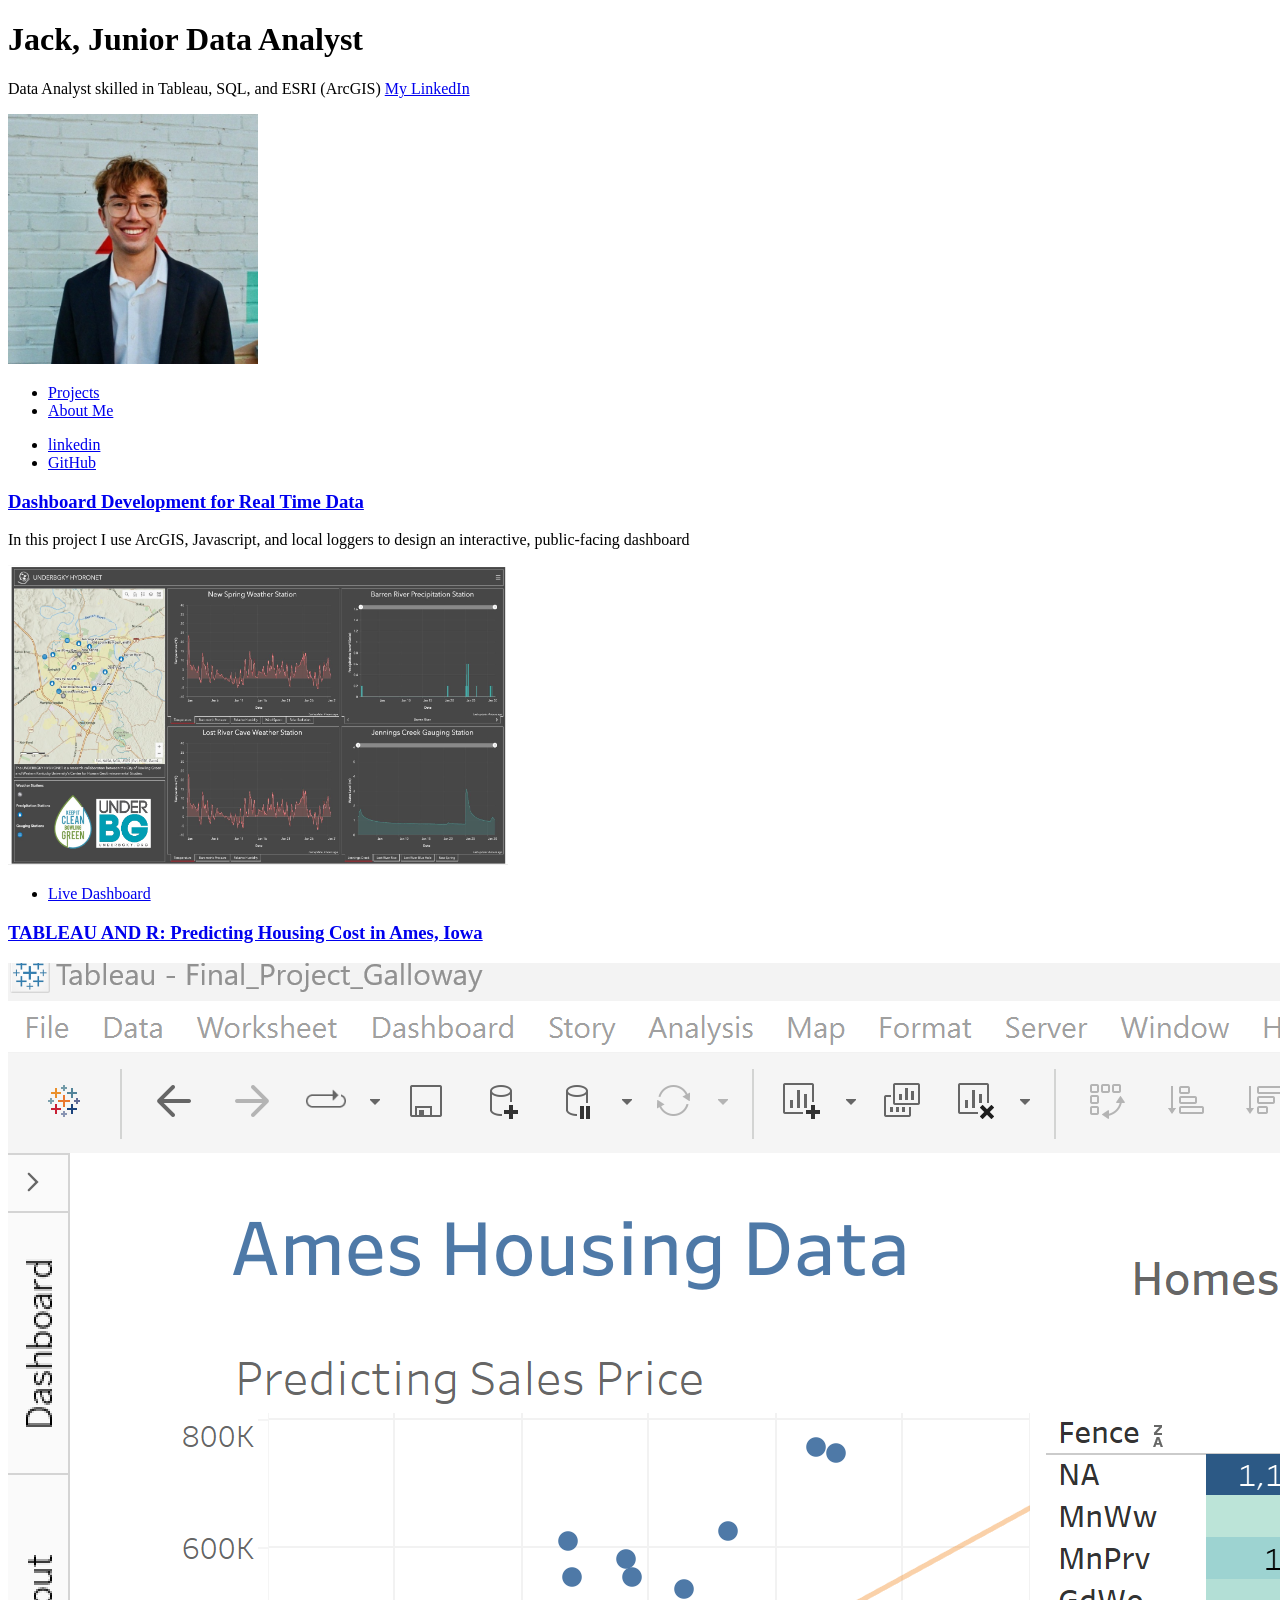
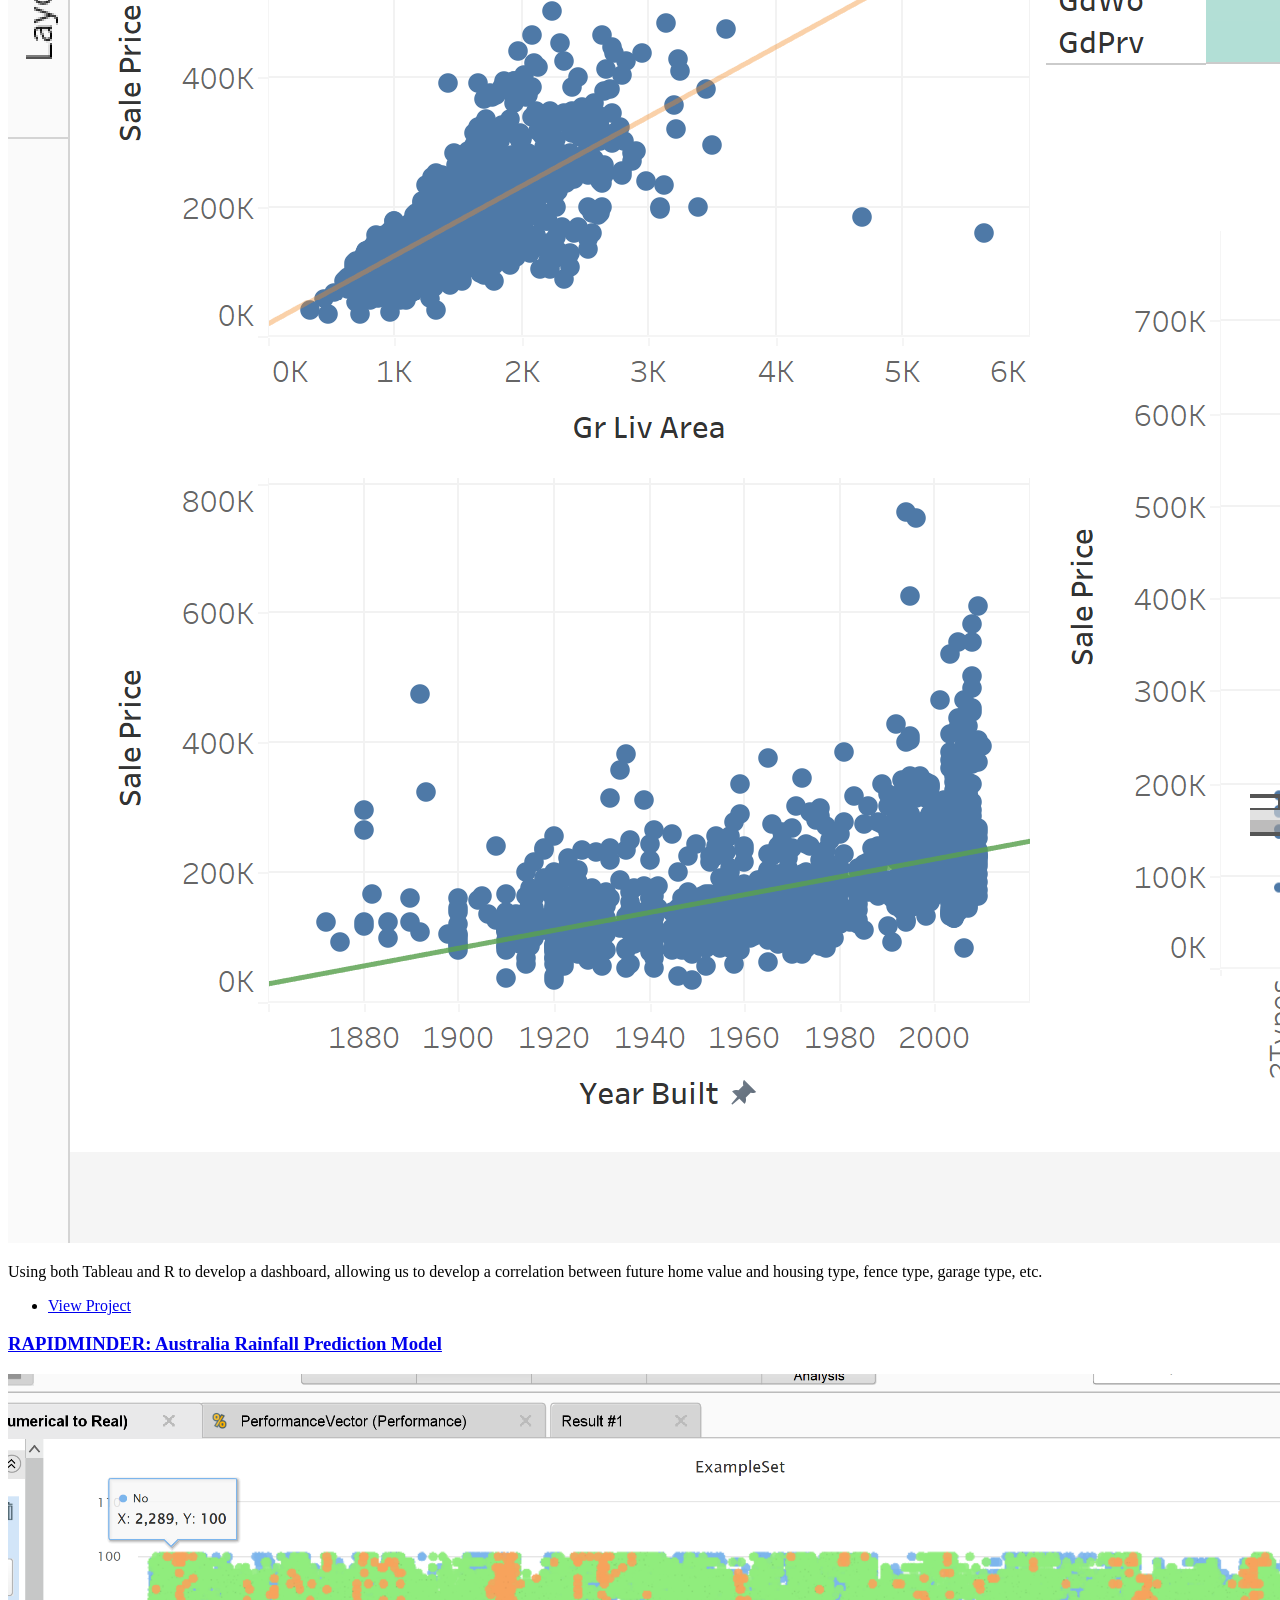
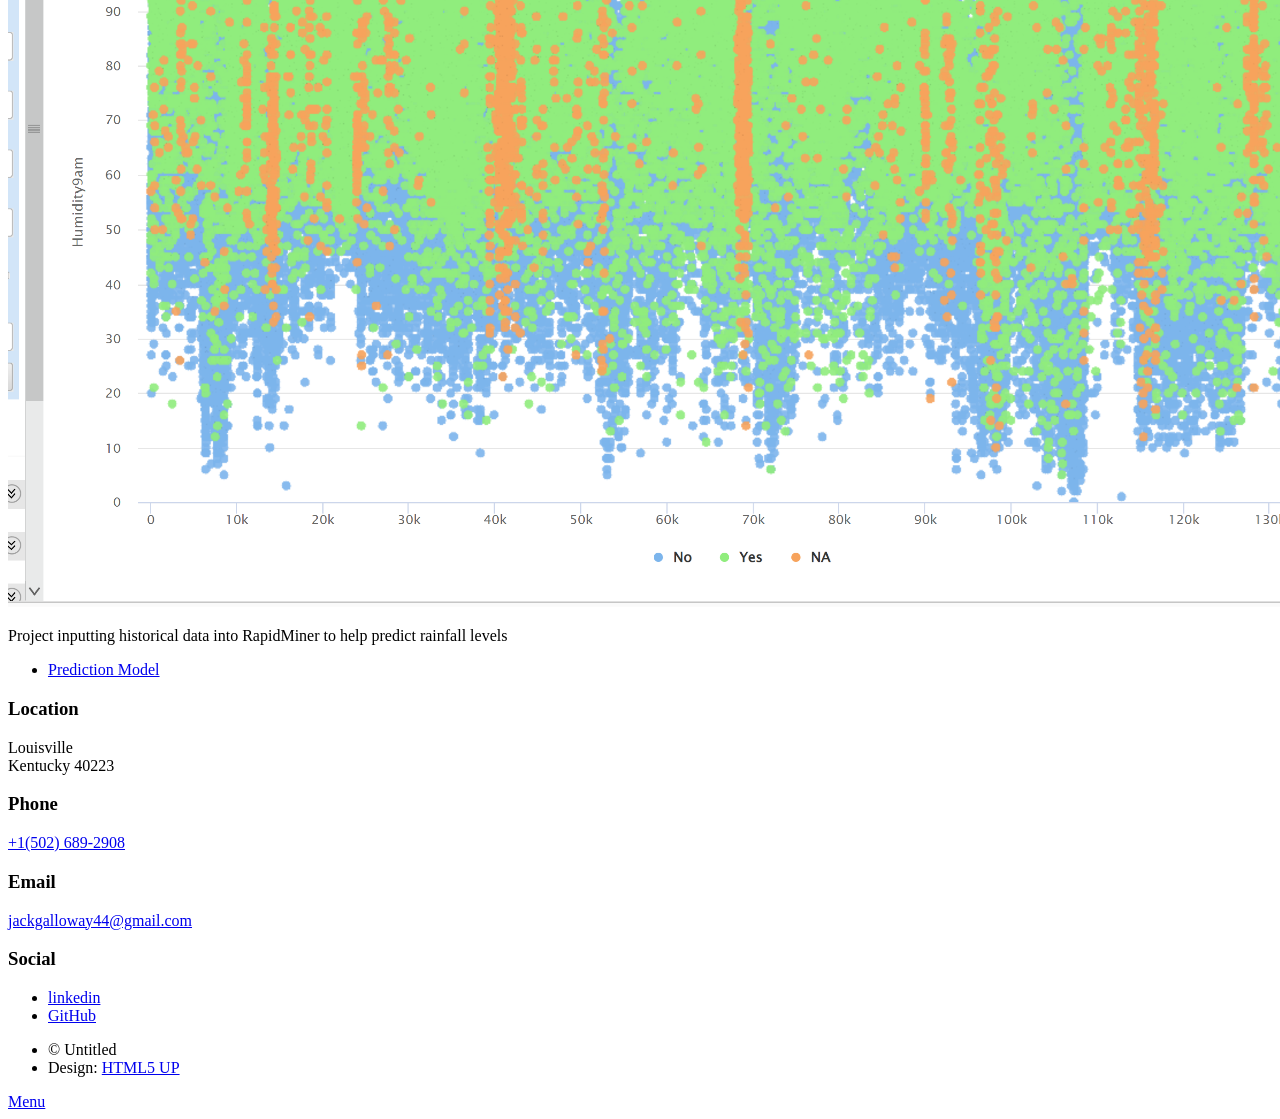
==== index.html @ 77415e52 "Add files via upload" ====
<!DOCTYPE HTML>
<!--
	Massively by HTML5 UP
	html5up.net | @ajlkn
	Free for personal and commercial use under the CCA 3.0 license (html5up.net/license)
-->
<html>
	<head>
		<title>Jack Galloway portfolio</title>
		<meta charset="utf-8" />
		<meta name="viewport" content="width=device-width, initial-scale=1, user-scalable=no" />
		<link rel="stylesheet" href="assets/css/main.css" />
		<noscript><link rel="stylesheet" href="assets/css/noscript.css" /></noscript>
	</head>
	<body class="is-preload">

		<!-- Wrapper -->
			<div id="wrapper" class="fade-in">

				<!-- Intro -->
				<!-- Intro -->
						<!-- Intro -->
<div id="intro">
    <div class="intro-content">
        <h1>Jack, Junior Data Analyst<br /></h1>
        <p>Data Analyst skilled in Tableau, SQL, and ESRI (ArcGIS) <a href="https://www.linkedin.com/in/jack-galloway-289bb2201/">My LinkedIn</a></p>
        <ul class="actions">
        </ul>
    </div>
    <div class="intro-image">
        <img src="images/face.jpg" alt="Jack's Face" width="250" height="250">
    </div>
</div>


<nav id="nav">
    <ul class="links">
        <li class="active"><a href="index.html" target="_blank">Projects</a></li>
        <li><a href="generic.html" target="_blank">About Me</a></li>
    </ul>
    <ul class="icons">
        <li><a href="https://www.linkedin.com/in/jack-galloway-289bb2201/" class="icon brands alt fa-linkedin" target="_blank"><span class="label">linkedin</span></a></li>
        <li><a href="https://github.com/jackgalloway44" class="icon brands alt fa-github" target="_blank"><span class="label">GitHub</span></a></li>
    </ul>
</nav>

				<!-- Main -->
					<div id="main">

						<!-- Featured Post -->
						<article class="post featured">
							<header class="major">
								<h3><a href="#"> Dashboard Development for Real Time Data <br />
								</a></h3>
								<p>In this project I use ArcGIS, Javascript, and local loggers to design an interactive, public-facing dashboard </p>
							</header>
							<a href="#" class="image"><img src="images/pic2.png" alt="" style="width: 500px; height: 300px;" /></a>
							<ul class="actions special">
								<li><a href="dashboard.html" class="button large">Live Dashboard</a></li>
							</ul>
						</article>
						

						<!-- Posts -->
							<section class="posts">
								<article>
									<header>
										<h3><a href="#">TABLEAU AND R: Predicting Housing Cost in Ames, Iowa<br />
										</a></h3>
									</header>
									<a href="#" class="image fit"><img src="images/tab.png" alt="" /></a>
									<p> Using both Tableau and R to develop a dashboard, allowing us to develop a correlation between future home value and housing type, fence type, garage type, etc. </p>
									<ul class="actions special">
										<li><a href="housing.html" class="button">View Project</a></li>
									</ul>
								</article>
								<article>
									<header>
										<h3><a href="#">RAPIDMINDER: Australia Rainfall Prediction Model<br />
										</a></h3>
									</header>
									<a href="#" class="image fit"><img src="images/graph.png" alt="" /></a>
									<p> Project inputting historical data into RapidMiner to help predict rainfall levels</p>
									<ul class="actions special">
										<li><a href="rainfall.html" class="button">Prediction Model</a></li>
									</ul>
								</article>


							</section>

					
				

						<section class="split contact">
							<section class="alt">
								<h3>Location</h3>
								<p>Louisville<br />
								Kentucky 40223</p>
							</section>
							<section>
								<h3>Phone</h3>
								<p><a href="#">+1(502) 689-2908</a></p>
							</section>
							<section>
								<h3>Email</h3>
								<p><a href="#">jackgalloway44@gmail.com</a></p>
							</section>
							<section>
								<h3>Social</h3>
								<ul class="icons alt">
									<li><a href="https://www.linkedin.com/in/jack-galloway-289bb2201/" class="icon brands alt fa-linkedin" target="_blank"><span class="label">linkedin</span></a></li>
									<li><a href="https://github.com/jackgalloway44" class="icon brands alt fa-github" target="_blank"><span class="label">GitHub</span></a></li>
								</ul>
							</section>
						</section>
					</footer>

				<!-- Copyright -->
					<div id="copyright">
						<ul><li>&copy; Untitled</li><li>Design: <a href="https://html5up.net">HTML5 UP</a></li></ul>
					</div>

			</div>

		<!-- Scripts -->
			<script src="assets/js/jquery.min.js"></script>
			<script src="assets/js/jquery.scrollex.min.js"></script>
			<script src="assets/js/jquery.scrolly.min.js"></script>
			<script src="assets/js/browser.min.js"></script>
			<script src="assets/js/breakpoints.min.js"></script>
			<script src="assets/js/util.js"></script>
			<script src="assets/js/main.js"></script>

	</body>
</html>
---- assets/css/main.css ----
@import url(fontawesome-all.min.css);
@import url("https://fonts.googleapis.com/css?family=Merriweather:300,700,300italic,700italic|Source+Sans+Pro:900");

/*
	Massively by HTML5 UP
	html5up.net | @ajlkn
	Free for personal and commercial use under the CCA 3.0 license (html5up.net/license)
*/

html, body, div, span, applet, object,
iframe, h1, h2, h3, h4, h5, h6, p, blockquote,
pre, a, abbr, acronym, address, big, cite,
code, del, dfn, em, img, ins, kbd, q, s, samp,
small, strike, strong, sub, sup, tt, var, b,
u, i, center, dl, dt, dd, ol, ul, li, fieldset,
form, label, legend, table, caption, tbody,
tfoot, thead, tr, th, td, article, aside,
canvas, details, embed, figure, figcaption,
footer, header, hgroup, menu, nav, output, ruby,
section, summary, time, mark, audio, video {
	margin: 0;
	padding: 0;
	border: 0;
	font-size: 100%;
	font: inherit;
	vertical-align: baseline;}

article, aside, details, figcaption, figure,
footer, header, hgroup, menu, nav, section {
	display: block;}

body {
	line-height: 1;
}

ol, ul {
	list-style: none;
}

blockquote, q {
	quotes: none;
}

	blockquote:before, blockquote:after, q:before, q:after {
		content: '';
		content: none;
	}

table {
	border-collapse: collapse;
	border-spacing: 0;
}

body {
	-webkit-text-size-adjust: none;
}

mark {
	background-color: transparent;
	color: inherit;
}

input::-moz-focus-inner {
	border: 0;
	padding: 0;
}

input, select, textarea {
	-moz-appearance: none;
	-webkit-appearance: none;
	-ms-appearance: none;
	appearance: none;
}

/* Basic */

	@-ms-viewport {
		width: device-width;
	}

	body {
		-ms-overflow-style: scrollbar;
	}

	@media screen and (max-width: 480px) {

		html, body {
			min-width: 320px;
		}

	}

	html {
		box-sizing: border-box;
	}

	*, *:before, *:after {
		box-sizing: inherit;
	}

	body {
		background-color: #1e252d;
	}

		body.is-preload *, body.is-preload *:before, body.is-preload *:after {
			-moz-animation: none !important;
			-webkit-animation: none !important;
			-ms-animation: none !important;
			animation: none !important;
			-moz-transition: none !important;
			-webkit-transition: none !important;
			-ms-transition: none !important;
			transition: none !important;
		}

/* Type */

	html {
		font-size: 16pt;
	}

		@media screen and (max-width: 1680px) {

			html {
				font-size: 12pt;
			}

		}

		@media screen and (max-width: 1280px) {

			html {
				font-size: 11pt;
			}

		}

		@media screen and (max-width: 360px) {

			html {
				font-size: 10pt;
			}

		}

	body {
		color: #212931;
	}

	body, input, select, textarea {
		font-family: "Merriweather", Georgia, serif;
		font-weight: 300;
		font-size: 1rem;
		line-height: 2.375;
	}

	a {
		-moz-transition: color 0.2s ease-in-out, background-color 0.2s ease-in-out, border-color 0.2s ease-in-out, box-shadow 0.2s ease-in-out;
		-webkit-transition: color 0.2s ease-in-out, background-color 0.2s ease-in-out, border-color 0.2s ease-in-out, box-shadow 0.2s ease-in-out;
		-ms-transition: color 0.2s ease-in-out, background-color 0.2s ease-in-out, border-color 0.2s ease-in-out, box-shadow 0.2s ease-in-out;
		transition: color 0.2s ease-in-out, background-color 0.2s ease-in-out, border-color 0.2s ease-in-out, box-shadow 0.2s ease-in-out;
		border-bottom: dotted 1px;
		text-decoration: none;
	}

		a:hover {
			border-bottom-color: transparent;
		}

	strong, b {
		font-weight: 600;
	}

	em, i {
		font-style: italic;
	}

	p {
		text-align: justify;
		margin: 0 0 2rem 0;
	}

	h1, h2, h3, h4, h5, h6 {
		font-family: "Source Sans Pro", Helvetica, sans-serif;
		font-weight: 900;
		line-height: 1.5;
		letter-spacing: 0.075em;
		text-transform: uppercase;
		margin: 0 0 1rem 0;
	}

		h1 a, h2 a, h3 a, h4 a, h5 a, h6 a {
			border-bottom: 0;
			color: inherit;
			text-decoration: none;
		}

	h1 {
		font-size: 4rem;
		line-height: 1.1;
		margin: 0 0 2rem 0;
	}

	h2 {
		font-size: 1.75rem;
		line-height: 1.3;
		margin: 0 0 1.5rem 0;
	}

	h3 {
		font-size: 1.25rem;
		margin: 0 0 1.5rem 0;
	}

	h4 {
		font-size: 1rem;
	}

	h5 {
		font-size: 0.9rem;
	}

	h6 {
		font-size: 0.8rem;
	}

	sub {
		font-size: 0.8rem;
		position: relative;
		top: 0.5rem;
	}

	sup {
		font-size: 0.8rem;
		position: relative;
		top: -0.5rem;
	}

	blockquote {
		border-left: solid 4px;
		font-style: italic;
		margin: 0 0 2rem 0;
		padding: 0.5rem 0 0.5rem 2rem;
	}

	code {
		border: solid 2px;
		font-family: "Courier New", monospace;
		font-size: 0.9rem;
		margin: 0 0.25rem;
		padding: 0.25rem 0.65rem;
	}

	pre {
		-webkit-overflow-scrolling: touch;
		font-family: "Courier New", monospace;
		font-size: 0.9rem;
		margin: 0 0 2rem 0;
	}

		pre code {
			display: block;
			line-height: 1.75;
			padding: 1rem 1.5rem;
			overflow-x: auto;
		}

	hr {
		border: 0;
		border-bottom: solid 2px;
		margin: 3rem 0;
	}

		hr.major {
			margin: 5rem 0;
		}

	.align-left {
		text-align: left;
	}

	.align-center {
		text-align: center;
	}

	.align-right {
		text-align: right;
	}

	input, select, textarea {
		color: #212931;
	}

	a {
		color: #212931;
		border-bottom-color: rgba(33, 41, 49, 0.5);
	}

		a:hover {
			border-bottom-color: transparent;
			color: #18bfef !important;
		}

	strong, b {
		color: #212931;
	}

	h1, h2, h3, h4, h5, h6 {
		color: #212931;
	}

	blockquote {
		border-left-color: #eeeeee;
	}

	code {
		background: rgba(220, 220, 220, 0.25);
		border-color: #eeeeee;
	}

	hr {
		border-bottom-color: #eeeeee;
	}

/* Row */

	.row {
		display: flex;
		flex-wrap: wrap;
		box-sizing: border-box;
		align-items: stretch;
	}

		.row > * {
			box-sizing: border-box;
		}

		.row.gtr-uniform > * > :last-child {
			margin-bottom: 0;
		}

		.row.aln-left {
			justify-content: flex-start;
		}

		.row.aln-center {
			justify-content: center;
		}

		.row.aln-right {
			justify-content: flex-end;
		}

		.row.aln-top {
			align-items: flex-start;
		}

		.row.aln-middle {
			align-items: center;
		}

		.row.aln-bottom {
			align-items: flex-end;
		}

		.row > .imp {
			order: -1;
		}

		.row > .col-1 {
			width: 8.33333%;
		}

		.row > .off-1 {
			margin-left: 8.33333%;
		}

		.row > .col-2 {
			width: 16.66667%;
		}

		.row > .off-2 {
			margin-left: 16.66667%;
		}

		.row > .col-3 {
			width: 25%;
		}

		.row > .off-3 {
			margin-left: 25%;
		}

		.row > .col-4 {
			width: 33.33333%;
		}

		.row > .off-4 {
			margin-left: 33.33333%;
		}

		.row > .col-5 {
			width: 41.66667%;
		}

		.row > .off-5 {
			margin-left: 41.66667%;
		}

		.row > .col-6 {
			width: 50%;
		}

		.row > .off-6 {
			margin-left: 50%;
		}

		.row > .col-7 {
			width: 58.33333%;
		}

		.row > .off-7 {
			margin-left: 58.33333%;
		}

		.row > .col-8 {
			width: 66.66667%;
		}

		.row > .off-8 {
			margin-left: 66.66667%;
		}

		.row > .col-9 {
			width: 75%;
		}

		.row > .off-9 {
			margin-left: 75%;
		}

		.row > .col-10 {
			width: 83.33333%;
		}

		.row > .off-10 {
			margin-left: 83.33333%;
		}

		.row > .col-11 {
			width: 91.66667%;
		}

		.row > .off-11 {
			margin-left: 91.66667%;
		}

		.row > .col-12 {
			width: 100%;
		}

		.row > .off-12 {
			margin-left: 100%;
		}

		.row.gtr-0 {
			margin-top: 0;
			margin-left: 0rem;
		}

			.row.gtr-0 > * {
				padding: 0 0 0 0rem;
			}

			.row.gtr-0.gtr-uniform {
				margin-top: 0rem;
			}

				.row.gtr-0.gtr-uniform > * {
					padding-top: 0rem;
				}

		.row.gtr-25 {
			margin-top: 0;
			margin-left: -0.375rem;
		}

			.row.gtr-25 > * {
				padding: 0 0 0 0.375rem;
			}

			.row.gtr-25.gtr-uniform {
				margin-top: -0.375rem;
			}

				.row.gtr-25.gtr-uniform > * {
					padding-top: 0.375rem;
				}

		.row.gtr-50 {
			margin-top: 0;
			margin-left: -0.75rem;
		}

			.row.gtr-50 > * {
				padding: 0 0 0 0.75rem;
			}

			.row.gtr-50.gtr-uniform {
				margin-top: -0.75rem;
			}

				.row.gtr-50.gtr-uniform > * {
					padding-top: 0.75rem;
				}

		.row {
			margin-top: 0;
			margin-left: -1.5rem;
		}

			.row > * {
				padding: 0 0 0 1.5rem;
			}

			.row.gtr-uniform {
				margin-top: -1.5rem;
			}

				.row.gtr-uniform > * {
					padding-top: 1.5rem;
				}

		.row.gtr-150 {
			margin-top: 0;
			margin-left: -2.25rem;
		}

			.row.gtr-150 > * {
				padding: 0 0 0 2.25rem;
			}

			.row.gtr-150.gtr-uniform {
				margin-top: -2.25rem;
			}

				.row.gtr-150.gtr-uniform > * {
					padding-top: 2.25rem;
				}

		.row.gtr-200 {
			margin-top: 0;
			margin-left: -3rem;
		}

			.row.gtr-200 > * {
				padding: 0 0 0 3rem;
			}

			.row.gtr-200.gtr-uniform {
				margin-top: -3rem;
			}

				.row.gtr-200.gtr-uniform > * {
					padding-top: 3rem;
				}

		@media screen and (max-width: 1680px) {

			.row {
				display: flex;
				flex-wrap: wrap;
				box-sizing: border-box;
				align-items: stretch;
			}

				.row > * {
					box-sizing: border-box;
				}

				.row.gtr-uniform > * > :last-child {
					margin-bottom: 0;
				}

				.row.aln-left {
					justify-content: flex-start;
				}

				.row.aln-center {
					justify-content: center;
				}

				.row.aln-right {
					justify-content: flex-end;
				}

				.row.aln-top {
					align-items: flex-start;
				}

				.row.aln-middle {
					align-items: center;
				}

				.row.aln-bottom {
					align-items: flex-end;
				}

				.row > .imp-xlarge {
					order: -1;
				}

				.row > .col-1-xlarge {
					width: 8.33333%;
				}

				.row > .off-1-xlarge {
					margin-left: 8.33333%;
				}

				.row > .col-2-xlarge {
					width: 16.66667%;
				}

				.row > .off-2-xlarge {
					margin-left: 16.66667%;
				}

				.row > .col-3-xlarge {
					width: 25%;
				}

				.row > .off-3-xlarge {
					margin-left: 25%;
				}

				.row > .col-4-xlarge {
					width: 33.33333%;
				}

				.row > .off-4-xlarge {
					margin-left: 33.33333%;
				}

				.row > .col-5-xlarge {
					width: 41.66667%;
				}

				.row > .off-5-xlarge {
					margin-left: 41.66667%;
				}

				.row > .col-6-xlarge {
					width: 50%;
				}

				.row > .off-6-xlarge {
					margin-left: 50%;
				}

				.row > .col-7-xlarge {
					width: 58.33333%;
				}

				.row > .off-7-xlarge {
					margin-left: 58.33333%;
				}

				.row > .col-8-xlarge {
					width: 66.66667%;
				}

				.row > .off-8-xlarge {
					margin-left: 66.66667%;
				}

				.row > .col-9-xlarge {
					width: 75%;
				}

				.row > .off-9-xlarge {
					margin-left: 75%;
				}

				.row > .col-10-xlarge {
					width: 83.33333%;
				}

				.row > .off-10-xlarge {
					margin-left: 83.33333%;
				}

				.row > .col-11-xlarge {
					width: 91.66667%;
				}

				.row > .off-11-xlarge {
					margin-left: 91.66667%;
				}

				.row > .col-12-xlarge {
					width: 100%;
				}

				.row > .off-12-xlarge {
					margin-left: 100%;
				}

				.row.gtr-0 {
					margin-top: 0;
					margin-left: 0rem;
				}

					.row.gtr-0 > * {
						padding: 0 0 0 0rem;
					}

					.row.gtr-0.gtr-uniform {
						margin-top: 0rem;
					}

						.row.gtr-0.gtr-uniform > * {
							padding-top: 0rem;
						}

				.row.gtr-25 {
					margin-top: 0;
					margin-left: -0.375rem;
				}

					.row.gtr-25 > * {
						padding: 0 0 0 0.375rem;
					}

					.row.gtr-25.gtr-uniform {
						margin-top: -0.375rem;
					}

						.row.gtr-25.gtr-uniform > * {
							padding-top: 0.375rem;
						}

				.row.gtr-50 {
					margin-top: 0;
					margin-left: -0.75rem;
				}

					.row.gtr-50 > * {
						padding: 0 0 0 0.75rem;
					}

					.row.gtr-50.gtr-uniform {
						margin-top: -0.75rem;
					}

						.row.gtr-50.gtr-uniform > * {
							padding-top: 0.75rem;
						}

				.row {
					margin-top: 0;
					margin-left: -1.5rem;
				}

					.row > * {
						padding: 0 0 0 1.5rem;
					}

					.row.gtr-uniform {
						margin-top: -1.5rem;
					}

						.row.gtr-uniform > * {
							padding-top: 1.5rem;
						}

				.row.gtr-150 {
					margin-top: 0;
					margin-left: -2.25rem;
				}

					.row.gtr-150 > * {
						padding: 0 0 0 2.25rem;
					}

					.row.gtr-150.gtr-uniform {
						margin-top: -2.25rem;
					}

						.row.gtr-150.gtr-uniform > * {
							padding-top: 2.25rem;
						}

				.row.gtr-200 {
					margin-top: 0;
					margin-left: -3rem;
				}

					.row.gtr-200 > * {
						padding: 0 0 0 3rem;
					}

					.row.gtr-200.gtr-uniform {
						margin-top: -3rem;
					}

						.row.gtr-200.gtr-uniform > * {
							padding-top: 3rem;
						}

		}

		@media screen and (max-width: 1280px) {

			.row {
				display: flex;
				flex-wrap: wrap;
				box-sizing: border-box;
				align-items: stretch;
			}

				.row > * {
					box-sizing: border-box;
				}

				.row.gtr-uniform > * > :last-child {
					margin-bottom: 0;
				}

				.row.aln-left {
					justify-content: flex-start;
				}

				.row.aln-center {
					justify-content: center;
				}

				.row.aln-right {
					justify-content: flex-end;
				}

				.row.aln-top {
					align-items: flex-start;
				}

				.row.aln-middle {
					align-items: center;
				}

				.row.aln-bottom {
					align-items: flex-end;
				}

				.row > .imp-large {
					order: -1;
				}

				.row > .col-1-large {
					width: 8.33333%;
				}

				.row > .off-1-large {
					margin-left: 8.33333%;
				}

				.row > .col-2-large {
					width: 16.66667%;
				}

				.row > .off-2-large {
					margin-left: 16.66667%;
				}

				.row > .col-3-large {
					width: 25%;
				}

				.row > .off-3-large {
					margin-left: 25%;
				}

				.row > .col-4-large {
					width: 33.33333%;
				}

				.row > .off-4-large {
					margin-left: 33.33333%;
				}

				.row > .col-5-large {
					width: 41.66667%;
				}

				.row > .off-5-large {
					margin-left: 41.66667%;
				}

				.row > .col-6-large {
					width: 50%;
				}

				.row > .off-6-large {
					margin-left: 50%;
				}

				.row > .col-7-large {
					width: 58.33333%;
				}

				.row > .off-7-large {
					margin-left: 58.33333%;
				}

				.row > .col-8-large {
					width: 66.66667%;
				}

				.row > .off-8-large {
					margin-left: 66.66667%;
				}

				.row > .col-9-large {
					width: 75%;
				}

				.row > .off-9-large {
					margin-left: 75%;
				}

				.row > .col-10-large {
					width: 83.33333%;
				}

				.row > .off-10-large {
					margin-left: 83.33333%;
				}

				.row > .col-11-large {
					width: 91.66667%;
				}

				.row > .off-11-large {
					margin-left: 91.66667%;
				}

				.row > .col-12-large {
					width: 100%;
				}

				.row > .off-12-large {
					margin-left: 100%;
				}

				.row.gtr-0 {
					margin-top: 0;
					margin-left: 0rem;
				}

					.row.gtr-0 > * {
						padding: 0 0 0 0rem;
					}

					.row.gtr-0.gtr-uniform {
						margin-top: 0rem;
					}

						.row.gtr-0.gtr-uniform > * {
							padding-top: 0rem;
						}

				.row.gtr-25 {
					margin-top: 0;
					margin-left: -0.375rem;
				}

					.row.gtr-25 > * {
						padding: 0 0 0 0.375rem;
					}

					.row.gtr-25.gtr-uniform {
						margin-top: -0.375rem;
					}

						.row.gtr-25.gtr-uniform > * {
							padding-top: 0.375rem;
						}

				.row.gtr-50 {
					margin-top: 0;
					margin-left: -0.75rem;
				}

					.row.gtr-50 > * {
						padding: 0 0 0 0.75rem;
					}

					.row.gtr-50.gtr-uniform {
						margin-top: -0.75rem;
					}

						.row.gtr-50.gtr-uniform > * {
							padding-top: 0.75rem;
						}

				.row {
					margin-top: 0;
					margin-left: -1.5rem;
				}

					.row > * {
						padding: 0 0 0 1.5rem;
					}

					.row.gtr-uniform {
						margin-top: -1.5rem;
					}

						.row.gtr-uniform > * {
							padding-top: 1.5rem;
						}

				.row.gtr-150 {
					margin-top: 0;
					margin-left: -2.25rem;
				}

					.row.gtr-150 > * {
						padding: 0 0 0 2.25rem;
					}

					.row.gtr-150.gtr-uniform {
						margin-top: -2.25rem;
					}

						.row.gtr-150.gtr-uniform > * {
							padding-top: 2.25rem;
						}

				.row.gtr-200 {
					margin-top: 0;
					margin-left: -3rem;
				}

					.row.gtr-200 > * {
						padding: 0 0 0 3rem;
					}

					.row.gtr-200.gtr-uniform {
						margin-top: -3rem;
					}

						.row.gtr-200.gtr-uniform > * {
							padding-top: 3rem;
						}

		}

		@media screen and (max-width: 980px) {

			.row {
				display: flex;
				flex-wrap: wrap;
				box-sizing: border-box;
				align-items: stretch;
			}

				.row > * {
					box-sizing: border-box;
				}

				.row.gtr-uniform > * > :last-child {
					margin-bottom: 0;
				}

				.row.aln-left {
					justify-content: flex-start;
				}

				.row.aln-center {
					justify-content: center;
				}

				.row.aln-right {
					justify-content: flex-end;
				}

				.row.aln-top {
					align-items: flex-start;
				}

				.row.aln-middle {
					align-items: center;
				}

				.row.aln-bottom {
					align-items: flex-end;
				}

				.row > .imp-medium {
					order: -1;
				}

				.row > .col-1-medium {
					width: 8.33333%;
				}

				.row > .off-1-medium {
					margin-left: 8.33333%;
				}

				.row > .col-2-medium {
					width: 16.66667%;
				}

				.row > .off-2-medium {
					margin-left: 16.66667%;
				}

				.row > .col-3-medium {
					width: 25%;
				}

				.row > .off-3-medium {
					margin-left: 25%;
				}

				.row > .col-4-medium {
					width: 33.33333%;
				}

				.row > .off-4-medium {
					margin-left: 33.33333%;
				}

				.row > .col-5-medium {
					width: 41.66667%;
				}

				.row > .off-5-medium {
					margin-left: 41.66667%;
				}

				.row > .col-6-medium {
					width: 50%;
				}

				.row > .off-6-medium {
					margin-left: 50%;
				}

				.row > .col-7-medium {
					width: 58.33333%;
				}

				.row > .off-7-medium {
					margin-left: 58.33333%;
				}

				.row > .col-8-medium {
					width: 66.66667%;
				}

				.row > .off-8-medium {
					margin-left: 66.66667%;
				}

				.row > .col-9-medium {
					width: 75%;
				}

				.row > .off-9-medium {
					margin-left: 75%;
				}

				.row > .col-10-medium {
					width: 83.33333%;
				}

				.row > .off-10-medium {
					margin-left: 83.33333%;
				}

				.row > .col-11-medium {
					width: 91.66667%;
				}

				.row > .off-11-medium {
					margin-left: 91.66667%;
				}

				.row > .col-12-medium {
					width: 100%;
				}

				.row > .off-12-medium {
					margin-left: 100%;
				}

				.row.gtr-0 {
					margin-top: 0;
					margin-left: 0rem;
				}

					.row.gtr-0 > * {
						padding: 0 0 0 0rem;
					}

					.row.gtr-0.gtr-uniform {
						margin-top: 0rem;
					}

						.row.gtr-0.gtr-uniform > * {
							padding-top: 0rem;
						}

				.row.gtr-25 {
					margin-top: 0;
					margin-left: -0.375rem;
				}

					.row.gtr-25 > * {
						padding: 0 0 0 0.375rem;
					}

					.row.gtr-25.gtr-uniform {
						margin-top: -0.375rem;
					}

						.row.gtr-25.gtr-uniform > * {
							padding-top: 0.375rem;
						}

				.row.gtr-50 {
					margin-top: 0;
					margin-left: -0.75rem;
				}

					.row.gtr-50 > * {
						padding: 0 0 0 0.75rem;
					}

					.row.gtr-50.gtr-uniform {
						margin-top: -0.75rem;
					}

						.row.gtr-50.gtr-uniform > * {
							padding-top: 0.75rem;
						}

				.row {
					margin-top: 0;
					margin-left: -1.5rem;
				}

					.row > * {
						padding: 0 0 0 1.5rem;
					}

					.row.gtr-uniform {
						margin-top: -1.5rem;
					}

						.row.gtr-uniform > * {
							padding-top: 1.5rem;
						}

				.row.gtr-150 {
					margin-top: 0;
					margin-left: -2.25rem;
				}

					.row.gtr-150 > * {
						padding: 0 0 0 2.25rem;
					}

					.row.gtr-150.gtr-uniform {
						margin-top: -2.25rem;
					}

						.row.gtr-150.gtr-uniform > * {
							padding-top: 2.25rem;
						}

				.row.gtr-200 {
					margin-top: 0;
					margin-left: -3rem;
				}

					.row.gtr-200 > * {
						padding: 0 0 0 3rem;
					}

					.row.gtr-200.gtr-uniform {
						margin-top: -3rem;
					}

						.row.gtr-200.gtr-uniform > * {
							padding-top: 3rem;
						}

		}

		@media screen and (max-width: 736px) {

			.row {
				display: flex;
				flex-wrap: wrap;
				box-sizing: border-box;
				align-items: stretch;
			}

				.row > * {
					box-sizing: border-box;
				}

				.row.gtr-uniform > * > :last-child {
					margin-bottom: 0;
				}

				.row.aln-left {
					justify-content: flex-start;
				}

				.row.aln-center {
					justify-content: center;
				}

				.row.aln-right {
					justify-content: flex-end;
				}

				.row.aln-top {
					align-items: flex-start;
				}

				.row.aln-middle {
					align-items: center;
				}

				.row.aln-bottom {
					align-items: flex-end;
				}

				.row > .imp-small {
					order: -1;
				}

				.row > .col-1-small {
					width: 8.33333%;
				}

				.row > .off-1-small {
					margin-left: 8.33333%;
				}

				.row > .col-2-small {
					width: 16.66667%;
				}

				.row > .off-2-small {
					margin-left: 16.66667%;
				}

				.row > .col-3-small {
					width: 25%;
				}

				.row > .off-3-small {
					margin-left: 25%;
				}

				.row > .col-4-small {
					width: 33.33333%;
				}

				.row > .off-4-small {
					margin-left: 33.33333%;
				}

				.row > .col-5-small {
					width: 41.66667%;
				}

				.row > .off-5-small {
					margin-left: 41.66667%;
				}

				.row > .col-6-small {
					width: 50%;
				}

				.row > .off-6-small {
					margin-left: 50%;
				}

				.row > .col-7-small {
					width: 58.33333%;
				}

				.row > .off-7-small {
					margin-left: 58.33333%;
				}

				.row > .col-8-small {
					width: 66.66667%;
				}

				.row > .off-8-small {
					margin-left: 66.66667%;
				}

				.row > .col-9-small {
					width: 75%;
				}

				.row > .off-9-small {
					margin-left: 75%;
				}

				.row > .col-10-small {
					width: 83.33333%;
				}

				.row > .off-10-small {
					margin-left: 83.33333%;
				}

				.row > .col-11-small {
					width: 91.66667%;
				}

				.row > .off-11-small {
					margin-left: 91.66667%;
				}

				.row > .col-12-small {
					width: 100%;
				}

				.row > .off-12-small {
					margin-left: 100%;
				}

				.row.gtr-0 {
					margin-top: 0;
					margin-left: 0rem;
				}

					.row.gtr-0 > * {
						padding: 0 0 0 0rem;
					}

					.row.gtr-0.gtr-uniform {
						margin-top: 0rem;
					}

						.row.gtr-0.gtr-uniform > * {
							padding-top: 0rem;
						}

				.row.gtr-25 {
					margin-top: 0;
					margin-left: -0.375rem;
				}

					.row.gtr-25 > * {
						padding: 0 0 0 0.375rem;
					}

					.row.gtr-25.gtr-uniform {
						margin-top: -0.375rem;
					}

						.row.gtr-25.gtr-uniform > * {
							padding-top: 0.375rem;
						}

				.row.gtr-50 {
					margin-top: 0;
					margin-left: -0.75rem;
				}

					.row.gtr-50 > * {
						padding: 0 0 0 0.75rem;
					}

					.row.gtr-50.gtr-uniform {
						margin-top: -0.75rem;
					}

						.row.gtr-50.gtr-uniform > * {
							padding-top: 0.75rem;
						}

				.row {
					margin-top: 0;
					margin-left: -1.5rem;
				}

					.row > * {
						padding: 0 0 0 1.5rem;
					}

					.row.gtr-uniform {
						margin-top: -1.5rem;
					}

						.row.gtr-uniform > * {
							padding-top: 1.5rem;
						}

				.row.gtr-150 {
					margin-top: 0;
					margin-left: -2.25rem;
				}

					.row.gtr-150 > * {
						padding: 0 0 0 2.25rem;
					}

					.row.gtr-150.gtr-uniform {
						margin-top: -2.25rem;
					}

						.row.gtr-150.gtr-uniform > * {
							padding-top: 2.25rem;
						}

				.row.gtr-200 {
					margin-top: 0;
					margin-left: -3rem;
				}

					.row.gtr-200 > * {
						padding: 0 0 0 3rem;
					}

					.row.gtr-200.gtr-uniform {
						margin-top: -3rem;
					}

						.row.gtr-200.gtr-uniform > * {
							padding-top: 3rem;
						}

		}

		@media screen and (max-width: 480px) {

			.row {
				display: flex;
				flex-wrap: wrap;
				box-sizing: border-box;
				align-items: stretch;
			}

				.row > * {
					box-sizing: border-box;
				}

				.row.gtr-uniform > * > :last-child {
					margin-bottom: 0;
				}

				.row.aln-left {
					justify-content: flex-start;
				}

				.row.aln-center {
					justify-content: center;
				}

				.row.aln-right {
					justify-content: flex-end;
				}

				.row.aln-top {
					align-items: flex-start;
				}

				.row.aln-middle {
					align-items: center;
				}

				.row.aln-bottom {
					align-items: flex-end;
				}

				.row > .imp-xsmall {
					order: -1;
				}

				.row > .col-1-xsmall {
					width: 8.33333%;
				}

				.row > .off-1-xsmall {
					margin-left: 8.33333%;
				}

				.row > .col-2-xsmall {
					width: 16.66667%;
				}

				.row > .off-2-xsmall {
					margin-left: 16.66667%;
				}

				.row > .col-3-xsmall {
					width: 25%;
				}

				.row > .off-3-xsmall {
					margin-left: 25%;
				}

				.row > .col-4-xsmall {
					width: 33.33333%;
				}

				.row > .off-4-xsmall {
					margin-left: 33.33333%;
				}

				.row > .col-5-xsmall {
					width: 41.66667%;
				}

				.row > .off-5-xsmall {
					margin-left: 41.66667%;
				}

				.row > .col-6-xsmall {
					width: 50%;
				}

				.row > .off-6-xsmall {
					margin-left: 50%;
				}

				.row > .col-7-xsmall {
					width: 58.33333%;
				}

				.row > .off-7-xsmall {
					margin-left: 58.33333%;
				}

				.row > .col-8-xsmall {
					width: 66.66667%;
				}

				.row > .off-8-xsmall {
					margin-left: 66.66667%;
				}

				.row > .col-9-xsmall {
					width: 75%;
				}

				.row > .off-9-xsmall {
					margin-left: 75%;
				}

				.row > .col-10-xsmall {
					width: 83.33333%;
				}

				.row > .off-10-xsmall {
					margin-left: 83.33333%;
				}

				.row > .col-11-xsmall {
					width: 91.66667%;
				}

				.row > .off-11-xsmall {
					margin-left: 91.66667%;
				}

				.row > .col-12-xsmall {
					width: 100%;
				}

				.row > .off-12-xsmall {
					margin-left: 100%;
				}

				.row.gtr-0 {
					margin-top: 0;
					margin-left: 0rem;
				}

					.row.gtr-0 > * {
						padding: 0 0 0 0rem;
					}

					.row.gtr-0.gtr-uniform {
						margin-top: 0rem;
					}

						.row.gtr-0.gtr-uniform > * {
							padding-top: 0rem;
						}

				.row.gtr-25 {
					margin-top: 0;
					margin-left: -0.375rem;
				}

					.row.gtr-25 > * {
						padding: 0 0 0 0.375rem;
					}

					.row.gtr-25.gtr-uniform {
						margin-top: -0.375rem;
					}

						.row.gtr-25.gtr-uniform > * {
							padding-top: 0.375rem;
						}

				.row.gtr-50 {
					margin-top: 0;
					margin-left: -0.75rem;
				}

					.row.gtr-50 > * {
						padding: 0 0 0 0.75rem;
					}

					.row.gtr-50.gtr-uniform {
						margin-top: -0.75rem;
					}

						.row.gtr-50.gtr-uniform > * {
							padding-top: 0.75rem;
						}

				.row {
					margin-top: 0;
					margin-left: -1.5rem;
				}

					.row > * {
						padding: 0 0 0 1.5rem;
					}

					.row.gtr-uniform {
						margin-top: -1.5rem;
					}

						.row.gtr-uniform > * {
							padding-top: 1.5rem;
						}

				.row.gtr-150 {
					margin-top: 0;
					margin-left: -2.25rem;
				}

					.row.gtr-150 > * {
						padding: 0 0 0 2.25rem;
					}

					.row.gtr-150.gtr-uniform {
						margin-top: -2.25rem;
					}

						.row.gtr-150.gtr-uniform > * {
							padding-top: 2.25rem;
						}

				.row.gtr-200 {
					margin-top: 0;
					margin-left: -3rem;
				}

					.row.gtr-200 > * {
						padding: 0 0 0 3rem;
					}

					.row.gtr-200.gtr-uniform {
						margin-top: -3rem;
					}

						.row.gtr-200.gtr-uniform > * {
							padding-top: 3rem;
						}

		}

		@media screen and (max-width: 360px) {

			.row {
				display: flex;
				flex-wrap: wrap;
				box-sizing: border-box;
				align-items: stretch;
			}

				.row > * {
					box-sizing: border-box;
				}

				.row.gtr-uniform > * > :last-child {
					margin-bottom: 0;
				}

				.row.aln-left {
					justify-content: flex-start;
				}

				.row.aln-center {
					justify-content: center;
				}

				.row.aln-right {
					justify-content: flex-end;
				}

				.row.aln-top {
					align-items: flex-start;
				}

				.row.aln-middle {
					align-items: center;
				}

				.row.aln-bottom {
					align-items: flex-end;
				}

				.row > .imp-xxsmall {
					order: -1;
				}

				.row > .col-1-xxsmall {
					width: 8.33333%;
				}

				.row > .off-1-xxsmall {
					margin-left: 8.33333%;
				}

				.row > .col-2-xxsmall {
					width: 16.66667%;
				}

				.row > .off-2-xxsmall {
					margin-left: 16.66667%;
				}

				.row > .col-3-xxsmall {
					width: 25%;
				}

				.row > .off-3-xxsmall {
					margin-left: 25%;
				}

				.row > .col-4-xxsmall {
					width: 33.33333%;
				}

				.row > .off-4-xxsmall {
					margin-left: 33.33333%;
				}

				.row > .col-5-xxsmall {
					width: 41.66667%;
				}

				.row > .off-5-xxsmall {
					margin-left: 41.66667%;
				}

				.row > .col-6-xxsmall {
					width: 50%;
				}

				.row > .off-6-xxsmall {
					margin-left: 50%;
				}

				.row > .col-7-xxsmall {
					width: 58.33333%;
				}

				.row > .off-7-xxsmall {
					margin-left: 58.33333%;
				}

				.row > .col-8-xxsmall {
					width: 66.66667%;
				}

				.row > .off-8-xxsmall {
					margin-left: 66.66667%;
				}

				.row > .col-9-xxsmall {
					width: 75%;
				}

				.row > .off-9-xxsmall {
					margin-left: 75%;
				}

				.row > .col-10-xxsmall {
					width: 83.33333%;
				}

				.row > .off-10-xxsmall {
					margin-left: 83.33333%;
				}

				.row > .col-11-xxsmall {
					width: 91.66667%;
				}

				.row > .off-11-xxsmall {
					margin-left: 91.66667%;
				}

				.row > .col-12-xxsmall {
					width: 100%;
				}

				.row > .off-12-xxsmall {
					margin-left: 100%;
				}

				.row.gtr-0 {
					margin-top: 0;
					margin-left: 0rem;
				}

					.row.gtr-0 > * {
						padding: 0 0 0 0rem;
					}

					.row.gtr-0.gtr-uniform {
						margin-top: 0rem;
					}

						.row.gtr-0.gtr-uniform > * {
							padding-top: 0rem;
						}

				.row.gtr-25 {
					margin-top: 0;
					margin-left: -0.375rem;
				}

					.row.gtr-25 > * {
						padding: 0 0 0 0.375rem;
					}

					.row.gtr-25.gtr-uniform {
						margin-top: -0.375rem;
					}

						.row.gtr-25.gtr-uniform > * {
							padding-top: 0.375rem;
						}

				.row.gtr-50 {
					margin-top: 0;
					margin-left: -0.75rem;
				}

					.row.gtr-50 > * {
						padding: 0 0 0 0.75rem;
					}

					.row.gtr-50.gtr-uniform {
						margin-top: -0.75rem;
					}

						.row.gtr-50.gtr-uniform > * {
							padding-top: 0.75rem;
						}

				.row {
					margin-top: 0;
					margin-left: -1.5rem;
				}

					.row > * {
						padding: 0 0 0 1.5rem;
					}

					.row.gtr-uniform {
						margin-top: -1.5rem;
					}

						.row.gtr-uniform > * {
							padding-top: 1.5rem;
						}

				.row.gtr-150 {
					margin-top: 0;
					margin-left: -2.25rem;
				}

					.row.gtr-150 > * {
						padding: 0 0 0 2.25rem;
					}

					.row.gtr-150.gtr-uniform {
						margin-top: -2.25rem;
					}

						.row.gtr-150.gtr-uniform > * {
							padding-top: 2.25rem;
						}

				.row.gtr-200 {
					margin-top: 0;
					margin-left: -3rem;
				}

					.row.gtr-200 > * {
						padding: 0 0 0 3rem;
					}

					.row.gtr-200.gtr-uniform {
						margin-top: -3rem;
					}

						.row.gtr-200.gtr-uniform > * {
							padding-top: 3rem;
						}

		}

/* Box */

	.box {
		border: solid 2px;
		margin-bottom: 2rem;
		padding: 1.5rem;
	}

		.box > :last-child,
		.box > :last-child > :last-child,
		.box > :last-child > :last-child > :last-child {
			margin-bottom: 0;
		}

		.box.alt {
			border: 0;
			border-radius: 0;
			padding: 0;
		}

	.box {
		border-color: #eeeeee;
	}

/* Button */

	input[type="submit"],
	input[type="reset"],
	input[type="button"],
	button,
	.button {
		-moz-appearance: none;
		-webkit-appearance: none;
		-ms-appearance: none;
		appearance: none;
		-moz-transition: background-color 0.2s ease-in-out, box-shadow 0.2s ease-in-out, color 0.2s ease-in-out;
		-webkit-transition: background-color 0.2s ease-in-out, box-shadow 0.2s ease-in-out, color 0.2s ease-in-out;
		-ms-transition: background-color 0.2s ease-in-out, box-shadow 0.2s ease-in-out, color 0.2s ease-in-out;
		transition: background-color 0.2s ease-in-out, box-shadow 0.2s ease-in-out, color 0.2s ease-in-out;
		border: 0;
		border-radius: 0;
		cursor: pointer;
		display: inline-block;
		font-family: "Source Sans Pro", Helvetica, sans-serif;
		font-size: 0.8rem;
		font-weight: 900;
		letter-spacing: 0.075em;
		height: 3rem;
		line-height: 3rem;
		padding: 0 2rem;
		text-align: center;
		text-decoration: none;
		text-transform: uppercase;
		white-space: nowrap;
	}

		input[type="submit"].icon:before,
		input[type="reset"].icon:before,
		input[type="button"].icon:before,
		button.icon:before,
		.button.icon:before {
			margin-right: 0.5rem;
		}

		input[type="submit"].icon.solo,
		input[type="reset"].icon.solo,
		input[type="button"].icon.solo,
		button.icon.solo,
		.button.icon.solo {
			position: relative;
			width: 4rem;
			height: 4rem;
			line-height: 4rem;
			border-radius: 4rem;
			text-indent: 4rem;
			overflow: hidden;
			padding: 0;
			white-space: nowrap;
		}

			input[type="submit"].icon.solo:before,
			input[type="reset"].icon.solo:before,
			input[type="button"].icon.solo:before,
			button.icon.solo:before,
			.button.icon.solo:before {
				position: absolute;
				display: block;
				top: 0;
				left: 0;
				width: inherit;
				height: inherit;
				line-height: inherit;
				font-size: 1.25rem;
				margin-right: 0;
				text-align: center;
				text-indent: 0;
			}

		input[type="submit"].fit,
		input[type="reset"].fit,
		input[type="button"].fit,
		button.fit,
		.button.fit {
			width: 100%;
		}

		input[type="submit"].small,
		input[type="reset"].small,
		input[type="button"].small,
		button.small,
		.button.small {
			font-size: 0.7rem;
			height: 2.5rem;
			line-height: 2.5rem;
			padding: 0 1.5rem;
		}

		input[type="submit"].large,
		input[type="reset"].large,
		input[type="button"].large,
		button.large,
		.button.large {
			font-size: 0.9rem;
			height: 3.5rem;
			line-height: 3.5rem;
			padding: 0 2.75rem;
		}

		@media screen and (max-width: 980px) {

			input[type="submit"],
			input[type="reset"],
			input[type="button"],
			button,
			.button {
				font-size: 0.9rem;
				height: 3.25rem;
				line-height: 3.25rem;
			}

				input[type="submit"].large,
				input[type="reset"].large,
				input[type="button"].large,
				button.large,
				.button.large {
					font-size: 1rem;
					height: 3.75rem;
					line-height: 3.75rem;
				}

		}

		input[type="submit"].disabled, input[type="submit"]:disabled,
		input[type="reset"].disabled,
		input[type="reset"]:disabled,
		input[type="button"].disabled,
		input[type="button"]:disabled,
		button.disabled,
		button:disabled,
		.button.disabled,
		.button:disabled {
			pointer-events: none;
			opacity: 0.25;
		}

	input[type="submit"],
	input[type="reset"],
	input[type="button"],
	button,
	.button {
		background-color: transparent;
		box-shadow: inset 0 0 0 2px #212931;
		color: #212931 !important;
	}

		input[type="submit"]:hover,
		input[type="reset"]:hover,
		input[type="button"]:hover,
		button:hover,
		.button:hover {
			box-shadow: inset 0 0 0 2px #18bfef;
			color: #18bfef !important;
		}

		input[type="submit"].primary,
		input[type="reset"].primary,
		input[type="button"].primary,
		button.primary,
		.button.primary {
			background-color: #212931;
			box-shadow: none;
			color: #ffffff !important;
		}

			input[type="submit"].primary:hover,
			input[type="reset"].primary:hover,
			input[type="button"].primary:hover,
			button.primary:hover,
			.button.primary:hover {
				background-color: #18bfef;
			}

/* Form */

	form {
		margin: 0 0 2rem 0;
	}

		form > :last-child {
			margin-bottom: 0;
		}

		form > .fields {
			display: -moz-flex;
			display: -webkit-flex;
			display: -ms-flex;
			display: flex;
			-moz-flex-wrap: wrap;
			-webkit-flex-wrap: wrap;
			-ms-flex-wrap: wrap;
			flex-wrap: wrap;
			width: calc(100% + 3rem);
			margin: -1.5rem 0 2rem -1.5rem;
		}

			form > .fields > .field {
				-moz-flex-grow: 0;
				-webkit-flex-grow: 0;
				-ms-flex-grow: 0;
				flex-grow: 0;
				-moz-flex-shrink: 0;
				-webkit-flex-shrink: 0;
				-ms-flex-shrink: 0;
				flex-shrink: 0;
				padding: 1.5rem 0 0 1.5rem;
				width: calc(100% - 1.5rem);
			}

				form > .fields > .field.half {
					width: calc(50% - 0.75rem);
				}

				form > .fields > .field.third {
					width: calc(100%/3 - 0.5rem);
				}

				form > .fields > .field.quarter {
					width: calc(25% - 0.375rem);
				}

		@media screen and (max-width: 480px) {

			form > .fields {
				width: calc(100% + 3rem);
				margin: -1.5rem 0 2rem -1.5rem;
			}

				form > .fields > .field {
					padding: 1.5rem 0 0 1.5rem;
					width: calc(100% - 1.5rem);
				}

					form > .fields > .field.half {
						width: calc(100% - 1.5rem);
					}

					form > .fields > .field.third {
						width: calc(100% - 1.5rem);
					}

					form > .fields > .field.quarter {
						width: calc(100% - 1.5rem);
					}

		}

	label {
		display: block;
		font-family: "Source Sans Pro", Helvetica, sans-serif;
		font-weight: 900;
		line-height: 1.5;
		letter-spacing: 0.075em;
		font-size: 0.8rem;
		text-transform: uppercase;
		margin: 0 0 0.75rem 0;
	}

		@media screen and (max-width: 980px) {

			label {
				font-size: 0.9rem;
			}

		}

	input[type="text"],
	input[type="password"],
	input[type="email"],
	select,
	textarea {
		-moz-appearance: none;
		-webkit-appearance: none;
		-ms-appearance: none;
		appearance: none;
		background: transparent;
		border-radius: 0;
		border: solid 2px;
		color: inherit;
		display: block;
		outline: 0;
		padding: 0 1rem;
		text-decoration: none;
		width: 100%;
	}

		input[type="text"]:invalid,
		input[type="password"]:invalid,
		input[type="email"]:invalid,
		select:invalid,
		textarea:invalid {
			box-shadow: none;
		}

	select {
		background-size: 1.25rem;
		background-repeat: no-repeat;
		background-position: calc(100% - 1rem) center;
		height: 3rem;
		padding-right: 3rem;
		text-overflow: ellipsis;
	}

		select:focus::-ms-value {
			background-color: transparent;
		}

		select::-ms-expand {
			display: none;
		}

	input[type="text"],
	input[type="password"],
	input[type="email"],
	select {
		height: 3rem;
	}

	textarea {
		padding: 0.75rem 1rem;
	}

	input[type="checkbox"],
	input[type="radio"] {
		-moz-appearance: none;
		-webkit-appearance: none;
		-ms-appearance: none;
		appearance: none;
		display: block;
		float: left;
		margin-right: -2rem;
		opacity: 0;
		width: 1rem;
		z-index: -1;
	}

		input[type="checkbox"] + label,
		input[type="radio"] + label {
			text-decoration: none;
			cursor: pointer;
			display: inline-block;
			font-size: 1rem;
			letter-spacing: 0;
			font-family: "Merriweather", Georgia, serif;
			text-transform: none;
			font-weight: 300;
			padding-left: 2.8rem;
			padding-right: 1rem;
			position: relative;
		}

			input[type="checkbox"] + label:before,
			input[type="radio"] + label:before {
				-moz-osx-font-smoothing: grayscale;
				-webkit-font-smoothing: antialiased;
				display: inline-block;
				font-style: normal;
				font-variant: normal;
				text-rendering: auto;
				line-height: 1;
				text-transform: none !important;
				font-family: 'Font Awesome 5 Free';
				font-weight: 900;
			}

			input[type="checkbox"] + label:before,
			input[type="radio"] + label:before {
				border-radius: 0;
				border: solid 2px;
				content: '';
				display: inline-block;
				font-size: 0.8rem;
				height: 1.8rem;
				left: 0;
				line-height: 1.65rem;
				position: absolute;
				text-align: center;
				top: -0.125rem;
				width: 1.8rem;
			}

		input[type="checkbox"]:checked + label:before,
		input[type="radio"]:checked + label:before {
			content: '\f00c';
		}

	input[type="checkbox"] + label:before {
		border-radius: 0;
	}

	input[type="radio"] + label:before {
		border-radius: 100%;
	}

	::-webkit-input-placeholder {
		opacity: 1.0;
	}

	:-moz-placeholder {
		opacity: 1.0;
	}

	::-moz-placeholder {
		opacity: 1.0;
	}

	:-ms-input-placeholder {
		opacity: 1.0;
	}

	label {
		color: #212931;
	}

	input[type="text"],
	input[type="password"],
	input[type="email"],
	select,
	textarea {
		border-color: #eeeeee;
	}

		input[type="text"]:focus,
		input[type="password"]:focus,
		input[type="email"]:focus,
		select:focus,
		textarea:focus {
			border-color: #18bfef;
		}

	select {
		background-image: url("data:image/svg+xml;charset=utf8,%3Csvg xmlns='http://www.w3.org/2000/svg' width='40' height='40' preserveAspectRatio='none' viewBox='0 0 40 40'%3E%3Cpath d='M9.4,12.3l10.4,10.4l10.4-10.4c0.2-0.2,0.5-0.4,0.9-0.4c0.3,0,0.6,0.1,0.9,0.4l3.3,3.3c0.2,0.2,0.4,0.5,0.4,0.9 c0,0.4-0.1,0.6-0.4,0.9L20.7,31.9c-0.2,0.2-0.5,0.4-0.9,0.4c-0.3,0-0.6-0.1-0.9-0.4L4.3,17.3c-0.2-0.2-0.4-0.5-0.4-0.9 c0-0.4,0.1-0.6,0.4-0.9l3.3-3.3c0.2-0.2,0.5-0.4,0.9-0.4S9.1,12.1,9.4,12.3z' fill='%23eeeeee' /%3E%3C/svg%3E");
	}

		select option {
			background-color: #ffffff;
			color: #212931;
		}

	.select-wrapper:before {
		color: #eeeeee;
	}

	input[type="checkbox"] + label,
	input[type="radio"] + label {
		color: #212931;
	}

		input[type="checkbox"] + label:before,
		input[type="radio"] + label:before {
			border-color: #eeeeee;
		}

	input[type="checkbox"]:checked + label:before,
	input[type="radio"]:checked + label:before {
		background-color: #212931;
		border-color: #212931;
		color: #ffffff;
	}

	input[type="checkbox"]:focus + label:before,
	input[type="radio"]:focus + label:before {
		border-color: #18bfef;
	}

	::-webkit-input-placeholder {
		color: #909498 !important;
	}

	:-moz-placeholder {
		color: #909498 !important;
	}

	::-moz-placeholder {
		color: #909498 !important;
	}

	:-ms-input-placeholder {
		color: #909498 !important;
	}

	.formerize-placeholder {
		color: #909498 !important;
	}

/* Icon */

	.icon {
		text-decoration: none;
		border-bottom: none;
		position: relative;
	}

		.icon:before {
			-moz-osx-font-smoothing: grayscale;
			-webkit-font-smoothing: antialiased;
			display: inline-block;
			font-style: normal;
			font-variant: normal;
			text-rendering: auto;
			line-height: 1;
			text-transform: none !important;
			font-family: 'Font Awesome 5 Free';
			font-weight: 400;
		}

		.icon > .label {
			display: none;
		}

		.icon:before {
			line-height: inherit;
		}

		.icon.solid:before {
			font-weight: 900;
		}

		.icon.brands:before {
			font-family: 'Font Awesome 5 Brands';
		}

/* Image */

	.image {
		border: 0;
		display: inline-block;
		position: relative;
	}

		.image img {
			display: block;
		}

		.image.left, .image.right {
			max-width: 40%;
		}

			.image.left img, .image.right img {
				width: 100%;
			}

		.image.left {
			float: left;
			margin: 0 2rem 2rem 0;
			top: 0.75rem;
		}

		.image.right {
			float: right;
			margin: 0 0 2rem 2rem;
			top: 0.75rem;
		}

		.image.fit {
			display: block;
			margin: 2.5rem 0;
			width: 100%;
		}

			.image.fit:first-child {
				margin-top: 0;
			}

			.image.fit img {
				width: 100%;
			}

		.image.main {
			display: block;
			margin: 4rem 0;
			width: 100%;
		}

			.image.main:first-child {
				margin-top: 0;
			}

			.image.main img {
				width: 100%;
			}

		@media screen and (max-width: 736px) {

			.image.fit {
				margin: 2rem 0;
			}

			.image.main {
				margin: 2rem 0;
			}

		}

	a.image {
		overflow: hidden;
	}

		a.image img {
			-moz-transition: -moz-transform 0.2s ease-out;
			-webkit-transition: -webkit-transform 0.2s ease-out;
			-ms-transition: -ms-transform 0.2s ease-out;
			transition: transform 0.2s ease-out;
		}

		a.image:hover img {
			-moz-transform: scale(1.05);
			-webkit-transform: scale(1.05);
			-ms-transform: scale(1.05);
			transform: scale(1.05);
		}

/* Actions */

	ul.actions {
		display: -moz-flex;
		display: -webkit-flex;
		display: -ms-flex;
		display: flex;
		cursor: default;
		list-style: none;
		margin-left: -1rem;
		padding-left: 0;
	}

		ul.actions li {
			padding: 0 0 0 1rem;
			vertical-align: middle;
		}

		ul.actions.special {
			-moz-justify-content: center;
			-webkit-justify-content: center;
			-ms-justify-content: center;
			justify-content: center;
			width: 100%;
			margin-left: 0;
		}

			ul.actions.special li:first-child {
				padding-left: 0;
			}

		ul.actions.stacked {
			-moz-flex-direction: column;
			-webkit-flex-direction: column;
			-ms-flex-direction: column;
			flex-direction: column;
			margin-left: 0;
		}

			ul.actions.stacked li {
				padding: 1.3rem 0 0 0;
			}

				ul.actions.stacked li:first-child {
					padding-top: 0;
				}

		ul.actions.fit {
			width: calc(100% + 1rem);
		}

			ul.actions.fit li {
				-moz-flex-grow: 1;
				-webkit-flex-grow: 1;
				-ms-flex-grow: 1;
				flex-grow: 1;
				-moz-flex-shrink: 1;
				-webkit-flex-shrink: 1;
				-ms-flex-shrink: 1;
				flex-shrink: 1;
				width: 100%;
			}

				ul.actions.fit li > * {
					width: 100%;
				}

			ul.actions.fit.stacked {
				width: 100%;
			}

		@media screen and (max-width: 480px) {

			ul.actions:not(.fixed) {
				-moz-flex-direction: column;
				-webkit-flex-direction: column;
				-ms-flex-direction: column;
				flex-direction: column;
				margin-left: 0;
				width: 100% !important;
			}

				ul.actions:not(.fixed) li {
					-moz-flex-grow: 1;
					-webkit-flex-grow: 1;
					-ms-flex-grow: 1;
					flex-grow: 1;
					-moz-flex-shrink: 1;
					-webkit-flex-shrink: 1;
					-ms-flex-shrink: 1;
					flex-shrink: 1;
					padding: 1rem 0 0 0;
					text-align: center;
					width: 100%;
				}

					ul.actions:not(.fixed) li > * {
						width: 100%;
					}

					ul.actions:not(.fixed) li:first-child {
						padding-top: 0;
					}

					ul.actions:not(.fixed) li input[type="submit"],
					ul.actions:not(.fixed) li input[type="reset"],
					ul.actions:not(.fixed) li input[type="button"],
					ul.actions:not(.fixed) li button,
					ul.actions:not(.fixed) li .button {
						width: 100%;
					}

						ul.actions:not(.fixed) li input[type="submit"].icon:before,
						ul.actions:not(.fixed) li input[type="reset"].icon:before,
						ul.actions:not(.fixed) li input[type="button"].icon:before,
						ul.actions:not(.fixed) li button.icon:before,
						ul.actions:not(.fixed) li .button.icon:before {
							margin-left: -0.5rem;
						}

		}

/* Icons */

	ul.icons {
		cursor: default;
		list-style: none;
		padding-left: 0;
	}

		ul.icons li {
			display: inline-block;
			padding: 0 0.5rem 0 0;
			vertical-align: middle;
		}

			ul.icons li:last-child {
				padding-right: 0;
			}

			ul.icons li .icon:before {
				width: 2.25rem;
				height: 2.25rem;
				line-height: 2.25rem;
				display: inline-block;
				text-align: center;
				border-radius: 100%;
				font-size: 1.25rem;
			}

		ul.icons.alt li .icon:before {
			-moz-transition: color 0.2s ease-in-out, background-color 0.2s ease-in-out, border-color 0.2s ease-in-out, box-shadow 0.2s ease-in-out;
			-webkit-transition: color 0.2s ease-in-out, background-color 0.2s ease-in-out, border-color 0.2s ease-in-out, box-shadow 0.2s ease-in-out;
			-ms-transition: color 0.2s ease-in-out, background-color 0.2s ease-in-out, border-color 0.2s ease-in-out, box-shadow 0.2s ease-in-out;
			transition: color 0.2s ease-in-out, background-color 0.2s ease-in-out, border-color 0.2s ease-in-out, box-shadow 0.2s ease-in-out;
			font-size: 1rem;
		}

/* List */

	ol {
		list-style: decimal;
		margin: 0 0 2rem 0;
		padding-left: 1.25rem;
	}

		ol li {
			padding-left: 0.25rem;
		}

	ul {
		list-style: disc;
		margin: 0 0 2rem 0;
		padding-left: 1rem;
	}

		ul li {
			padding-left: 0.5rem;
		}

		ul.divided {
			list-style: none;
			padding-left: 0;
		}

			ul.divided li {
				border-top: solid 1px;
				padding: 0.5rem 0;
			}

				ul.divided li:first-child {
					border-top: 0;
					padding-top: 0;
				}

	dl {
		margin: 0 0 2rem 0;
	}

		dl dt {
			display: block;
			font-weight: 600;
			margin: 0 0 1rem 0;
		}

		dl dd {
			margin-left: 2rem;
		}

	ul.divided li {
		border-top-color: #eeeeee;
	}

	ul.icons li a.icon:hover:before {
		color: #18bfef;
	}

	ul.icons.alt li .icon:before {
		box-shadow: inset 0 0 0 2px #eeeeee;
	}

	ul.icons.alt li a.icon:hover:before {
		box-shadow: inset 0 0 0 2px #18bfef;
	}

/* Section/Article */

	section.special, article.special {
		text-align: center;
	}

	header {
		cursor: default;
	}

		header > .date {
			display: block;
			font-size: 0.8rem;
			height: 1;
			margin: 0 0 1rem 0;
			position: relative;
		}

		header > p {
			font-style: italic;
		}

		header > h1 + p {
			font-size: 1.1rem;
			margin-top: -0.5rem;
			line-height: 2;
		}

		header > h2 + p {
			font-size: 1rem;
			margin-top: -0.75rem;
		}

		header > h3 + p {
			font-size: 0.9rem;
			margin-top: -0.75rem;
		}

		header > h4 + p {
			font-size: 0.8rem;
			margin-top: -0.75rem;
		}

		header.major {
			margin: 0 0 4rem 0;
			text-align: center;
		}

			header.major > :last-child {
				margin-bottom: 0;
			}

			header.major > p {
				margin-top: 0;
				text-align: center;
			}

			header.major > .date {
				font-size: 1rem;
				margin: 0 0 4rem 0;
			}

				header.major > .date:before, header.major > .date:after {
					content: '';
					display: block;
					position: absolute;
					top: 50%;
					width: calc(50% - 6rem);
					border-top: solid 2px;
				}

				header.major > .date:before {
					left: 0;
				}

				header.major > .date:after {
					right: 0;
				}

		@media screen and (max-width: 980px) {

			header br {
				display: none;
			}

		}

		@media screen and (max-width: 736px) {

			header.major {
				margin: 0 0 2rem 0;
			}

		}

	header.major .date:before, header.major .date:after {
		border-top-color: #eeeeee;
	}

/* Table */

	.table-wrapper {
		-webkit-overflow-scrolling: touch;
		overflow-x: auto;
	}

	table {
		margin: 0 0 2rem 0;
		width: 100%;
	}

		table tbody tr {
			border: solid 1px;
			border-left: 0;
			border-right: 0;
		}

		table td {
			padding: 0.75rem 0.75rem;
		}

		table th {
			font-family: "Source Sans Pro", Helvetica, sans-serif;
			font-size: 0.8rem;
			font-weight: 900;
			letter-spacing: 0.075em;
			line-height: 1.5;
			padding: 0 0.75rem 0.75rem 0.75rem;
			text-align: left;
			text-transform: uppercase;
		}

			@media screen and (max-width: 980px) {

				table th {
					font-size: 0.9rem;
				}

			}

		table thead {
			border-bottom: solid 2px;
		}

		table tfoot {
			border-top: solid 2px;
		}

		table.alt {
			border-collapse: separate;
		}

			table.alt tbody tr td {
				border: solid 1px;
				border-left-width: 0;
				border-top-width: 0;
			}

				table.alt tbody tr td:first-child {
					border-left-width: 1px;
				}

			table.alt tbody tr:first-child td {
				border-top-width: 1px;
			}

			table.alt thead {
				border-bottom: 0;
			}

			table.alt tfoot {
				border-top: 0;
			}

	table tbody tr {
		border-color: #eeeeee;
	}

		table tbody tr:nth-child(2n + 1) {
			background-color: rgba(220, 220, 220, 0.25);
		}

	table th {
		color: #212931;
	}

	table thead {
		border-bottom-color: #eeeeee;
	}

	table tfoot {
		border-top-color: #eeeeee;
	}

	table.alt tbody tr td {
		border-color: #eeeeee;
	}

/* Pagination */

	.pagination {
		display: -moz-inline-flex;
		display: -webkit-inline-flex;
		display: -ms-inline-flex;
		display: inline-flex;
		-moz-user-select: none;
		-webkit-user-select: none;
		-ms-user-select: none;
		user-select: none;
		cursor: default;
		list-style: none;
		margin: 0 0 2rem 2px;
		padding: 0;
	}

		.pagination a, .pagination span {
			-moz-transition: background-color 0.2s ease-in-out, border-color 0.2s ease-in-out, box-shadow 0.2s ease-in-out, color 0.2s ease-in-out;
			-webkit-transition: background-color 0.2s ease-in-out, border-color 0.2s ease-in-out, box-shadow 0.2s ease-in-out, color 0.2s ease-in-out;
			-ms-transition: background-color 0.2s ease-in-out, border-color 0.2s ease-in-out, box-shadow 0.2s ease-in-out, color 0.2s ease-in-out;
			transition: background-color 0.2s ease-in-out, border-color 0.2s ease-in-out, box-shadow 0.2s ease-in-out, color 0.2s ease-in-out;
			border: solid 2px;
			display: inline-block;
			font-family: "Source Sans Pro", Helvetica, sans-serif;
			font-size: 0.8rem;
			font-weight: 900;
			height: 3rem;
			letter-spacing: 0.075em;
			line-height: calc(3rem - 4px);
			margin-left: -2px;
			min-width: 3rem;
			position: relative;
			text-align: center;
			text-decoration: none;
			text-transform: uppercase;
		}

		.pagination .next, .pagination .previous {
			text-decoration: none;
			padding: 0 1.75rem;
		}

			.pagination .next:before, .pagination .previous:before {
				-moz-osx-font-smoothing: grayscale;
				-webkit-font-smoothing: antialiased;
				display: inline-block;
				font-style: normal;
				font-variant: normal;
				text-rendering: auto;
				line-height: 1;
				text-transform: none !important;
				font-family: 'Font Awesome 5 Free';
				font-weight: 900;
			}

			.pagination .next:before, .pagination .previous:before {
				display: inline-block;
				color: inherit !important;
				line-height: inherit;
			}

		.pagination .previous:before {
			content: '\f104';
			margin-right: 0.9375em;
		}

		.pagination .next:before {
			content: '\f105';
			float: right;
			margin-left: 0.9375em;
		}

		@media screen and (max-width: 980px) {

			.pagination a, .pagination span {
				font-size: 0.9rem;
			}

		}

		@media screen and (max-width: 480px) {

			.pagination .page, .pagination .extra {
				display: none;
			}

		}

	.pagination a, .pagination span {
		border-color: #eeeeee;
	}

	.pagination a {
		color: #212931 !important;
	}

		.pagination a:hover {
			color: #18bfef !important;
			border-color: #18bfef;
			z-index: 1;
		}

			.pagination a:hover + a,
			.pagination a:hover + span {
				border-left-color: #18bfef;
			}

		.pagination a.active {
			background-color: #eeeeee;
		}

	.pagination span {
		color: #eeeeee;
	}

/* Wrapper */

	#wrapper {
		-moz-transition: opacity 0.5s ease;
		-webkit-transition: opacity 0.5s ease;
		-ms-transition: opacity 0.5s ease;
		transition: opacity 0.5s ease;
		position: relative;
		z-index: 1;
		overflow: hidden;
	}

		#wrapper > .bg {
			position: absolute;
			top: 0;
			left: 0;
			width: 100%;
			height: 100%;
			background-color: #212931;
			background-image: url("../../images/overlay.png"), linear-gradient(0deg, rgba(0, 0, 0, 0.1), rgba(0, 0, 0, 0.1)), url("../../images/bg.jpg");
			background-size: auto,								auto,														100% auto;
			background-position: center,								center,														top center;
			background-repeat: repeat,								no-repeat,													no-repeat;
			background-attachment: scroll,								scroll,														scroll;
			z-index: -1;
		}

			#wrapper > .bg.fixed {
				position: fixed;
				width: 100vw;
				height: 100vh;
			}

		#wrapper.fade-in:before {
			pointer-events: none;
			-moz-transition: opacity 1s ease-in-out;
			-webkit-transition: opacity 1s ease-in-out;
			-ms-transition: opacity 1s ease-in-out;
			transition: opacity 1s ease-in-out;
			-moz-transition-delay: 0.75s;
			-webkit-transition-delay: 0.75s;
			-ms-transition-delay: 0.75s;
			transition-delay: 0.75s;
			background: #1e252d;
			content: '';
			display: block;
			height: 100%;
			left: 0;
			opacity: 0;
			position: fixed;
			top: 0;
			width: 100%;
		}

		body.is-preload #wrapper.fade-in:before {
			opacity: 1;
		}

		@media screen and (orientation: portrait) {

			#wrapper > .bg {
				background-size: auto,								auto,														auto 175%;
			}

		}

/* Intro */

	#intro {
		color: #ffffff;
		padding: 8rem 4rem 6rem 4rem ;
		-moz-align-items: center;
		-webkit-align-items: center;
		-ms-align-items: center;
		align-items: center;
		display: -moz-flex;
		display: -webkit-flex;
		display: -ms-flex;
		display: flex;
		-moz-flex-direction: column;
		-webkit-flex-direction: column;
		-ms-flex-direction: column;
		flex-direction: column;
		-moz-justify-content: -moz-flex-end;
		-webkit-justify-content: -webkit-flex-end;
		-ms-justify-content: -ms-flex-end;
		justify-content: flex-end;
		-moz-transition: opacity 1s ease, -moz-transform 1s ease;
		-webkit-transition: opacity 1s ease, -webkit-transform 1s ease;
		-ms-transition: opacity 1s ease, -ms-transform 1s ease;
		transition: opacity 1s ease, transform 1s ease;
		position: relative;
		cursor: default;
		text-align: center;
		z-index: 1;
		min-height: 100vh;
	}

		#intro input, #intro select, #intro textarea {
			color: #ffffff;
		}

		#intro a {
			color: #ffffff;
			border-bottom-color: rgba(255, 255, 255, 0.5);
		}

			#intro a:hover {
				border-bottom-color: transparent;
				color: #18bfef !important;
			}

		#intro strong, #intro b {
			color: #ffffff;
		}

		#intro h1, #intro h2, #intro h3, #intro h4, #intro h5, #intro h6 {
			color: #ffffff;
		}

		#intro blockquote {
			border-left-color: #ffffff;
		}

		#intro code {
			background: rgba(255, 255, 255, 0.075);
			border-color: #ffffff;
		}

		#intro hr {
			border-bottom-color: #ffffff;
		}

		#intro input[type="submit"],
		#intro input[type="reset"],
		#intro input[type="button"],
		#intro button,
		#intro .button {
			background-color: transparent;
			box-shadow: inset 0 0 0 2px #ffffff;
			color: #ffffff !important;
		}

			#intro input[type="submit"]:hover,
			#intro input[type="reset"]:hover,
			#intro input[type="button"]:hover,
			#intro button:hover,
			#intro .button:hover {
				box-shadow: inset 0 0 0 2px #18bfef;
				color: #18bfef !important;
			}

			#intro input[type="submit"].primary,
			#intro input[type="reset"].primary,
			#intro input[type="button"].primary,
			#intro button.primary,
			#intro .button.primary {
				background-color: #ffffff;
				box-shadow: none;
				color: #1e252d !important;
			}

				#intro input[type="submit"].primary:hover,
				#intro input[type="reset"].primary:hover,
				#intro input[type="button"].primary:hover,
				#intro button.primary:hover,
				#intro .button.primary:hover {
					background-color: #18bfef;
				}

		#intro h1 {
			font-size: 5rem;
			line-height: 1;
		}

		#intro p {
			font-size: 1.25rem;
			font-style: italic;
			margin-top: -0.25rem;
			text-align: center;
		}

		#intro + #header {
			margin-top: -20rem;
		}

			#intro + #header .logo {
				-moz-transform: translateY(2rem);
				-webkit-transform: translateY(2rem);
				-ms-transform: translateY(2rem);
				transform: translateY(2rem);
				opacity: 0;
				visibility: hidden;
			}

		#intro.hidden {
			pointer-events: none;
			-moz-transform: translateY(2rem);
			-webkit-transform: translateY(2rem);
			-ms-transform: translateY(2rem);
			transform: translateY(2rem);
			-moz-transition: opacity 0.5s ease, -moz-transform 0.5s ease, visibility 0.5s;
			-webkit-transition: opacity 0.5s ease, -webkit-transform 0.5s ease, visibility 0.5s;
			-ms-transition: opacity 0.5s ease, -ms-transform 0.5s ease, visibility 0.5s;
			transition: opacity 0.5s ease, transform 0.5s ease, visibility 0.5s;
			opacity: 0;
			visibility: hidden;
		}

			#intro.hidden + #header .logo {
				-moz-transform: translateY(0);
				-webkit-transform: translateY(0);
				-ms-transform: translateY(0);
				transform: translateY(0);
				opacity: 1;
				visibility: visible;
			}

		body.is-preload #intro {
			-moz-transform: translateY(2rem);
			-webkit-transform: translateY(2rem);
			-ms-transform: translateY(2rem);
			transform: translateY(2rem);
			opacity: 0;
		}

			body.is-preload #intro:not(.hidden) + #header + #nav {
				-moz-transform: translateY(4rem);
				-webkit-transform: translateY(4rem);
				-ms-transform: translateY(4rem);
				transform: translateY(4rem);
				opacity: 0;
			}

		@media screen and (max-width: 980px) {

			#intro {
				padding: 4rem 4rem 2rem 4rem ;
				min-height: 90vh;
			}

				#intro p br {
					display: none;
				}

				#intro + #header {
					margin-top: -14rem;
				}

		}

		@media screen and (max-width: 736px) {

			#intro {
				padding: 3rem 2rem 1rem 2rem ;
				min-height: 80vh;
			}

				#intro h1 {
					font-size: 3.25rem;
					line-height: 1.1;
					margin-bottom: 1rem;
				}

				#intro p {
					font-size: 1rem;
					margin-top: 0rem;
				}

				#intro .actions {
					display: none;
				}

		}

/* Header */

	#header {
		color: #ffffff;
		-moz-align-items: center;
		-webkit-align-items: center;
		-ms-align-items: center;
		align-items: center;
		display: -moz-flex;
		display: -webkit-flex;
		display: -ms-flex;
		display: flex;
		-moz-flex-direction: column;
		-webkit-flex-direction: column;
		-ms-flex-direction: column;
		flex-direction: column;
		-moz-justify-content: -moz-flex-end;
		-webkit-justify-content: -webkit-flex-end;
		-ms-justify-content: -ms-flex-end;
		justify-content: flex-end;
		pointer-events: none;
		-moz-user-select: none;
		-webkit-user-select: none;
		-ms-user-select: none;
		user-select: none;
		height: 20rem;
		padding-bottom: 8rem;
		position: relative;
		text-align: center;
		z-index: 2;
	}

		#header input, #header select, #header textarea {
			color: #ffffff;
		}

		#header a {
			color: #ffffff;
			border-bottom-color: rgba(255, 255, 255, 0.5);
		}

			#header a:hover {
				border-bottom-color: transparent;
				color: #18bfef !important;
			}

		#header strong, #header b {
			color: #ffffff;
		}

		#header h1, #header h2, #header h3, #header h4, #header h5, #header h6 {
			color: #ffffff;
		}

		#header blockquote {
			border-left-color: #ffffff;
		}

		#header code {
			background: rgba(255, 255, 255, 0.075);
			border-color: #ffffff;
		}

		#header hr {
			border-bottom-color: #ffffff;
		}

		#header .logo {
			-moz-transition: border-color 0.2s ease-in-out, color 0.2s ease-in-out, opacity 0.5s ease, -moz-transform 0.5s ease, visibility 0.5s;
			-webkit-transition: border-color 0.2s ease-in-out, color 0.2s ease-in-out, opacity 0.5s ease, -webkit-transform 0.5s ease, visibility 0.5s;
			-ms-transition: border-color 0.2s ease-in-out, color 0.2s ease-in-out, opacity 0.5s ease, -ms-transform 0.5s ease, visibility 0.5s;
			transition: border-color 0.2s ease-in-out, color 0.2s ease-in-out, opacity 0.5s ease, transform 0.5s ease, visibility 0.5s;
			pointer-events: auto;
			border-style: solid;
			border-color: #ffffff;
			border-width: 5px !important;
			font-family: "Source Sans Pro", Helvetica, sans-serif;
			font-size: 2.25rem;
			font-weight: 900;
			letter-spacing: 0.075em;
			line-height: 1;
			padding: 1rem 1.75rem;
			text-transform: uppercase;
			visibility: visible;
		}

			#header .logo:hover {
				border-color: #18bfef !important;
				color: #18bfef !important;
			}

		@media screen and (max-width: 980px) {

			#header {
				height: 14rem;
				padding-bottom: 4rem;
			}

		}

		@media screen and (max-width: 736px) {

			#header {
				padding-bottom: 3rem;
			}

				#header .logo {
					font-size: 1.75rem;
					border-width: 3px !important;
				}

		}

/* Nav */

	#nav {
		color: #ffffff;
		display: -moz-flex;
		display: -webkit-flex;
		display: -ms-flex;
		display: flex;
		-moz-transition: -moz-transform 1s ease, opacity 1s ease;
		-webkit-transition: -webkit-transform 1s ease, opacity 1s ease;
		-ms-transition: -ms-transform 1s ease, opacity 1s ease;
		transition: transform 1s ease, opacity 1s ease;
		background: rgba(255, 255, 255, 0.175);
		height: 4rem;
		line-height: 4rem;
		margin: -4rem auto 0 auto;
		overflow: hidden;
		padding: 0 2rem 0 0;
		position: relative;
		width: calc(100% - 4rem);
		max-width: 72rem;
		z-index: 2;
	}

		#nav ul.divided li {
			border-top-color: #ffffff;
		}

		#nav ul.icons li a.icon:hover:before {
			color: #18bfef;
		}

		#nav ul.icons.alt li .icon:before {
			box-shadow: inset 0 0 0 2px #ffffff;
		}

		#nav ul.icons.alt li a.icon:hover:before {
			box-shadow: inset 0 0 0 2px #18bfef;
		}

		#nav input, #nav select, #nav textarea {
			color: #ffffff;
		}

		#nav a {
			color: #ffffff;
			border-bottom-color: rgba(255, 255, 255, 0.5);
		}

			#nav a:hover {
				border-bottom-color: transparent;
				color: #18bfef !important;
			}

		#nav strong, #nav b {
			color: #ffffff;
		}

		#nav h1, #nav h2, #nav h3, #nav h4, #nav h5, #nav h6 {
			color: #ffffff;
		}

		#nav blockquote {
			border-left-color: #ffffff;
		}

		#nav code {
			background: rgba(255, 255, 255, 0.075);
			border-color: #ffffff;
		}

		#nav hr {
			border-bottom-color: #ffffff;
		}

		#nav ul.links {
			display: -moz-flex;
			display: -webkit-flex;
			display: -ms-flex;
			display: flex;
			-moz-flex-grow: 1;
			-webkit-flex-grow: 1;
			-ms-flex-grow: 1;
			flex-grow: 1;
			-moz-flex-shrink: 1;
			-webkit-flex-shrink: 1;
			-ms-flex-shrink: 1;
			flex-shrink: 1;
			font-family: "Source Sans Pro", Helvetica, sans-serif;
			font-weight: 900;
			letter-spacing: 0.075em;
			list-style: none;
			margin-bottom: 0;
			padding-left: 0;
			text-transform: uppercase;
		}

			#nav ul.links li {
				display: block;
				padding-left: 0;
			}

				#nav ul.links li a {
					-moz-transition: background-color 0.2s ease-in-out, color 0.2s ease-in-out;
					-webkit-transition: background-color 0.2s ease-in-out, color 0.2s ease-in-out;
					-ms-transition: background-color 0.2s ease-in-out, color 0.2s ease-in-out;
					transition: background-color 0.2s ease-in-out, color 0.2s ease-in-out;
					display: block;
					font-size: 0.8rem;
					outline: none;
					padding: 0 2rem;
				}

					#nav ul.links li a:hover {
						color: inherit !important;
						background-color: rgba(255, 255, 255, 0.1);
					}

				#nav ul.links li.active {
					background-color: #ffffff;
				}

					#nav ul.links li.active a {
						color: #1e252d;
					}

						#nav ul.links li.active a:hover {
							color: #18bfef !important;
						}

		#nav ul.icons {
			-moz-flex-grow: 0;
			-webkit-flex-grow: 0;
			-ms-flex-grow: 0;
			flex-grow: 0;
			-moz-flex-shrink: 0;
			-webkit-flex-shrink: 0;
			-ms-flex-shrink: 0;
			flex-shrink: 0;
			margin-bottom: 0;
		}

		@media screen and (max-width: 980px) {

			#nav {
				display: none;
			}

		}

/* Main */

	#main {
		background-color: #ffffff;
		position: relative;
		margin: 0 auto;
		width: calc(100% - 4rem);
		max-width: 72rem;
		z-index: 2;
	}

		#main > * {
			padding: 4rem 4rem 2rem 4rem ;
			border-top: solid 2px #eeeeee;
			margin: 0;
		}

			#main > *:first-child {
				border-top: 0;
			}

		#main > footer {
			text-align: center;
		}

		#main > .post {
			padding: 8rem 8rem 6rem 8rem ;
		}

			#main > .post header.major > .date {
				margin-top: -2rem;
			}

			#main > .post header.major > h1, #main > .post header.major h2 {
				font-size: 4rem;
				line-height: 1.1;
				margin: 0 0 2rem 0;
			}

			#main > .post.featured {
				text-align: center;
			}

			@media screen and (max-width: 1280px) {

				#main > .post {
					padding: 6rem 4rem 4rem 4rem ;
				}

			}

			@media screen and (max-width: 736px) {

				#main > .post {
					padding: 4rem 2rem 2rem 2rem ;
				}

					#main > .post header.major > .date {
						margin-top: -1rem;
						margin-bottom: 2rem;
					}

					#main > .post header.major > h1, #main > .post header.major h2 {
						font-size: 2.5rem;
						line-height: 1.2;
						margin: 0 0 1.5rem 0;
					}

			}

		#main > .posts {
			display: -moz-flex;
			display: -webkit-flex;
			display: -ms-flex;
			display: flex;
			-moz-flex-wrap: wrap;
			-webkit-flex-wrap: wrap;
			-ms-flex-wrap: wrap;
			flex-wrap: wrap;
			-moz-align-items: -moz-stretch;
			-webkit-align-items: -webkit-stretch;
			-ms-align-items: -ms-stretch;
			align-items: stretch;
			text-align: center;
			width: 100%;
			padding: 0;
		}

			#main > .posts > * {
				-moz-flex-shrink: 1;
				-webkit-flex-shrink: 1;
				-ms-flex-shrink: 1;
				flex-shrink: 1;
				-moz-flex-grow: 0;
				-webkit-flex-grow: 0;
				-ms-flex-grow: 0;
				flex-grow: 0;
			}

			#main > .posts > * {
				width: 50%;
			}

			#main > .posts > * {
				padding: 4rem;
				width: 50%;
			}

			#main > .posts > article {
				border-color: #eeeeee;
				border-left-width: 2px;
				border-style: solid;
				border-top-width: 2px;
				text-align: center;
			}

				#main > .posts > article > :last-child {
					margin-bottom: 0;
				}

				#main > .posts > article:nth-child(2n - 1) {
					border-left-width: 0;
				}

				#main > .posts > article:nth-child(-n + 2) {
					border-top-width: 0;
				}

			@media screen and (max-width: 980px) {

				#main > .posts > * {
					width: 50%;
				}

				#main > .posts > * {
					padding: 2.5rem;
					width: 50%;
				}

			}

			@media screen and (max-width: 736px) {

				#main > .posts > * {
					width: 100%;
				}

				#main > .posts > * {
					padding: 2rem;
					width: 100%;
				}

				#main > .posts > article:nth-child(2n - 1) {
					border-left-width: 2px;
				}

				#main > .posts > article:nth-child(-n + 2) {
					border-top-width: 2px;
				}

				#main > .posts > article:nth-child(n) {
					border-left-width: 0;
				}

				#main > .posts > article:nth-child(-n + 1) {
					border-top-width: 0;
				}

				#main > .posts > article .image {
					max-width: 25rem;
					margin-left: auto;
					margin-right: auto;
				}

			}

		@media screen and (max-width: 736px) {

			#main > * {
				padding: 2rem 2rem 0.1rem 2rem ;
			}

		}

		@media screen and (max-width: 480px) {

			#main {
				width: 100%;
			}

		}

/* Footer */

	#footer {
		color: #717981;
		display: -moz-flex;
		display: -webkit-flex;
		display: -ms-flex;
		display: flex;
		background-color: #f5f5f5;
		color: #909498;
		cursor: default;
		position: relative;
		margin: 0 auto;
		width: calc(100% - 4rem);
		max-width: 72rem;
		z-index: 2;
	}

		#footer input, #footer select, #footer textarea {
			color: #717981;
		}

		#footer a {
			color: #717981;
			border-bottom-color: rgba(113, 121, 129, 0.5);
		}

			#footer a:hover {
				border-bottom-color: transparent;
				color: #18bfef !important;
			}

		#footer strong, #footer b {
			color: #717981;
		}

		#footer h1, #footer h2, #footer h3, #footer h4, #footer h5, #footer h6 {
			color: #717981;
		}

		#footer blockquote {
			border-left-color: #e2e2e2;
		}

		#footer code {
			background: rgba(220, 220, 220, 0.5);
			border-color: #e2e2e2;
		}

		#footer hr {
			border-bottom-color: #e2e2e2;
		}

		#footer .box {
			border-color: #e2e2e2;
		}

		#footer input[type="submit"],
		#footer input[type="reset"],
		#footer input[type="button"],
		#footer button,
		#footer .button {
			background-color: transparent;
			box-shadow: inset 0 0 0 2px #717981;
			color: #717981 !important;
		}

			#footer input[type="submit"]:hover,
			#footer input[type="reset"]:hover,
			#footer input[type="button"]:hover,
			#footer button:hover,
			#footer .button:hover {
				box-shadow: inset 0 0 0 2px #18bfef;
				color: #18bfef !important;
			}

			#footer input[type="submit"].primary,
			#footer input[type="reset"].primary,
			#footer input[type="button"].primary,
			#footer button.primary,
			#footer .button.primary {
				background-color: #717981;
				box-shadow: none;
				color: #f5f5f5 !important;
			}

				#footer input[type="submit"].primary:hover,
				#footer input[type="reset"].primary:hover,
				#footer input[type="button"].primary:hover,
				#footer button.primary:hover,
				#footer .button.primary:hover {
					background-color: #18bfef;
				}

		#footer label {
			color: #717981;
		}

		#footer input[type="text"],
		#footer input[type="password"],
		#footer input[type="email"],
		#footer select,
		#footer textarea {
			border-color: #e2e2e2;
		}

			#footer input[type="text"]:focus,
			#footer input[type="password"]:focus,
			#footer input[type="email"]:focus,
			#footer select:focus,
			#footer textarea:focus {
				border-color: #18bfef;
			}

		#footer select {
			background-image: url("data:image/svg+xml;charset=utf8,%3Csvg xmlns='http://www.w3.org/2000/svg' width='40' height='40' preserveAspectRatio='none' viewBox='0 0 40 40'%3E%3Cpath d='M9.4,12.3l10.4,10.4l10.4-10.4c0.2-0.2,0.5-0.4,0.9-0.4c0.3,0,0.6,0.1,0.9,0.4l3.3,3.3c0.2,0.2,0.4,0.5,0.4,0.9 c0,0.4-0.1,0.6-0.4,0.9L20.7,31.9c-0.2,0.2-0.5,0.4-0.9,0.4c-0.3,0-0.6-0.1-0.9-0.4L4.3,17.3c-0.2-0.2-0.4-0.5-0.4-0.9 c0-0.4,0.1-0.6,0.4-0.9l3.3-3.3c0.2-0.2,0.5-0.4,0.9-0.4S9.1,12.1,9.4,12.3z' fill='%23e2e2e2' /%3E%3C/svg%3E");
		}

			#footer select option {
				background-color: #f5f5f5;
				color: #717981;
			}

		#footer .select-wrapper:before {
			color: #e2e2e2;
		}

		#footer input[type="checkbox"] + label,
		#footer input[type="radio"] + label {
			color: #717981;
		}

			#footer input[type="checkbox"] + label:before,
			#footer input[type="radio"] + label:before {
				border-color: #e2e2e2;
			}

		#footer input[type="checkbox"]:checked + label:before,
		#footer input[type="radio"]:checked + label:before {
			background-color: #717981;
			border-color: #717981;
			color: #f5f5f5;
		}

		#footer input[type="checkbox"]:focus + label:before,
		#footer input[type="radio"]:focus + label:before {
			border-color: #18bfef;
		}

		#footer ::-webkit-input-placeholder {
			color: #b3b7bb !important;
		}

		#footer :-moz-placeholder {
			color: #b3b7bb !important;
		}

		#footer ::-moz-placeholder {
			color: #b3b7bb !important;
		}

		#footer :-ms-input-placeholder {
			color: #b3b7bb !important;
		}

		#footer .formerize-placeholder {
			color: #b3b7bb !important;
		}

		#footer ul.divided li {
			border-top-color: #e2e2e2;
		}

		#footer ul.icons li a.icon:hover:before {
			color: #18bfef;
		}

		#footer ul.icons.alt li .icon:before {
			box-shadow: inset 0 0 0 2px #e2e2e2;
		}

		#footer ul.icons.alt li a.icon:hover:before {
			box-shadow: inset 0 0 0 2px #18bfef;
		}

		#footer header.major .date:before, #footer header.major .date:after {
			border-top-color: #e2e2e2;
		}

		#footer table tbody tr {
			border-color: #e2e2e2;
		}

			#footer table tbody tr:nth-child(2n + 1) {
				background-color: rgba(220, 220, 220, 0.5);
			}

		#footer table th {
			color: #717981;
		}

		#footer table thead {
			border-bottom-color: #e2e2e2;
		}

		#footer table tfoot {
			border-top-color: #e2e2e2;
		}

		#footer table.alt tbody tr td {
			border-color: #e2e2e2;
		}

		#footer .pagination a, #footer .pagination span {
			border-color: #e2e2e2;
		}

		#footer .pagination a {
			color: #717981 !important;
		}

			#footer .pagination a:hover {
				color: #18bfef !important;
				border-color: #18bfef;
				z-index: 1;
			}

				#footer .pagination a:hover + a,
				#footer .pagination a:hover + span {
					border-left-color: #18bfef;
				}

			#footer .pagination a.active {
				background-color: #e2e2e2;
			}

		#footer .pagination span {
			color: #e2e2e2;
		}

		#footer > section {
			-moz-flex-basis: 50%;
			-webkit-flex-basis: 50%;
			-ms-flex-basis: 50%;
			flex-basis: 50%;
			-moz-flex-grow: 1;
			-webkit-flex-grow: 1;
			-ms-flex-grow: 1;
			flex-grow: 1;
			-moz-flex-shrink: 1;
			-webkit-flex-shrink: 1;
			-ms-flex-shrink: 1;
			flex-shrink: 1;
			padding: 4rem 4rem 2rem 4rem ;
			border-left: solid 2px #e2e2e2;
		}

			#footer > section:first-child {
				border-left: 0;
			}

			#footer > section.split {
				display: -moz-flex;
				display: -webkit-flex;
				display: -ms-flex;
				display: flex;
				-moz-flex-direction: column;
				-webkit-flex-direction: column;
				-ms-flex-direction: column;
				flex-direction: column;
				padding: 0;
			}

				#footer > section.split > section {
					padding: 3rem 4rem 1rem 4rem ;
					border-top: solid 2px #e2e2e2;
				}

					#footer > section.split > section:first-child {
						padding: 5rem 4rem 1rem 4rem ;
						border-top: 0;
					}

					#footer > section.split > section:last-child {
						padding: 3rem 4rem 3rem 4rem ;
					}

				#footer > section.split.contact > section {
					display: -moz-flex;
					display: -webkit-flex;
					display: -ms-flex;
					display: flex;
					-moz-align-items: center;
					-webkit-align-items: center;
					-ms-align-items: center;
					align-items: center;
					padding: 3.15rem 4rem;
				}

					#footer > section.split.contact > section > * {
						margin-bottom: 0;
					}

					#footer > section.split.contact > section > :first-child {
						-moz-flex-shrink: 0;
						-webkit-flex-shrink: 0;
						-ms-flex-shrink: 0;
						flex-shrink: 0;
						-moz-flex-grow: 0;
						-webkit-flex-grow: 0;
						-ms-flex-grow: 0;
						flex-grow: 0;
						width: 6rem;
					}

					#footer > section.split.contact > section > :last-child {
						-moz-flex-shrink: 1;
						-webkit-flex-shrink: 1;
						-ms-flex-shrink: 1;
						flex-shrink: 1;
						-moz-flex-grow: 1;
						-webkit-flex-grow: 1;
						-ms-flex-grow: 1;
						flex-grow: 1;
					}

					#footer > section.split.contact > section:first-child {
						padding: 4rem 4rem 3rem 4rem;
					}

					#footer > section.split.contact > section:last-child {
						padding: 3rem 4rem 4rem 4rem;
					}

					#footer > section.split.contact > section.alt {
						-moz-align-items: -moz-flex-start;
						-webkit-align-items: -webkit-flex-start;
						-ms-align-items: -ms-flex-start;
						align-items: flex-start;
					}

						#footer > section.split.contact > section.alt > :last-child {
							margin-top: -0.325rem;
						}

		#footer form label,
		#footer h3,
		#footer p {
			font-size: 0.8rem;
		}

		@media screen and (max-width: 980px) {

			#footer {
				display: block;
			}

				#footer > section {
					border-top: solid 2px #e2e2e2;
				}

					#footer > section:first-child {
						border-top: 0;
					}

					#footer > section.split > section {
						padding: 4rem 4rem 2rem 4rem ;
					}

						#footer > section.split > section:first-child {
							padding: 4rem 4rem 2rem 4rem ;
						}

						#footer > section.split > section:last-child {
							padding: 4rem 4rem 2rem 4rem ;
						}

					#footer > section.split.contact > section {
						padding: 4rem;
					}

						#footer > section.split.contact > section:first-child {
							padding: 4rem;
						}

						#footer > section.split.contact > section:last-child {
							padding: 4rem;
						}

				#footer form label,
				#footer h3,
				#footer p {
					font-size: 0.9rem;
				}

		}

		@media screen and (max-width: 736px) {

			#footer > section {
				padding: 2rem 2rem 0.1rem 2rem ;
			}

				#footer > section.split > section {
					padding: 2rem 2rem 0.1rem 2rem ;
				}

					#footer > section.split > section:first-child {
						padding: 2rem 2rem 0.1rem 2rem ;
					}

					#footer > section.split > section:last-child {
						padding: 2rem 2rem 0.1rem 2rem ;
					}

				#footer > section.split.contact > section {
					padding: 2rem;
				}

					#footer > section.split.contact > section:first-child {
						padding: 2rem;
					}

					#footer > section.split.contact > section:last-child {
						padding: 2rem;
					}

		}

		@media screen and (max-width: 480px) {

			#footer {
				width: 100%;
			}

		}

	#copyright {
		color: #ffffff;
		position: relative;
		color: rgba(255, 255, 255, 0.25);
		cursor: default;
		font-family: "Source Sans Pro", Helvetica, sans-serif;
		font-size: 0.8rem;
		font-weight: 900;
		letter-spacing: 0.075em;
		line-height: 1.5;
		text-align: center;
		text-transform: uppercase;
		margin: 4rem auto 8rem auto;
		width: calc(100% - 4rem);
		max-width: 72rem;
		z-index: 2;
	}

		#copyright input, #copyright select, #copyright textarea {
			color: #ffffff;
		}

		#copyright a {
			color: #ffffff;
			border-bottom-color: rgba(255, 255, 255, 0.5);
		}

			#copyright a:hover {
				border-bottom-color: transparent;
				color: #18bfef !important;
			}

		#copyright strong, #copyright b {
			color: #ffffff;
		}

		#copyright h1, #copyright h2, #copyright h3, #copyright h4, #copyright h5, #copyright h6 {
			color: #ffffff;
		}

		#copyright blockquote {
			border-left-color: #ffffff;
		}

		#copyright code {
			background: rgba(255, 255, 255, 0.075);
			border-color: #ffffff;
		}

		#copyright hr {
			border-bottom-color: #ffffff;
		}

		#copyright a {
			color: inherit;
			border-bottom-color: inherit;
		}

		#copyright ul {
			list-style: none;
			margin: 0;
			padding-left: 0;
		}

			#copyright ul li {
				border-left: solid 2px;
				display: inline-block;
				line-height: 1;
				margin-left: 1rem;
				padding-left: 1rem;
			}

				#copyright ul li:first-child {
					border-left: 0;
					margin-left: 0;
					padding-left: 0;
				}

		@media screen and (max-width: 1280px) {

			#copyright {
				margin: 4rem auto;
			}

		}

		@media screen and (max-width: 480px) {

			#copyright ul li {
				border-left: 0;
				margin: 1rem 0 0 0;
				padding-left: 0;
				display: block;
			}

				#copyright ul li:first-child {
					margin-top: 0;
				}

		}

/* Nav Panel */

	#navPanelToggle {
		text-decoration: none;
		-moz-transition: color 0.2s ease-in-out, background-color 0.2s ease-in-out, box-shadow 0.2s ease-in-out;
		-webkit-transition: color 0.2s ease-in-out, background-color 0.2s ease-in-out, box-shadow 0.2s ease-in-out;
		-ms-transition: color 0.2s ease-in-out, background-color 0.2s ease-in-out, box-shadow 0.2s ease-in-out;
		transition: color 0.2s ease-in-out, background-color 0.2s ease-in-out, box-shadow 0.2s ease-in-out;
		display: none;
		position: fixed;
		top: 0.75rem;
		right: 0.75rem;
		border: 0;
		color: #ffffff;
		font-family: "Source Sans Pro", Helvetica, sans-serif;
		font-size: 0.9rem;
		font-weight: 900;
		letter-spacing: 0.075em;
		padding: 0.375rem 1.25rem;
		text-transform: uppercase;
		z-index: 10001;
	}

		#navPanelToggle:before {
			-moz-osx-font-smoothing: grayscale;
			-webkit-font-smoothing: antialiased;
			display: inline-block;
			font-style: normal;
			font-variant: normal;
			text-rendering: auto;
			line-height: 1;
			text-transform: none !important;
			font-family: 'Font Awesome 5 Free';
			font-weight: 900;
		}

		#navPanelToggle:before {
			content: '\f0c9';
			margin-right: 0.5rem;
		}

		#navPanelToggle.alt {
			background-color: rgba(255, 255, 255, 0.875);
			box-shadow: 0 0.125rem 0.75rem 0 rgba(30, 37, 45, 0.25);
			color: #212931;
		}

			#navPanelToggle.alt:hover {
				background-color: #ffffff;
			}

		@media screen and (max-width: 980px) {

			#navPanelToggle {
				display: block;
			}

		}

		@media screen and (max-width: 736px) {

			#navPanelToggle {
				font-size: 0.8rem;
				padding: 0.25rem 1rem;
			}

		}

	#navPanel {
		-moz-transform: translateX(20rem);
		-webkit-transform: translateX(20rem);
		-ms-transform: translateX(20rem);
		transform: translateX(20rem);
		-moz-transition: -moz-transform 0.5s ease, box-shadow 0.5s ease, visibility 0.5s;
		-webkit-transition: -webkit-transform 0.5s ease, box-shadow 0.5s ease, visibility 0.5s;
		-ms-transition: -ms-transform 0.5s ease, box-shadow 0.5s ease, visibility 0.5s;
		transition: transform 0.5s ease, box-shadow 0.5s ease, visibility 0.5s;
		display: none;
		-webkit-overflow-scrolling: touch;
		background: #ffffff;
		box-shadow: none;
		color: #212931;
		height: 100%;
		max-width: 80%;
		overflow-y: auto;
		padding: 3rem 2rem;
		position: fixed;
		right: 0;
		top: 0;
		visibility: hidden;
		width: 20rem;
		z-index: 10002;
	}

		#navPanel .links {
			list-style: none;
			padding-left: 0;
		}

			#navPanel .links li {
				border-top: solid 2px #eeeeee;
			}

				#navPanel .links li a {
					border-bottom: 0;
					display: block;
					font-family: "Source Sans Pro", Helvetica, sans-serif;
					font-size: 0.9rem;
					font-size: 0.9rem;
					font-weight: 900;
					letter-spacing: 0.075em;
					padding: 0.75rem 0;
					text-transform: uppercase;
				}

				#navPanel .links li:first-child {
					border-top: 0;
				}

		#navPanel .close {
			text-decoration: none;
			-moz-transition: color 0.2s ease-in-out;
			-webkit-transition: color 0.2s ease-in-out;
			-ms-transition: color 0.2s ease-in-out;
			transition: color 0.2s ease-in-out;
			-webkit-tap-highlight-color: rgba(0, 0, 0, 0);
			border: 0;
			color: #909498;
			cursor: pointer;
			display: block;
			height: 3.25rem;
			line-height: 3.25rem;
			padding-right: 1.25rem;
			position: absolute;
			right: 0;
			text-align: right;
			top: 0;
			vertical-align: middle;
			width: 7rem;
		}

			#navPanel .close:before {
				-moz-osx-font-smoothing: grayscale;
				-webkit-font-smoothing: antialiased;
				display: inline-block;
				font-style: normal;
				font-variant: normal;
				text-rendering: auto;
				line-height: 1;
				text-transform: none !important;
				font-family: 'Font Awesome 5 Free';
				font-weight: 900;
			}

			#navPanel .close:before {
				content: '\f00d';
				font-size: 1.25rem;
			}

			#navPanel .close:hover {
				color: #212931;
			}

			@media screen and (max-width: 736px) {

				#navPanel .close {
					height: 4rem;
					line-height: 4rem;
				}

			}

		@media screen and (max-width: 980px) {

			#navPanel {
				display: block;
			}

		}

		@media screen and (max-width: 736px) {

			#navPanel {
				padding: 2.5rem 1.75rem;
			}

		}

	@media screen and (max-width: 980px) {

		body.is-navPanel-visible #wrapper {
			opacity: 0.5;
		}

		body.is-navPanel-visible #navPanel {
			-moz-transform: translateX(0);
			-webkit-transform: translateX(0);
			-ms-transform: translateX(0);
			transform: translateX(0);
			box-shadow: 0 0 1.5rem 0 rgba(0, 0, 0, 0.2);
			visibility: visible;
		}

	}
---- assets/css/noscript.css ----
@import url(font-awesome.min.css);

/*
	Massively by HTML5 UP
	html5up.net | @ajlkn
	Free for personal and commercial use under the CCA 3.0 license (html5up.net/license)
*/

/* Wrapper */

	#wrapper {
		background-color: #212931;
		background-image: url("../../images/overlay.png"), linear-gradient(0deg, rgba(0, 0, 0, 0.1), rgba(0, 0, 0, 0.1)), url("../../images/bg.jpg");
		background-size: auto,								auto,														100% auto;
		background-position: center,								center,														top center;
		background-repeat: repeat,								no-repeat,													no-repeat;
		background-attachment: fixed,								fixed,														fixed;
	}

		#wrapper.fade-in:before {
			display: none;
		}

/* Intro */

	body.is-preload #intro {
		opacity: 1;
	}

		body.is-preload #intro:not(.hidden) + #header + #nav {
			-moz-transform: none;
			-webkit-transform: none;
			-ms-transform: none;
			transform: none;
			opacity: 1;
		}
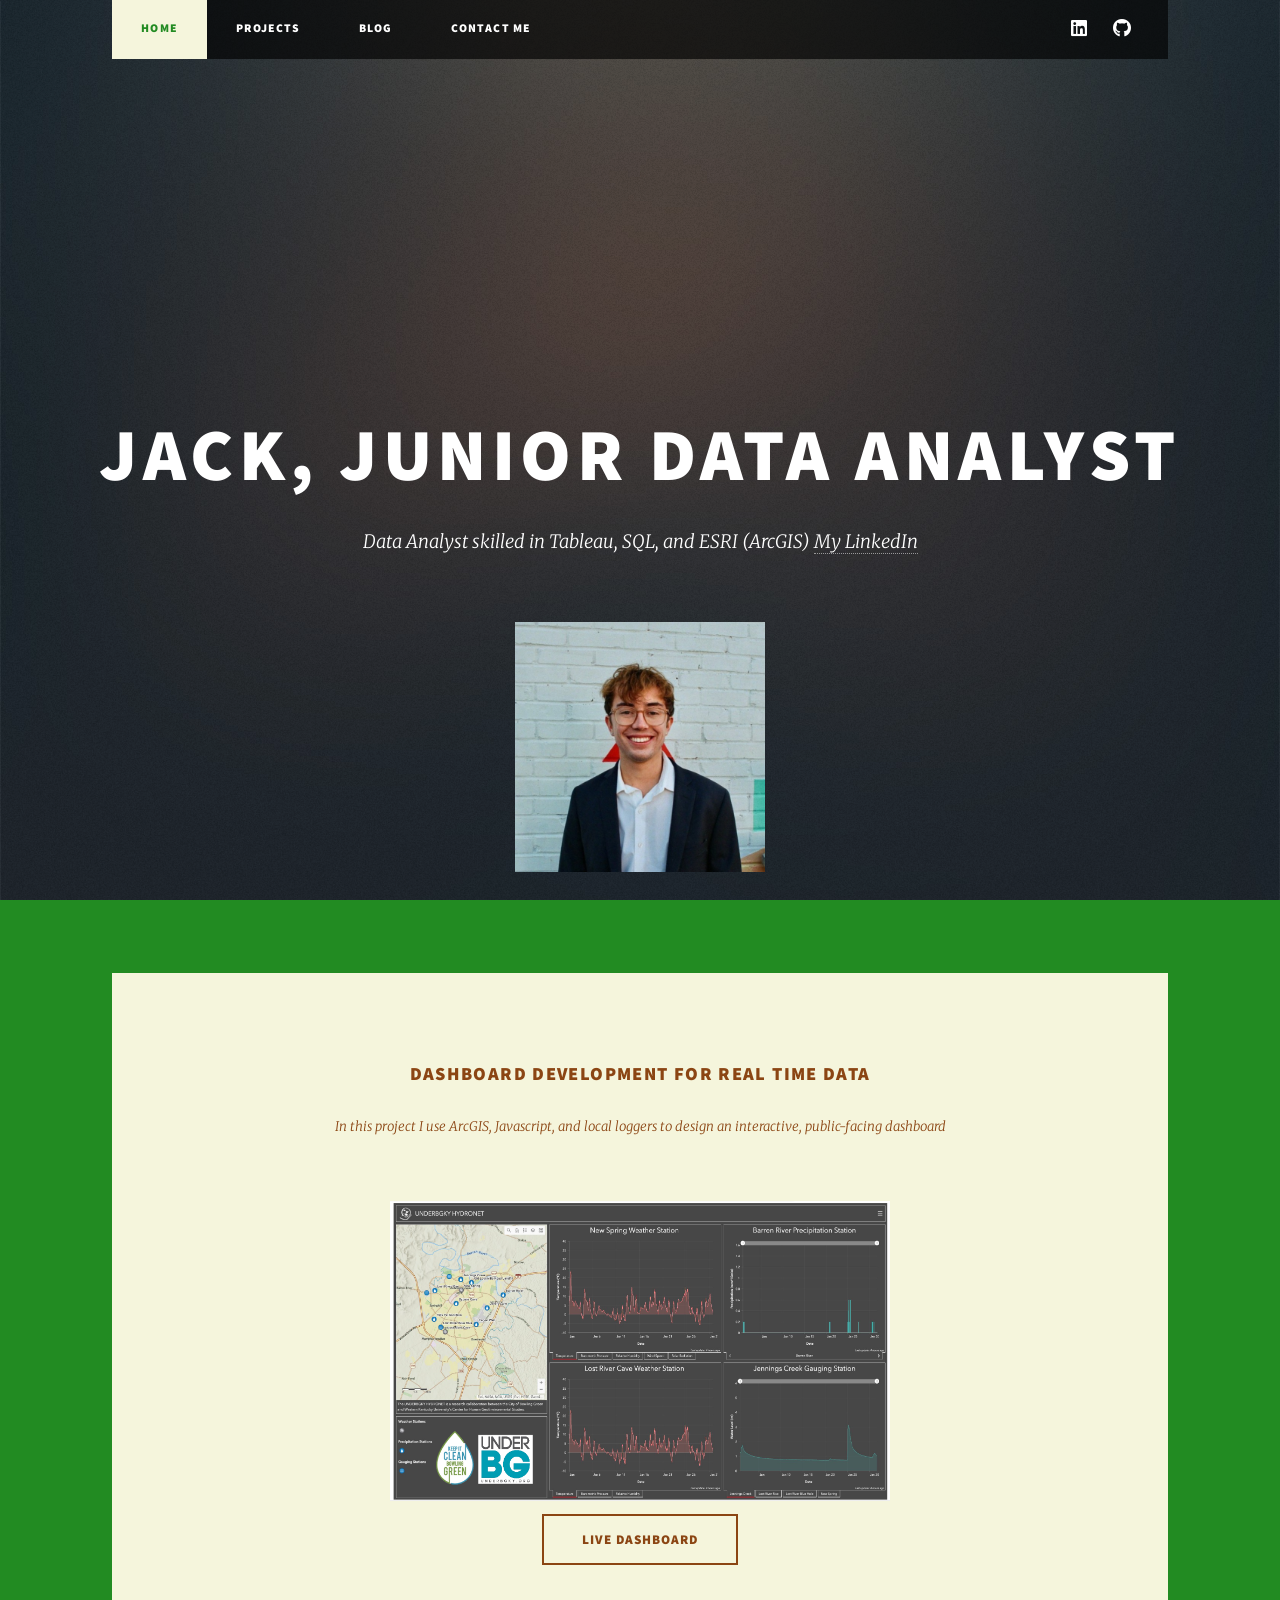
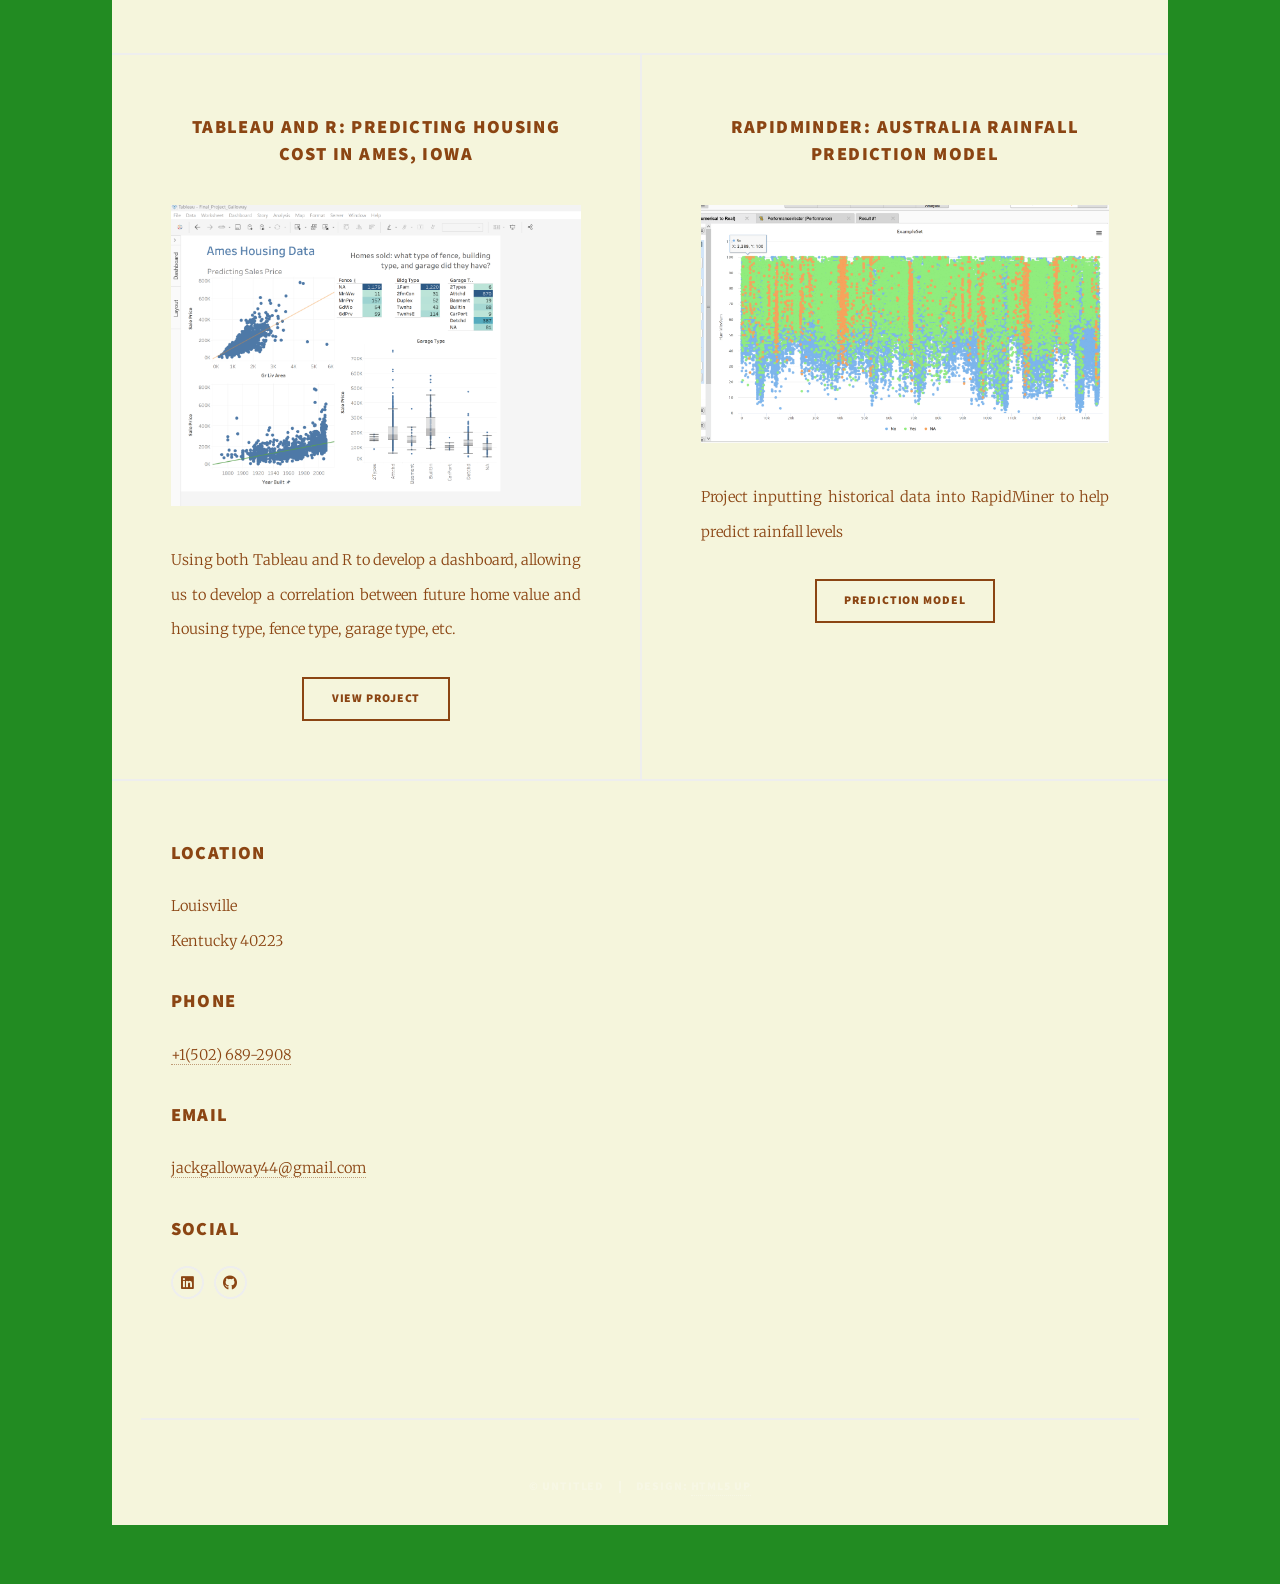
==== commit 6096c819: "Update portfolio design Update portfolio design" ====
--- a/index.html
+++ b/index.html
@@ -1,6 +1,6 @@
 <!DOCTYPE HTML>
 <!--
-	Massively by HTML5 UP
+	Massively by HTML5 UP test
 	html5up.net | @ajlkn
 	Free for personal and commercial use under the CCA 3.0 license (html5up.net/license)
 -->
@@ -20,6 +20,19 @@
 				<!-- Intro -->
 				<!-- Intro -->
 						<!-- Intro -->
+<nav id="nav">
+    <ul class="links">
+        <li class="active"><a href="index.html">Home</a></li>
+        <li><a href="projects.html">Projects</a></li>
+        <li><a href="blog.html">Blog</a></li>
+        <li><a href="contact.html">Contact Me</a></li>
+    </ul>
+    <ul class="icons">
+        <li><a href="https://www.linkedin.com/in/jack-galloway-289bb2201/" class="icon brands alt fa-linkedin" target="_blank"><span class="label">linkedin</span></a></li>
+        <li><a href="https://github.com/jackgalloway44" class="icon brands alt fa-github" target="_blank"><span class="label">GitHub</span></a></li>
+    </ul>
+</nav>
+
 <div id="intro">
     <div class="intro-content">
         <h1>Jack, Junior Data Analyst<br /></h1>
@@ -31,18 +44,6 @@
         <img src="images/face.jpg" alt="Jack's Face" width="250" height="250">
     </div>
 </div>
-
-
-<nav id="nav">
-    <ul class="links">
-        <li class="active"><a href="index.html" target="_blank">Projects</a></li>
-        <li><a href="generic.html" target="_blank">About Me</a></li>
-    </ul>
-    <ul class="icons">
-        <li><a href="https://www.linkedin.com/in/jack-galloway-289bb2201/" class="icon brands alt fa-linkedin" target="_blank"><span class="label">linkedin</span></a></li>
-        <li><a href="https://github.com/jackgalloway44" class="icon brands alt fa-github" target="_blank"><span class="label">GitHub</span></a></li>
-    </ul>
-</nav>
 
 				<!-- Main -->
 					<div id="main">
--- a/assets/css/main.css
+++ b/assets/css/main.css
@@ -1,4689 +1,4690 @@
-@import url(fontawesome-all.min.css);
-@import url("https://fonts.googleapis.com/css?family=Merriweather:300,700,300italic,700italic|Source+Sans+Pro:900");
-
+@import url(fontawesome-all.min.css);
+@import url("https://fonts.googleapis.com/css?family=Merriweather:300,700,300italic,700italic|Source+Sans+Pro:900");
+
 /*
 	Massively by HTML5 UP
 	html5up.net | @ajlkn
 	Free for personal and commercial use under the CCA 3.0 license (html5up.net/license)
-*/
-
-html, body, div, span, applet, object,
-iframe, h1, h2, h3, h4, h5, h6, p, blockquote,
-pre, a, abbr, acronym, address, big, cite,
-code, del, dfn, em, img, ins, kbd, q, s, samp,
-small, strike, strong, sub, sup, tt, var, b,
-u, i, center, dl, dt, dd, ol, ul, li, fieldset,
-form, label, legend, table, caption, tbody,
-tfoot, thead, tr, th, td, article, aside,
-canvas, details, embed, figure, figcaption,
-footer, header, hgroup, menu, nav, output, ruby,
-section, summary, time, mark, audio, video {
-	margin: 0;
-	padding: 0;
-	border: 0;
-	font-size: 100%;
-	font: inherit;
-	vertical-align: baseline;}
-
-article, aside, details, figcaption, figure,
-footer, header, hgroup, menu, nav, section {
-	display: block;}
-
-body {
-	line-height: 1;
-}
-
-ol, ul {
-	list-style: none;
-}
-
-blockquote, q {
-	quotes: none;
-}
-
-	blockquote:before, blockquote:after, q:before, q:after {
-		content: '';
-		content: none;
-	}
-
-table {
-	border-collapse: collapse;
-	border-spacing: 0;
-}
-
-body {
-	-webkit-text-size-adjust: none;
-}
-
-mark {
-	background-color: transparent;
-	color: inherit;
-}
-
-input::-moz-focus-inner {
-	border: 0;
-	padding: 0;
-}
-
-input, select, textarea {
-	-moz-appearance: none;
-	-webkit-appearance: none;
-	-ms-appearance: none;
-	appearance: none;
-}
-
-/* Basic */
-
-	@-ms-viewport {
-		width: device-width;
-	}
-
-	body {
-		-ms-overflow-style: scrollbar;
-	}
-
-	@media screen and (max-width: 480px) {
-
-		html, body {
-			min-width: 320px;
-		}
-
-	}
-
-	html {
-		box-sizing: border-box;
-	}
-
-	*, *:before, *:after {
-		box-sizing: inherit;
-	}
-
-	body {
-		background-color: #1e252d;
-	}
-
-		body.is-preload *, body.is-preload *:before, body.is-preload *:after {
-			-moz-animation: none !important;
-			-webkit-animation: none !important;
-			-ms-animation: none !important;
-			animation: none !important;
-			-moz-transition: none !important;
-			-webkit-transition: none !important;
-			-ms-transition: none !important;
-			transition: none !important;
-		}
-
-/* Type */
-
-	html {
-		font-size: 16pt;
-	}
-
-		@media screen and (max-width: 1680px) {
-
-			html {
-				font-size: 12pt;
-			}
-
-		}
-
-		@media screen and (max-width: 1280px) {
-
-			html {
-				font-size: 11pt;
-			}
-
-		}
-
-		@media screen and (max-width: 360px) {
-
-			html {
-				font-size: 10pt;
-			}
-
-		}
-
-	body {
-		color: #212931;
-	}
-
-	body, input, select, textarea {
-		font-family: "Merriweather", Georgia, serif;
-		font-weight: 300;
-		font-size: 1rem;
-		line-height: 2.375;
-	}
-
-	a {
-		-moz-transition: color 0.2s ease-in-out, background-color 0.2s ease-in-out, border-color 0.2s ease-in-out, box-shadow 0.2s ease-in-out;
-		-webkit-transition: color 0.2s ease-in-out, background-color 0.2s ease-in-out, border-color 0.2s ease-in-out, box-shadow 0.2s ease-in-out;
-		-ms-transition: color 0.2s ease-in-out, background-color 0.2s ease-in-out, border-color 0.2s ease-in-out, box-shadow 0.2s ease-in-out;
-		transition: color 0.2s ease-in-out, background-color 0.2s ease-in-out, border-color 0.2s ease-in-out, box-shadow 0.2s ease-in-out;
-		border-bottom: dotted 1px;
-		text-decoration: none;
-	}
-
-		a:hover {
-			border-bottom-color: transparent;
-		}
-
-	strong, b {
-		font-weight: 600;
-	}
-
-	em, i {
-		font-style: italic;
-	}
-
-	p {
-		text-align: justify;
-		margin: 0 0 2rem 0;
-	}
-
-	h1, h2, h3, h4, h5, h6 {
-		font-family: "Source Sans Pro", Helvetica, sans-serif;
-		font-weight: 900;
-		line-height: 1.5;
-		letter-spacing: 0.075em;
-		text-transform: uppercase;
-		margin: 0 0 1rem 0;
-	}
-
-		h1 a, h2 a, h3 a, h4 a, h5 a, h6 a {
-			border-bottom: 0;
-			color: inherit;
-			text-decoration: none;
-		}
-
-	h1 {
-		font-size: 4rem;
-		line-height: 1.1;
-		margin: 0 0 2rem 0;
-	}
-
-	h2 {
-		font-size: 1.75rem;
-		line-height: 1.3;
-		margin: 0 0 1.5rem 0;
-	}
-
-	h3 {
-		font-size: 1.25rem;
-		margin: 0 0 1.5rem 0;
-	}
-
-	h4 {
-		font-size: 1rem;
-	}
-
-	h5 {
-		font-size: 0.9rem;
-	}
-
-	h6 {
-		font-size: 0.8rem;
-	}
-
-	sub {
-		font-size: 0.8rem;
-		position: relative;
-		top: 0.5rem;
-	}
-
-	sup {
-		font-size: 0.8rem;
-		position: relative;
-		top: -0.5rem;
-	}
-
-	blockquote {
-		border-left: solid 4px;
-		font-style: italic;
-		margin: 0 0 2rem 0;
-		padding: 0.5rem 0 0.5rem 2rem;
-	}
-
-	code {
-		border: solid 2px;
-		font-family: "Courier New", monospace;
-		font-size: 0.9rem;
-		margin: 0 0.25rem;
-		padding: 0.25rem 0.65rem;
-	}
-
-	pre {
-		-webkit-overflow-scrolling: touch;
-		font-family: "Courier New", monospace;
-		font-size: 0.9rem;
-		margin: 0 0 2rem 0;
-	}
-
-		pre code {
-			display: block;
-			line-height: 1.75;
-			padding: 1rem 1.5rem;
-			overflow-x: auto;
-		}
-
-	hr {
-		border: 0;
-		border-bottom: solid 2px;
-		margin: 3rem 0;
-	}
-
-		hr.major {
-			margin: 5rem 0;
-		}
-
-	.align-left {
-		text-align: left;
-	}
-
-	.align-center {
-		text-align: center;
-	}
-
-	.align-right {
-		text-align: right;
-	}
-
-	input, select, textarea {
-		color: #212931;
-	}
-
-	a {
-		color: #212931;
-		border-bottom-color: rgba(33, 41, 49, 0.5);
-	}
-
-		a:hover {
-			border-bottom-color: transparent;
-			color: #18bfef !important;
-		}
-
-	strong, b {
-		color: #212931;
-	}
-
-	h1, h2, h3, h4, h5, h6 {
-		color: #212931;
-	}
-
-	blockquote {
-		border-left-color: #eeeeee;
-	}
-
-	code {
-		background: rgba(220, 220, 220, 0.25);
-		border-color: #eeeeee;
-	}
-
-	hr {
-		border-bottom-color: #eeeeee;
-	}
-
-/* Row */
-
-	.row {
-		display: flex;
-		flex-wrap: wrap;
-		box-sizing: border-box;
-		align-items: stretch;
-	}
-
-		.row > * {
-			box-sizing: border-box;
-		}
-
-		.row.gtr-uniform > * > :last-child {
-			margin-bottom: 0;
-		}
-
-		.row.aln-left {
-			justify-content: flex-start;
-		}
-
-		.row.aln-center {
-			justify-content: center;
-		}
-
-		.row.aln-right {
-			justify-content: flex-end;
-		}
-
-		.row.aln-top {
-			align-items: flex-start;
-		}
-
-		.row.aln-middle {
-			align-items: center;
-		}
-
-		.row.aln-bottom {
-			align-items: flex-end;
-		}
-
-		.row > .imp {
-			order: -1;
-		}
-
-		.row > .col-1 {
-			width: 8.33333%;
-		}
-
-		.row > .off-1 {
-			margin-left: 8.33333%;
-		}
-
-		.row > .col-2 {
-			width: 16.66667%;
-		}
-
-		.row > .off-2 {
-			margin-left: 16.66667%;
-		}
-
-		.row > .col-3 {
-			width: 25%;
-		}
-
-		.row > .off-3 {
-			margin-left: 25%;
-		}
-
-		.row > .col-4 {
-			width: 33.33333%;
-		}
-
-		.row > .off-4 {
-			margin-left: 33.33333%;
-		}
-
-		.row > .col-5 {
-			width: 41.66667%;
-		}
-
-		.row > .off-5 {
-			margin-left: 41.66667%;
-		}
-
-		.row > .col-6 {
-			width: 50%;
-		}
-
-		.row > .off-6 {
-			margin-left: 50%;
-		}
-
-		.row > .col-7 {
-			width: 58.33333%;
-		}
-
-		.row > .off-7 {
-			margin-left: 58.33333%;
-		}
-
-		.row > .col-8 {
-			width: 66.66667%;
-		}
-
-		.row > .off-8 {
-			margin-left: 66.66667%;
-		}
-
-		.row > .col-9 {
-			width: 75%;
-		}
-
-		.row > .off-9 {
-			margin-left: 75%;
-		}
-
-		.row > .col-10 {
-			width: 83.33333%;
-		}
-
-		.row > .off-10 {
-			margin-left: 83.33333%;
-		}
-
-		.row > .col-11 {
-			width: 91.66667%;
-		}
-
-		.row > .off-11 {
-			margin-left: 91.66667%;
-		}
-
-		.row > .col-12 {
-			width: 100%;
-		}
-
-		.row > .off-12 {
-			margin-left: 100%;
-		}
-
-		.row.gtr-0 {
-			margin-top: 0;
-			margin-left: 0rem;
-		}
-
-			.row.gtr-0 > * {
-				padding: 0 0 0 0rem;
-			}
-
-			.row.gtr-0.gtr-uniform {
-				margin-top: 0rem;
-			}
-
-				.row.gtr-0.gtr-uniform > * {
-					padding-top: 0rem;
-				}
-
-		.row.gtr-25 {
-			margin-top: 0;
-			margin-left: -0.375rem;
-		}
-
-			.row.gtr-25 > * {
-				padding: 0 0 0 0.375rem;
-			}
-
-			.row.gtr-25.gtr-uniform {
-				margin-top: -0.375rem;
-			}
-
-				.row.gtr-25.gtr-uniform > * {
-					padding-top: 0.375rem;
-				}
-
-		.row.gtr-50 {
-			margin-top: 0;
-			margin-left: -0.75rem;
-		}
-
-			.row.gtr-50 > * {
-				padding: 0 0 0 0.75rem;
-			}
-
-			.row.gtr-50.gtr-uniform {
-				margin-top: -0.75rem;
-			}
-
-				.row.gtr-50.gtr-uniform > * {
-					padding-top: 0.75rem;
-				}
-
-		.row {
-			margin-top: 0;
-			margin-left: -1.5rem;
-		}
-
-			.row > * {
-				padding: 0 0 0 1.5rem;
-			}
-
-			.row.gtr-uniform {
-				margin-top: -1.5rem;
-			}
-
-				.row.gtr-uniform > * {
-					padding-top: 1.5rem;
-				}
-
-		.row.gtr-150 {
-			margin-top: 0;
-			margin-left: -2.25rem;
-		}
-
-			.row.gtr-150 > * {
-				padding: 0 0 0 2.25rem;
-			}
-
-			.row.gtr-150.gtr-uniform {
-				margin-top: -2.25rem;
-			}
-
-				.row.gtr-150.gtr-uniform > * {
-					padding-top: 2.25rem;
-				}
-
-		.row.gtr-200 {
-			margin-top: 0;
-			margin-left: -3rem;
-		}
-
-			.row.gtr-200 > * {
-				padding: 0 0 0 3rem;
-			}
-
-			.row.gtr-200.gtr-uniform {
-				margin-top: -3rem;
-			}
-
-				.row.gtr-200.gtr-uniform > * {
-					padding-top: 3rem;
-				}
-
-		@media screen and (max-width: 1680px) {
-
-			.row {
-				display: flex;
-				flex-wrap: wrap;
-				box-sizing: border-box;
-				align-items: stretch;
-			}
-
-				.row > * {
-					box-sizing: border-box;
-				}
-
-				.row.gtr-uniform > * > :last-child {
-					margin-bottom: 0;
-				}
-
-				.row.aln-left {
-					justify-content: flex-start;
-				}
-
-				.row.aln-center {
-					justify-content: center;
-				}
-
-				.row.aln-right {
-					justify-content: flex-end;
-				}
-
-				.row.aln-top {
-					align-items: flex-start;
-				}
-
-				.row.aln-middle {
-					align-items: center;
-				}
-
-				.row.aln-bottom {
-					align-items: flex-end;
-				}
-
-				.row > .imp-xlarge {
-					order: -1;
-				}
-
-				.row > .col-1-xlarge {
-					width: 8.33333%;
-				}
-
-				.row > .off-1-xlarge {
-					margin-left: 8.33333%;
-				}
-
-				.row > .col-2-xlarge {
-					width: 16.66667%;
-				}
-
-				.row > .off-2-xlarge {
-					margin-left: 16.66667%;
-				}
-
-				.row > .col-3-xlarge {
-					width: 25%;
-				}
-
-				.row > .off-3-xlarge {
-					margin-left: 25%;
-				}
-
-				.row > .col-4-xlarge {
-					width: 33.33333%;
-				}
-
-				.row > .off-4-xlarge {
-					margin-left: 33.33333%;
-				}
-
-				.row > .col-5-xlarge {
-					width: 41.66667%;
-				}
-
-				.row > .off-5-xlarge {
-					margin-left: 41.66667%;
-				}
-
-				.row > .col-6-xlarge {
-					width: 50%;
-				}
-
-				.row > .off-6-xlarge {
-					margin-left: 50%;
-				}
-
-				.row > .col-7-xlarge {
-					width: 58.33333%;
-				}
-
-				.row > .off-7-xlarge {
-					margin-left: 58.33333%;
-				}
-
-				.row > .col-8-xlarge {
-					width: 66.66667%;
-				}
-
-				.row > .off-8-xlarge {
-					margin-left: 66.66667%;
-				}
-
-				.row > .col-9-xlarge {
-					width: 75%;
-				}
-
-				.row > .off-9-xlarge {
-					margin-left: 75%;
-				}
-
-				.row > .col-10-xlarge {
-					width: 83.33333%;
-				}
-
-				.row > .off-10-xlarge {
-					margin-left: 83.33333%;
-				}
-
-				.row > .col-11-xlarge {
-					width: 91.66667%;
-				}
-
-				.row > .off-11-xlarge {
-					margin-left: 91.66667%;
-				}
-
-				.row > .col-12-xlarge {
-					width: 100%;
-				}
-
-				.row > .off-12-xlarge {
-					margin-left: 100%;
-				}
-
-				.row.gtr-0 {
-					margin-top: 0;
-					margin-left: 0rem;
-				}
-
-					.row.gtr-0 > * {
-						padding: 0 0 0 0rem;
-					}
-
-					.row.gtr-0.gtr-uniform {
-						margin-top: 0rem;
-					}
-
-						.row.gtr-0.gtr-uniform > * {
-							padding-top: 0rem;
-						}
-
-				.row.gtr-25 {
-					margin-top: 0;
-					margin-left: -0.375rem;
-				}
-
-					.row.gtr-25 > * {
-						padding: 0 0 0 0.375rem;
-					}
-
-					.row.gtr-25.gtr-uniform {
-						margin-top: -0.375rem;
-					}
-
-						.row.gtr-25.gtr-uniform > * {
-							padding-top: 0.375rem;
-						}
-
-				.row.gtr-50 {
-					margin-top: 0;
-					margin-left: -0.75rem;
-				}
-
-					.row.gtr-50 > * {
-						padding: 0 0 0 0.75rem;
-					}
-
-					.row.gtr-50.gtr-uniform {
-						margin-top: -0.75rem;
-					}
-
-						.row.gtr-50.gtr-uniform > * {
-							padding-top: 0.75rem;
-						}
-
-				.row {
-					margin-top: 0;
-					margin-left: -1.5rem;
-				}
-
-					.row > * {
-						padding: 0 0 0 1.5rem;
-					}
-
-					.row.gtr-uniform {
-						margin-top: -1.5rem;
-					}
-
-						.row.gtr-uniform > * {
-							padding-top: 1.5rem;
-						}
-
-				.row.gtr-150 {
-					margin-top: 0;
-					margin-left: -2.25rem;
-				}
-
-					.row.gtr-150 > * {
-						padding: 0 0 0 2.25rem;
-					}
-
-					.row.gtr-150.gtr-uniform {
-						margin-top: -2.25rem;
-					}
-
-						.row.gtr-150.gtr-uniform > * {
-							padding-top: 2.25rem;
-						}
-
-				.row.gtr-200 {
-					margin-top: 0;
-					margin-left: -3rem;
-				}
-
-					.row.gtr-200 > * {
-						padding: 0 0 0 3rem;
-					}
-
-					.row.gtr-200.gtr-uniform {
-						margin-top: -3rem;
-					}
-
-						.row.gtr-200.gtr-uniform > * {
-							padding-top: 3rem;
-						}
-
-		}
-
-		@media screen and (max-width: 1280px) {
-
-			.row {
-				display: flex;
-				flex-wrap: wrap;
-				box-sizing: border-box;
-				align-items: stretch;
-			}
-
-				.row > * {
-					box-sizing: border-box;
-				}
-
-				.row.gtr-uniform > * > :last-child {
-					margin-bottom: 0;
-				}
-
-				.row.aln-left {
-					justify-content: flex-start;
-				}
-
-				.row.aln-center {
-					justify-content: center;
-				}
-
-				.row.aln-right {
-					justify-content: flex-end;
-				}
-
-				.row.aln-top {
-					align-items: flex-start;
-				}
-
-				.row.aln-middle {
-					align-items: center;
-				}
-
-				.row.aln-bottom {
-					align-items: flex-end;
-				}
-
-				.row > .imp-large {
-					order: -1;
-				}
-
-				.row > .col-1-large {
-					width: 8.33333%;
-				}
-
-				.row > .off-1-large {
-					margin-left: 8.33333%;
-				}
-
-				.row > .col-2-large {
-					width: 16.66667%;
-				}
-
-				.row > .off-2-large {
-					margin-left: 16.66667%;
-				}
-
-				.row > .col-3-large {
-					width: 25%;
-				}
-
-				.row > .off-3-large {
-					margin-left: 25%;
-				}
-
-				.row > .col-4-large {
-					width: 33.33333%;
-				}
-
-				.row > .off-4-large {
-					margin-left: 33.33333%;
-				}
-
-				.row > .col-5-large {
-					width: 41.66667%;
-				}
-
-				.row > .off-5-large {
-					margin-left: 41.66667%;
-				}
-
-				.row > .col-6-large {
-					width: 50%;
-				}
-
-				.row > .off-6-large {
-					margin-left: 50%;
-				}
-
-				.row > .col-7-large {
-					width: 58.33333%;
-				}
-
-				.row > .off-7-large {
-					margin-left: 58.33333%;
-				}
-
-				.row > .col-8-large {
-					width: 66.66667%;
-				}
-
-				.row > .off-8-large {
-					margin-left: 66.66667%;
-				}
-
-				.row > .col-9-large {
-					width: 75%;
-				}
-
-				.row > .off-9-large {
-					margin-left: 75%;
-				}
-
-				.row > .col-10-large {
-					width: 83.33333%;
-				}
-
-				.row > .off-10-large {
-					margin-left: 83.33333%;
-				}
-
-				.row > .col-11-large {
-					width: 91.66667%;
-				}
-
-				.row > .off-11-large {
-					margin-left: 91.66667%;
-				}
-
-				.row > .col-12-large {
-					width: 100%;
-				}
-
-				.row > .off-12-large {
-					margin-left: 100%;
-				}
-
-				.row.gtr-0 {
-					margin-top: 0;
-					margin-left: 0rem;
-				}
-
-					.row.gtr-0 > * {
-						padding: 0 0 0 0rem;
-					}
-
-					.row.gtr-0.gtr-uniform {
-						margin-top: 0rem;
-					}
-
-						.row.gtr-0.gtr-uniform > * {
-							padding-top: 0rem;
-						}
-
-				.row.gtr-25 {
-					margin-top: 0;
-					margin-left: -0.375rem;
-				}
-
-					.row.gtr-25 > * {
-						padding: 0 0 0 0.375rem;
-					}
-
-					.row.gtr-25.gtr-uniform {
-						margin-top: -0.375rem;
-					}
-
-						.row.gtr-25.gtr-uniform > * {
-							padding-top: 0.375rem;
-						}
-
-				.row.gtr-50 {
-					margin-top: 0;
-					margin-left: -0.75rem;
-				}
-
-					.row.gtr-50 > * {
-						padding: 0 0 0 0.75rem;
-					}
-
-					.row.gtr-50.gtr-uniform {
-						margin-top: -0.75rem;
-					}
-
-						.row.gtr-50.gtr-uniform > * {
-							padding-top: 0.75rem;
-						}
-
-				.row {
-					margin-top: 0;
-					margin-left: -1.5rem;
-				}
-
-					.row > * {
-						padding: 0 0 0 1.5rem;
-					}
-
-					.row.gtr-uniform {
-						margin-top: -1.5rem;
-					}
-
-						.row.gtr-uniform > * {
-							padding-top: 1.5rem;
-						}
-
-				.row.gtr-150 {
-					margin-top: 0;
-					margin-left: -2.25rem;
-				}
-
-					.row.gtr-150 > * {
-						padding: 0 0 0 2.25rem;
-					}
-
-					.row.gtr-150.gtr-uniform {
-						margin-top: -2.25rem;
-					}
-
-						.row.gtr-150.gtr-uniform > * {
-							padding-top: 2.25rem;
-						}
-
-				.row.gtr-200 {
-					margin-top: 0;
-					margin-left: -3rem;
-				}
-
-					.row.gtr-200 > * {
-						padding: 0 0 0 3rem;
-					}
-
-					.row.gtr-200.gtr-uniform {
-						margin-top: -3rem;
-					}
-
-						.row.gtr-200.gtr-uniform > * {
-							padding-top: 3rem;
-						}
-
-		}
-
-		@media screen and (max-width: 980px) {
-
-			.row {
-				display: flex;
-				flex-wrap: wrap;
-				box-sizing: border-box;
-				align-items: stretch;
-			}
-
-				.row > * {
-					box-sizing: border-box;
-				}
-
-				.row.gtr-uniform > * > :last-child {
-					margin-bottom: 0;
-				}
-
-				.row.aln-left {
-					justify-content: flex-start;
-				}
-
-				.row.aln-center {
-					justify-content: center;
-				}
-
-				.row.aln-right {
-					justify-content: flex-end;
-				}
-
-				.row.aln-top {
-					align-items: flex-start;
-				}
-
-				.row.aln-middle {
-					align-items: center;
-				}
-
-				.row.aln-bottom {
-					align-items: flex-end;
-				}
-
-				.row > .imp-medium {
-					order: -1;
-				}
-
-				.row > .col-1-medium {
-					width: 8.33333%;
-				}
-
-				.row > .off-1-medium {
-					margin-left: 8.33333%;
-				}
-
-				.row > .col-2-medium {
-					width: 16.66667%;
-				}
-
-				.row > .off-2-medium {
-					margin-left: 16.66667%;
-				}
-
-				.row > .col-3-medium {
-					width: 25%;
-				}
-
-				.row > .off-3-medium {
-					margin-left: 25%;
-				}
-
-				.row > .col-4-medium {
-					width: 33.33333%;
-				}
-
-				.row > .off-4-medium {
-					margin-left: 33.33333%;
-				}
-
-				.row > .col-5-medium {
-					width: 41.66667%;
-				}
-
-				.row > .off-5-medium {
-					margin-left: 41.66667%;
-				}
-
-				.row > .col-6-medium {
-					width: 50%;
-				}
-
-				.row > .off-6-medium {
-					margin-left: 50%;
-				}
-
-				.row > .col-7-medium {
-					width: 58.33333%;
-				}
-
-				.row > .off-7-medium {
-					margin-left: 58.33333%;
-				}
-
-				.row > .col-8-medium {
-					width: 66.66667%;
-				}
-
-				.row > .off-8-medium {
-					margin-left: 66.66667%;
-				}
-
-				.row > .col-9-medium {
-					width: 75%;
-				}
-
-				.row > .off-9-medium {
-					margin-left: 75%;
-				}
-
-				.row > .col-10-medium {
-					width: 83.33333%;
-				}
-
-				.row > .off-10-medium {
-					margin-left: 83.33333%;
-				}
-
-				.row > .col-11-medium {
-					width: 91.66667%;
-				}
-
-				.row > .off-11-medium {
-					margin-left: 91.66667%;
-				}
-
-				.row > .col-12-medium {
-					width: 100%;
-				}
-
-				.row > .off-12-medium {
-					margin-left: 100%;
-				}
-
-				.row.gtr-0 {
-					margin-top: 0;
-					margin-left: 0rem;
-				}
-
-					.row.gtr-0 > * {
-						padding: 0 0 0 0rem;
-					}
-
-					.row.gtr-0.gtr-uniform {
-						margin-top: 0rem;
-					}
-
-						.row.gtr-0.gtr-uniform > * {
-							padding-top: 0rem;
-						}
-
-				.row.gtr-25 {
-					margin-top: 0;
-					margin-left: -0.375rem;
-				}
-
-					.row.gtr-25 > * {
-						padding: 0 0 0 0.375rem;
-					}
-
-					.row.gtr-25.gtr-uniform {
-						margin-top: -0.375rem;
-					}
-
-						.row.gtr-25.gtr-uniform > * {
-							padding-top: 0.375rem;
-						}
-
-				.row.gtr-50 {
-					margin-top: 0;
-					margin-left: -0.75rem;
-				}
-
-					.row.gtr-50 > * {
-						padding: 0 0 0 0.75rem;
-					}
-
-					.row.gtr-50.gtr-uniform {
-						margin-top: -0.75rem;
-					}
-
-						.row.gtr-50.gtr-uniform > * {
-							padding-top: 0.75rem;
-						}
-
-				.row {
-					margin-top: 0;
-					margin-left: -1.5rem;
-				}
-
-					.row > * {
-						padding: 0 0 0 1.5rem;
-					}
-
-					.row.gtr-uniform {
-						margin-top: -1.5rem;
-					}
-
-						.row.gtr-uniform > * {
-							padding-top: 1.5rem;
-						}
-
-				.row.gtr-150 {
-					margin-top: 0;
-					margin-left: -2.25rem;
-				}
-
-					.row.gtr-150 > * {
-						padding: 0 0 0 2.25rem;
-					}
-
-					.row.gtr-150.gtr-uniform {
-						margin-top: -2.25rem;
-					}
-
-						.row.gtr-150.gtr-uniform > * {
-							padding-top: 2.25rem;
-						}
-
-				.row.gtr-200 {
-					margin-top: 0;
-					margin-left: -3rem;
-				}
-
-					.row.gtr-200 > * {
-						padding: 0 0 0 3rem;
-					}
-
-					.row.gtr-200.gtr-uniform {
-						margin-top: -3rem;
-					}
-
-						.row.gtr-200.gtr-uniform > * {
-							padding-top: 3rem;
-						}
-
-		}
-
-		@media screen and (max-width: 736px) {
-
-			.row {
-				display: flex;
-				flex-wrap: wrap;
-				box-sizing: border-box;
-				align-items: stretch;
-			}
-
-				.row > * {
-					box-sizing: border-box;
-				}
-
-				.row.gtr-uniform > * > :last-child {
-					margin-bottom: 0;
-				}
-
-				.row.aln-left {
-					justify-content: flex-start;
-				}
-
-				.row.aln-center {
-					justify-content: center;
-				}
-
-				.row.aln-right {
-					justify-content: flex-end;
-				}
-
-				.row.aln-top {
-					align-items: flex-start;
-				}
-
-				.row.aln-middle {
-					align-items: center;
-				}
-
-				.row.aln-bottom {
-					align-items: flex-end;
-				}
-
-				.row > .imp-small {
-					order: -1;
-				}
-
-				.row > .col-1-small {
-					width: 8.33333%;
-				}
-
-				.row > .off-1-small {
-					margin-left: 8.33333%;
-				}
-
-				.row > .col-2-small {
-					width: 16.66667%;
-				}
-
-				.row > .off-2-small {
-					margin-left: 16.66667%;
-				}
-
-				.row > .col-3-small {
-					width: 25%;
-				}
-
-				.row > .off-3-small {
-					margin-left: 25%;
-				}
-
-				.row > .col-4-small {
-					width: 33.33333%;
-				}
-
-				.row > .off-4-small {
-					margin-left: 33.33333%;
-				}
-
-				.row > .col-5-small {
-					width: 41.66667%;
-				}
-
-				.row > .off-5-small {
-					margin-left: 41.66667%;
-				}
-
-				.row > .col-6-small {
-					width: 50%;
-				}
-
-				.row > .off-6-small {
-					margin-left: 50%;
-				}
-
-				.row > .col-7-small {
-					width: 58.33333%;
-				}
-
-				.row > .off-7-small {
-					margin-left: 58.33333%;
-				}
-
-				.row > .col-8-small {
-					width: 66.66667%;
-				}
-
-				.row > .off-8-small {
-					margin-left: 66.66667%;
-				}
-
-				.row > .col-9-small {
-					width: 75%;
-				}
-
-				.row > .off-9-small {
-					margin-left: 75%;
-				}
-
-				.row > .col-10-small {
-					width: 83.33333%;
-				}
-
-				.row > .off-10-small {
-					margin-left: 83.33333%;
-				}
-
-				.row > .col-11-small {
-					width: 91.66667%;
-				}
-
-				.row > .off-11-small {
-					margin-left: 91.66667%;
-				}
-
-				.row > .col-12-small {
-					width: 100%;
-				}
-
-				.row > .off-12-small {
-					margin-left: 100%;
-				}
-
-				.row.gtr-0 {
-					margin-top: 0;
-					margin-left: 0rem;
-				}
-
-					.row.gtr-0 > * {
-						padding: 0 0 0 0rem;
-					}
-
-					.row.gtr-0.gtr-uniform {
-						margin-top: 0rem;
-					}
-
-						.row.gtr-0.gtr-uniform > * {
-							padding-top: 0rem;
-						}
-
-				.row.gtr-25 {
-					margin-top: 0;
-					margin-left: -0.375rem;
-				}
-
-					.row.gtr-25 > * {
-						padding: 0 0 0 0.375rem;
-					}
-
-					.row.gtr-25.gtr-uniform {
-						margin-top: -0.375rem;
-					}
-
-						.row.gtr-25.gtr-uniform > * {
-							padding-top: 0.375rem;
-						}
-
-				.row.gtr-50 {
-					margin-top: 0;
-					margin-left: -0.75rem;
-				}
-
-					.row.gtr-50 > * {
-						padding: 0 0 0 0.75rem;
-					}
-
-					.row.gtr-50.gtr-uniform {
-						margin-top: -0.75rem;
-					}
-
-						.row.gtr-50.gtr-uniform > * {
-							padding-top: 0.75rem;
-						}
-
-				.row {
-					margin-top: 0;
-					margin-left: -1.5rem;
-				}
-
-					.row > * {
-						padding: 0 0 0 1.5rem;
-					}
-
-					.row.gtr-uniform {
-						margin-top: -1.5rem;
-					}
-
-						.row.gtr-uniform > * {
-							padding-top: 1.5rem;
-						}
-
-				.row.gtr-150 {
-					margin-top: 0;
-					margin-left: -2.25rem;
-				}
-
-					.row.gtr-150 > * {
-						padding: 0 0 0 2.25rem;
-					}
-
-					.row.gtr-150.gtr-uniform {
-						margin-top: -2.25rem;
-					}
-
-						.row.gtr-150.gtr-uniform > * {
-							padding-top: 2.25rem;
-						}
-
-				.row.gtr-200 {
-					margin-top: 0;
-					margin-left: -3rem;
-				}
-
-					.row.gtr-200 > * {
-						padding: 0 0 0 3rem;
-					}
-
-					.row.gtr-200.gtr-uniform {
-						margin-top: -3rem;
-					}
-
-						.row.gtr-200.gtr-uniform > * {
-							padding-top: 3rem;
-						}
-
-		}
-
-		@media screen and (max-width: 480px) {
-
-			.row {
-				display: flex;
-				flex-wrap: wrap;
-				box-sizing: border-box;
-				align-items: stretch;
-			}
-
-				.row > * {
-					box-sizing: border-box;
-				}
-
-				.row.gtr-uniform > * > :last-child {
-					margin-bottom: 0;
-				}
-
-				.row.aln-left {
-					justify-content: flex-start;
-				}
-
-				.row.aln-center {
-					justify-content: center;
-				}
-
-				.row.aln-right {
-					justify-content: flex-end;
-				}
-
-				.row.aln-top {
-					align-items: flex-start;
-				}
-
-				.row.aln-middle {
-					align-items: center;
-				}
-
-				.row.aln-bottom {
-					align-items: flex-end;
-				}
-
-				.row > .imp-xsmall {
-					order: -1;
-				}
-
-				.row > .col-1-xsmall {
-					width: 8.33333%;
-				}
-
-				.row > .off-1-xsmall {
-					margin-left: 8.33333%;
-				}
-
-				.row > .col-2-xsmall {
-					width: 16.66667%;
-				}
-
-				.row > .off-2-xsmall {
-					margin-left: 16.66667%;
-				}
-
-				.row > .col-3-xsmall {
-					width: 25%;
-				}
-
-				.row > .off-3-xsmall {
-					margin-left: 25%;
-				}
-
-				.row > .col-4-xsmall {
-					width: 33.33333%;
-				}
-
-				.row > .off-4-xsmall {
-					margin-left: 33.33333%;
-				}
-
-				.row > .col-5-xsmall {
-					width: 41.66667%;
-				}
-
-				.row > .off-5-xsmall {
-					margin-left: 41.66667%;
-				}
-
-				.row > .col-6-xsmall {
-					width: 50%;
-				}
-
-				.row > .off-6-xsmall {
-					margin-left: 50%;
-				}
-
-				.row > .col-7-xsmall {
-					width: 58.33333%;
-				}
-
-				.row > .off-7-xsmall {
-					margin-left: 58.33333%;
-				}
-
-				.row > .col-8-xsmall {
-					width: 66.66667%;
-				}
-
-				.row > .off-8-xsmall {
-					margin-left: 66.66667%;
-				}
-
-				.row > .col-9-xsmall {
-					width: 75%;
-				}
-
-				.row > .off-9-xsmall {
-					margin-left: 75%;
-				}
-
-				.row > .col-10-xsmall {
-					width: 83.33333%;
-				}
-
-				.row > .off-10-xsmall {
-					margin-left: 83.33333%;
-				}
-
-				.row > .col-11-xsmall {
-					width: 91.66667%;
-				}
-
-				.row > .off-11-xsmall {
-					margin-left: 91.66667%;
-				}
-
-				.row > .col-12-xsmall {
-					width: 100%;
-				}
-
-				.row > .off-12-xsmall {
-					margin-left: 100%;
-				}
-
-				.row.gtr-0 {
-					margin-top: 0;
-					margin-left: 0rem;
-				}
-
-					.row.gtr-0 > * {
-						padding: 0 0 0 0rem;
-					}
-
-					.row.gtr-0.gtr-uniform {
-						margin-top: 0rem;
-					}
-
-						.row.gtr-0.gtr-uniform > * {
-							padding-top: 0rem;
-						}
-
-				.row.gtr-25 {
-					margin-top: 0;
-					margin-left: -0.375rem;
-				}
-
-					.row.gtr-25 > * {
-						padding: 0 0 0 0.375rem;
-					}
-
-					.row.gtr-25.gtr-uniform {
-						margin-top: -0.375rem;
-					}
-
-						.row.gtr-25.gtr-uniform > * {
-							padding-top: 0.375rem;
-						}
-
-				.row.gtr-50 {
-					margin-top: 0;
-					margin-left: -0.75rem;
-				}
-
-					.row.gtr-50 > * {
-						padding: 0 0 0 0.75rem;
-					}
-
-					.row.gtr-50.gtr-uniform {
-						margin-top: -0.75rem;
-					}
-
-						.row.gtr-50.gtr-uniform > * {
-							padding-top: 0.75rem;
-						}
-
-				.row {
-					margin-top: 0;
-					margin-left: -1.5rem;
-				}
-
-					.row > * {
-						padding: 0 0 0 1.5rem;
-					}
-
-					.row.gtr-uniform {
-						margin-top: -1.5rem;
-					}
-
-						.row.gtr-uniform > * {
-							padding-top: 1.5rem;
-						}
-
-				.row.gtr-150 {
-					margin-top: 0;
-					margin-left: -2.25rem;
-				}
-
-					.row.gtr-150 > * {
-						padding: 0 0 0 2.25rem;
-					}
-
-					.row.gtr-150.gtr-uniform {
-						margin-top: -2.25rem;
-					}
-
-						.row.gtr-150.gtr-uniform > * {
-							padding-top: 2.25rem;
-						}
-
-				.row.gtr-200 {
-					margin-top: 0;
-					margin-left: -3rem;
-				}
-
-					.row.gtr-200 > * {
-						padding: 0 0 0 3rem;
-					}
-
-					.row.gtr-200.gtr-uniform {
-						margin-top: -3rem;
-					}
-
-						.row.gtr-200.gtr-uniform > * {
-							padding-top: 3rem;
-						}
-
-		}
-
-		@media screen and (max-width: 360px) {
-
-			.row {
-				display: flex;
-				flex-wrap: wrap;
-				box-sizing: border-box;
-				align-items: stretch;
-			}
-
-				.row > * {
-					box-sizing: border-box;
-				}
-
-				.row.gtr-uniform > * > :last-child {
-					margin-bottom: 0;
-				}
-
-				.row.aln-left {
-					justify-content: flex-start;
-				}
-
-				.row.aln-center {
-					justify-content: center;
-				}
-
-				.row.aln-right {
-					justify-content: flex-end;
-				}
-
-				.row.aln-top {
-					align-items: flex-start;
-				}
-
-				.row.aln-middle {
-					align-items: center;
-				}
-
-				.row.aln-bottom {
-					align-items: flex-end;
-				}
-
-				.row > .imp-xxsmall {
-					order: -1;
-				}
-
-				.row > .col-1-xxsmall {
-					width: 8.33333%;
-				}
-
-				.row > .off-1-xxsmall {
-					margin-left: 8.33333%;
-				}
-
-				.row > .col-2-xxsmall {
-					width: 16.66667%;
-				}
-
-				.row > .off-2-xxsmall {
-					margin-left: 16.66667%;
-				}
-
-				.row > .col-3-xxsmall {
-					width: 25%;
-				}
-
-				.row > .off-3-xxsmall {
-					margin-left: 25%;
-				}
-
-				.row > .col-4-xxsmall {
-					width: 33.33333%;
-				}
-
-				.row > .off-4-xxsmall {
-					margin-left: 33.33333%;
-				}
-
-				.row > .col-5-xxsmall {
-					width: 41.66667%;
-				}
-
-				.row > .off-5-xxsmall {
-					margin-left: 41.66667%;
-				}
-
-				.row > .col-6-xxsmall {
-					width: 50%;
-				}
-
-				.row > .off-6-xxsmall {
-					margin-left: 50%;
-				}
-
-				.row > .col-7-xxsmall {
-					width: 58.33333%;
-				}
-
-				.row > .off-7-xxsmall {
-					margin-left: 58.33333%;
-				}
-
-				.row > .col-8-xxsmall {
-					width: 66.66667%;
-				}
-
-				.row > .off-8-xxsmall {
-					margin-left: 66.66667%;
-				}
-
-				.row > .col-9-xxsmall {
-					width: 75%;
-				}
-
-				.row > .off-9-xxsmall {
-					margin-left: 75%;
-				}
-
-				.row > .col-10-xxsmall {
-					width: 83.33333%;
-				}
-
-				.row > .off-10-xxsmall {
-					margin-left: 83.33333%;
-				}
-
-				.row > .col-11-xxsmall {
-					width: 91.66667%;
-				}
-
-				.row > .off-11-xxsmall {
-					margin-left: 91.66667%;
-				}
-
-				.row > .col-12-xxsmall {
-					width: 100%;
-				}
-
-				.row > .off-12-xxsmall {
-					margin-left: 100%;
-				}
-
-				.row.gtr-0 {
-					margin-top: 0;
-					margin-left: 0rem;
-				}
-
-					.row.gtr-0 > * {
-						padding: 0 0 0 0rem;
-					}
-
-					.row.gtr-0.gtr-uniform {
-						margin-top: 0rem;
-					}
-
-						.row.gtr-0.gtr-uniform > * {
-							padding-top: 0rem;
-						}
-
-				.row.gtr-25 {
-					margin-top: 0;
-					margin-left: -0.375rem;
-				}
-
-					.row.gtr-25 > * {
-						padding: 0 0 0 0.375rem;
-					}
-
-					.row.gtr-25.gtr-uniform {
-						margin-top: -0.375rem;
-					}
-
-						.row.gtr-25.gtr-uniform > * {
-							padding-top: 0.375rem;
-						}
-
-				.row.gtr-50 {
-					margin-top: 0;
-					margin-left: -0.75rem;
-				}
-
-					.row.gtr-50 > * {
-						padding: 0 0 0 0.75rem;
-					}
-
-					.row.gtr-50.gtr-uniform {
-						margin-top: -0.75rem;
-					}
-
-						.row.gtr-50.gtr-uniform > * {
-							padding-top: 0.75rem;
-						}
-
-				.row {
-					margin-top: 0;
-					margin-left: -1.5rem;
-				}
-
-					.row > * {
-						padding: 0 0 0 1.5rem;
-					}
-
-					.row.gtr-uniform {
-						margin-top: -1.5rem;
-					}
-
-						.row.gtr-uniform > * {
-							padding-top: 1.5rem;
-						}
-
-				.row.gtr-150 {
-					margin-top: 0;
-					margin-left: -2.25rem;
-				}
-
-					.row.gtr-150 > * {
-						padding: 0 0 0 2.25rem;
-					}
-
-					.row.gtr-150.gtr-uniform {
-						margin-top: -2.25rem;
-					}
-
-						.row.gtr-150.gtr-uniform > * {
-							padding-top: 2.25rem;
-						}
-
-				.row.gtr-200 {
-					margin-top: 0;
-					margin-left: -3rem;
-				}
-
-					.row.gtr-200 > * {
-						padding: 0 0 0 3rem;
-					}
-
-					.row.gtr-200.gtr-uniform {
-						margin-top: -3rem;
-					}
-
-						.row.gtr-200.gtr-uniform > * {
-							padding-top: 3rem;
-						}
-
-		}
-
-/* Box */
-
-	.box {
-		border: solid 2px;
-		margin-bottom: 2rem;
-		padding: 1.5rem;
-	}
-
-		.box > :last-child,
-		.box > :last-child > :last-child,
-		.box > :last-child > :last-child > :last-child {
-			margin-bottom: 0;
-		}
-
-		.box.alt {
-			border: 0;
-			border-radius: 0;
-			padding: 0;
-		}
-
-	.box {
-		border-color: #eeeeee;
-	}
-
-/* Button */
-
-	input[type="submit"],
-	input[type="reset"],
-	input[type="button"],
-	button,
-	.button {
-		-moz-appearance: none;
-		-webkit-appearance: none;
-		-ms-appearance: none;
-		appearance: none;
-		-moz-transition: background-color 0.2s ease-in-out, box-shadow 0.2s ease-in-out, color 0.2s ease-in-out;
-		-webkit-transition: background-color 0.2s ease-in-out, box-shadow 0.2s ease-in-out, color 0.2s ease-in-out;
-		-ms-transition: background-color 0.2s ease-in-out, box-shadow 0.2s ease-in-out, color 0.2s ease-in-out;
-		transition: background-color 0.2s ease-in-out, box-shadow 0.2s ease-in-out, color 0.2s ease-in-out;
-		border: 0;
-		border-radius: 0;
-		cursor: pointer;
-		display: inline-block;
-		font-family: "Source Sans Pro", Helvetica, sans-serif;
-		font-size: 0.8rem;
-		font-weight: 900;
-		letter-spacing: 0.075em;
-		height: 3rem;
-		line-height: 3rem;
-		padding: 0 2rem;
-		text-align: center;
-		text-decoration: none;
-		text-transform: uppercase;
-		white-space: nowrap;
-	}
-
-		input[type="submit"].icon:before,
-		input[type="reset"].icon:before,
-		input[type="button"].icon:before,
-		button.icon:before,
-		.button.icon:before {
-			margin-right: 0.5rem;
-		}
-
-		input[type="submit"].icon.solo,
-		input[type="reset"].icon.solo,
-		input[type="button"].icon.solo,
-		button.icon.solo,
-		.button.icon.solo {
-			position: relative;
-			width: 4rem;
-			height: 4rem;
-			line-height: 4rem;
-			border-radius: 4rem;
-			text-indent: 4rem;
-			overflow: hidden;
-			padding: 0;
-			white-space: nowrap;
-		}
-
-			input[type="submit"].icon.solo:before,
-			input[type="reset"].icon.solo:before,
-			input[type="button"].icon.solo:before,
-			button.icon.solo:before,
-			.button.icon.solo:before {
-				position: absolute;
-				display: block;
-				top: 0;
-				left: 0;
-				width: inherit;
-				height: inherit;
-				line-height: inherit;
-				font-size: 1.25rem;
-				margin-right: 0;
-				text-align: center;
-				text-indent: 0;
-			}
-
-		input[type="submit"].fit,
-		input[type="reset"].fit,
-		input[type="button"].fit,
-		button.fit,
-		.button.fit {
-			width: 100%;
-		}
-
-		input[type="submit"].small,
-		input[type="reset"].small,
-		input[type="button"].small,
-		button.small,
-		.button.small {
-			font-size: 0.7rem;
-			height: 2.5rem;
-			line-height: 2.5rem;
-			padding: 0 1.5rem;
-		}
-
-		input[type="submit"].large,
-		input[type="reset"].large,
-		input[type="button"].large,
-		button.large,
-		.button.large {
-			font-size: 0.9rem;
-			height: 3.5rem;
-			line-height: 3.5rem;
-			padding: 0 2.75rem;
-		}
-
-		@media screen and (max-width: 980px) {
-
-			input[type="submit"],
-			input[type="reset"],
-			input[type="button"],
-			button,
-			.button {
-				font-size: 0.9rem;
-				height: 3.25rem;
-				line-height: 3.25rem;
-			}
-
-				input[type="submit"].large,
-				input[type="reset"].large,
-				input[type="button"].large,
-				button.large,
-				.button.large {
-					font-size: 1rem;
-					height: 3.75rem;
-					line-height: 3.75rem;
-				}
-
-		}
-
-		input[type="submit"].disabled, input[type="submit"]:disabled,
-		input[type="reset"].disabled,
-		input[type="reset"]:disabled,
-		input[type="button"].disabled,
-		input[type="button"]:disabled,
-		button.disabled,
-		button:disabled,
-		.button.disabled,
-		.button:disabled {
-			pointer-events: none;
-			opacity: 0.25;
-		}
-
-	input[type="submit"],
-	input[type="reset"],
-	input[type="button"],
-	button,
-	.button {
-		background-color: transparent;
-		box-shadow: inset 0 0 0 2px #212931;
-		color: #212931 !important;
-	}
-
-		input[type="submit"]:hover,
-		input[type="reset"]:hover,
-		input[type="button"]:hover,
-		button:hover,
-		.button:hover {
-			box-shadow: inset 0 0 0 2px #18bfef;
-			color: #18bfef !important;
-		}
-
-		input[type="submit"].primary,
-		input[type="reset"].primary,
-		input[type="button"].primary,
-		button.primary,
-		.button.primary {
-			background-color: #212931;
-			box-shadow: none;
-			color: #ffffff !important;
-		}
-
-			input[type="submit"].primary:hover,
-			input[type="reset"].primary:hover,
-			input[type="button"].primary:hover,
-			button.primary:hover,
-			.button.primary:hover {
-				background-color: #18bfef;
-			}
-
-/* Form */
-
-	form {
-		margin: 0 0 2rem 0;
-	}
-
-		form > :last-child {
-			margin-bottom: 0;
-		}
-
-		form > .fields {
-			display: -moz-flex;
-			display: -webkit-flex;
-			display: -ms-flex;
-			display: flex;
-			-moz-flex-wrap: wrap;
-			-webkit-flex-wrap: wrap;
-			-ms-flex-wrap: wrap;
-			flex-wrap: wrap;
-			width: calc(100% + 3rem);
-			margin: -1.5rem 0 2rem -1.5rem;
-		}
-
-			form > .fields > .field {
-				-moz-flex-grow: 0;
-				-webkit-flex-grow: 0;
-				-ms-flex-grow: 0;
-				flex-grow: 0;
-				-moz-flex-shrink: 0;
-				-webkit-flex-shrink: 0;
-				-ms-flex-shrink: 0;
-				flex-shrink: 0;
-				padding: 1.5rem 0 0 1.5rem;
-				width: calc(100% - 1.5rem);
-			}
-
-				form > .fields > .field.half {
-					width: calc(50% - 0.75rem);
-				}
-
-				form > .fields > .field.third {
-					width: calc(100%/3 - 0.5rem);
-				}
-
-				form > .fields > .field.quarter {
-					width: calc(25% - 0.375rem);
-				}
-
-		@media screen and (max-width: 480px) {
-
-			form > .fields {
-				width: calc(100% + 3rem);
-				margin: -1.5rem 0 2rem -1.5rem;
-			}
-
-				form > .fields > .field {
-					padding: 1.5rem 0 0 1.5rem;
-					width: calc(100% - 1.5rem);
-				}
-
-					form > .fields > .field.half {
-						width: calc(100% - 1.5rem);
-					}
-
-					form > .fields > .field.third {
-						width: calc(100% - 1.5rem);
-					}
-
-					form > .fields > .field.quarter {
-						width: calc(100% - 1.5rem);
-					}
-
-		}
-
-	label {
-		display: block;
-		font-family: "Source Sans Pro", Helvetica, sans-serif;
-		font-weight: 900;
-		line-height: 1.5;
-		letter-spacing: 0.075em;
-		font-size: 0.8rem;
-		text-transform: uppercase;
-		margin: 0 0 0.75rem 0;
-	}
-
-		@media screen and (max-width: 980px) {
-
-			label {
-				font-size: 0.9rem;
-			}
-
-		}
-
-	input[type="text"],
-	input[type="password"],
-	input[type="email"],
-	select,
-	textarea {
-		-moz-appearance: none;
-		-webkit-appearance: none;
-		-ms-appearance: none;
-		appearance: none;
-		background: transparent;
-		border-radius: 0;
-		border: solid 2px;
-		color: inherit;
-		display: block;
-		outline: 0;
-		padding: 0 1rem;
-		text-decoration: none;
-		width: 100%;
-	}
-
-		input[type="text"]:invalid,
-		input[type="password"]:invalid,
-		input[type="email"]:invalid,
-		select:invalid,
-		textarea:invalid {
-			box-shadow: none;
-		}
-
-	select {
-		background-size: 1.25rem;
-		background-repeat: no-repeat;
-		background-position: calc(100% - 1rem) center;
-		height: 3rem;
-		padding-right: 3rem;
-		text-overflow: ellipsis;
-	}
-
-		select:focus::-ms-value {
-			background-color: transparent;
-		}
-
-		select::-ms-expand {
-			display: none;
-		}
-
-	input[type="text"],
-	input[type="password"],
-	input[type="email"],
-	select {
-		height: 3rem;
-	}
-
-	textarea {
-		padding: 0.75rem 1rem;
-	}
-
-	input[type="checkbox"],
-	input[type="radio"] {
-		-moz-appearance: none;
-		-webkit-appearance: none;
-		-ms-appearance: none;
-		appearance: none;
-		display: block;
-		float: left;
-		margin-right: -2rem;
-		opacity: 0;
-		width: 1rem;
-		z-index: -1;
-	}
-
-		input[type="checkbox"] + label,
-		input[type="radio"] + label {
-			text-decoration: none;
-			cursor: pointer;
-			display: inline-block;
-			font-size: 1rem;
-			letter-spacing: 0;
-			font-family: "Merriweather", Georgia, serif;
-			text-transform: none;
-			font-weight: 300;
-			padding-left: 2.8rem;
-			padding-right: 1rem;
-			position: relative;
-		}
-
-			input[type="checkbox"] + label:before,
-			input[type="radio"] + label:before {
-				-moz-osx-font-smoothing: grayscale;
-				-webkit-font-smoothing: antialiased;
-				display: inline-block;
-				font-style: normal;
-				font-variant: normal;
-				text-rendering: auto;
-				line-height: 1;
-				text-transform: none !important;
-				font-family: 'Font Awesome 5 Free';
-				font-weight: 900;
-			}
-
-			input[type="checkbox"] + label:before,
-			input[type="radio"] + label:before {
-				border-radius: 0;
-				border: solid 2px;
-				content: '';
-				display: inline-block;
-				font-size: 0.8rem;
-				height: 1.8rem;
-				left: 0;
-				line-height: 1.65rem;
-				position: absolute;
-				text-align: center;
-				top: -0.125rem;
-				width: 1.8rem;
-			}
-
-		input[type="checkbox"]:checked + label:before,
-		input[type="radio"]:checked + label:before {
-			content: '\f00c';
-		}
-
-	input[type="checkbox"] + label:before {
-		border-radius: 0;
-	}
-
-	input[type="radio"] + label:before {
-		border-radius: 100%;
-	}
-
-	::-webkit-input-placeholder {
-		opacity: 1.0;
-	}
-
-	:-moz-placeholder {
-		opacity: 1.0;
-	}
-
-	::-moz-placeholder {
-		opacity: 1.0;
-	}
-
-	:-ms-input-placeholder {
-		opacity: 1.0;
-	}
-
-	label {
-		color: #212931;
-	}
-
-	input[type="text"],
-	input[type="password"],
-	input[type="email"],
-	select,
-	textarea {
-		border-color: #eeeeee;
-	}
-
-		input[type="text"]:focus,
-		input[type="password"]:focus,
-		input[type="email"]:focus,
-		select:focus,
-		textarea:focus {
-			border-color: #18bfef;
-		}
-
-	select {
-		background-image: url("data:image/svg+xml;charset=utf8,%3Csvg xmlns='http://www.w3.org/2000/svg' width='40' height='40' preserveAspectRatio='none' viewBox='0 0 40 40'%3E%3Cpath d='M9.4,12.3l10.4,10.4l10.4-10.4c0.2-0.2,0.5-0.4,0.9-0.4c0.3,0,0.6,0.1,0.9,0.4l3.3,3.3c0.2,0.2,0.4,0.5,0.4,0.9 c0,0.4-0.1,0.6-0.4,0.9L20.7,31.9c-0.2,0.2-0.5,0.4-0.9,0.4c-0.3,0-0.6-0.1-0.9-0.4L4.3,17.3c-0.2-0.2-0.4-0.5-0.4-0.9 c0-0.4,0.1-0.6,0.4-0.9l3.3-3.3c0.2-0.2,0.5-0.4,0.9-0.4S9.1,12.1,9.4,12.3z' fill='%23eeeeee' /%3E%3C/svg%3E");
-	}
-
-		select option {
-			background-color: #ffffff;
-			color: #212931;
-		}
-
-	.select-wrapper:before {
-		color: #eeeeee;
-	}
-
-	input[type="checkbox"] + label,
-	input[type="radio"] + label {
-		color: #212931;
-	}
-
-		input[type="checkbox"] + label:before,
-		input[type="radio"] + label:before {
-			border-color: #eeeeee;
-		}
-
-	input[type="checkbox"]:checked + label:before,
-	input[type="radio"]:checked + label:before {
-		background-color: #212931;
-		border-color: #212931;
-		color: #ffffff;
-	}
-
-	input[type="checkbox"]:focus + label:before,
-	input[type="radio"]:focus + label:before {
-		border-color: #18bfef;
-	}
-
-	::-webkit-input-placeholder {
-		color: #909498 !important;
-	}
-
-	:-moz-placeholder {
-		color: #909498 !important;
-	}
-
-	::-moz-placeholder {
-		color: #909498 !important;
-	}
-
-	:-ms-input-placeholder {
-		color: #909498 !important;
-	}
-
-	.formerize-placeholder {
-		color: #909498 !important;
-	}
-
-/* Icon */
-
-	.icon {
-		text-decoration: none;
-		border-bottom: none;
-		position: relative;
-	}
-
-		.icon:before {
-			-moz-osx-font-smoothing: grayscale;
-			-webkit-font-smoothing: antialiased;
-			display: inline-block;
-			font-style: normal;
-			font-variant: normal;
-			text-rendering: auto;
-			line-height: 1;
-			text-transform: none !important;
-			font-family: 'Font Awesome 5 Free';
-			font-weight: 400;
-		}
-
-		.icon > .label {
-			display: none;
-		}
-
-		.icon:before {
-			line-height: inherit;
-		}
-
-		.icon.solid:before {
-			font-weight: 900;
-		}
-
-		.icon.brands:before {
-			font-family: 'Font Awesome 5 Brands';
-		}
-
-/* Image */
-
-	.image {
-		border: 0;
-		display: inline-block;
-		position: relative;
-	}
-
-		.image img {
-			display: block;
-		}
-
-		.image.left, .image.right {
-			max-width: 40%;
-		}
-
-			.image.left img, .image.right img {
-				width: 100%;
-			}
-
-		.image.left {
-			float: left;
-			margin: 0 2rem 2rem 0;
-			top: 0.75rem;
-		}
-
-		.image.right {
-			float: right;
-			margin: 0 0 2rem 2rem;
-			top: 0.75rem;
-		}
-
-		.image.fit {
-			display: block;
-			margin: 2.5rem 0;
-			width: 100%;
-		}
-
-			.image.fit:first-child {
-				margin-top: 0;
-			}
-
-			.image.fit img {
-				width: 100%;
-			}
-
-		.image.main {
-			display: block;
-			margin: 4rem 0;
-			width: 100%;
-		}
-
-			.image.main:first-child {
-				margin-top: 0;
-			}
-
-			.image.main img {
-				width: 100%;
-			}
-
-		@media screen and (max-width: 736px) {
-
-			.image.fit {
-				margin: 2rem 0;
-			}
-
-			.image.main {
-				margin: 2rem 0;
-			}
-
-		}
-
-	a.image {
-		overflow: hidden;
-	}
-
-		a.image img {
-			-moz-transition: -moz-transform 0.2s ease-out;
-			-webkit-transition: -webkit-transform 0.2s ease-out;
-			-ms-transition: -ms-transform 0.2s ease-out;
-			transition: transform 0.2s ease-out;
-		}
-
-		a.image:hover img {
-			-moz-transform: scale(1.05);
-			-webkit-transform: scale(1.05);
-			-ms-transform: scale(1.05);
-			transform: scale(1.05);
-		}
-
-/* Actions */
-
-	ul.actions {
-		display: -moz-flex;
-		display: -webkit-flex;
-		display: -ms-flex;
-		display: flex;
-		cursor: default;
-		list-style: none;
-		margin-left: -1rem;
-		padding-left: 0;
-	}
-
-		ul.actions li {
-			padding: 0 0 0 1rem;
-			vertical-align: middle;
-		}
-
-		ul.actions.special {
-			-moz-justify-content: center;
-			-webkit-justify-content: center;
-			-ms-justify-content: center;
-			justify-content: center;
-			width: 100%;
-			margin-left: 0;
-		}
-
-			ul.actions.special li:first-child {
-				padding-left: 0;
-			}
-
-		ul.actions.stacked {
-			-moz-flex-direction: column;
-			-webkit-flex-direction: column;
-			-ms-flex-direction: column;
-			flex-direction: column;
-			margin-left: 0;
-		}
-
-			ul.actions.stacked li {
-				padding: 1.3rem 0 0 0;
-			}
-
-				ul.actions.stacked li:first-child {
-					padding-top: 0;
-				}
-
-		ul.actions.fit {
-			width: calc(100% + 1rem);
-		}
-
-			ul.actions.fit li {
-				-moz-flex-grow: 1;
-				-webkit-flex-grow: 1;
-				-ms-flex-grow: 1;
-				flex-grow: 1;
-				-moz-flex-shrink: 1;
-				-webkit-flex-shrink: 1;
-				-ms-flex-shrink: 1;
-				flex-shrink: 1;
-				width: 100%;
-			}
-
-				ul.actions.fit li > * {
-					width: 100%;
-				}
-
-			ul.actions.fit.stacked {
-				width: 100%;
-			}
-
-		@media screen and (max-width: 480px) {
-
-			ul.actions:not(.fixed) {
-				-moz-flex-direction: column;
-				-webkit-flex-direction: column;
-				-ms-flex-direction: column;
-				flex-direction: column;
-				margin-left: 0;
-				width: 100% !important;
-			}
-
-				ul.actions:not(.fixed) li {
-					-moz-flex-grow: 1;
-					-webkit-flex-grow: 1;
-					-ms-flex-grow: 1;
-					flex-grow: 1;
-					-moz-flex-shrink: 1;
-					-webkit-flex-shrink: 1;
-					-ms-flex-shrink: 1;
-					flex-shrink: 1;
-					padding: 1rem 0 0 0;
-					text-align: center;
-					width: 100%;
-				}
-
-					ul.actions:not(.fixed) li > * {
-						width: 100%;
-					}
-
-					ul.actions:not(.fixed) li:first-child {
-						padding-top: 0;
-					}
-
-					ul.actions:not(.fixed) li input[type="submit"],
-					ul.actions:not(.fixed) li input[type="reset"],
-					ul.actions:not(.fixed) li input[type="button"],
-					ul.actions:not(.fixed) li button,
-					ul.actions:not(.fixed) li .button {
-						width: 100%;
-					}
-
-						ul.actions:not(.fixed) li input[type="submit"].icon:before,
-						ul.actions:not(.fixed) li input[type="reset"].icon:before,
-						ul.actions:not(.fixed) li input[type="button"].icon:before,
-						ul.actions:not(.fixed) li button.icon:before,
-						ul.actions:not(.fixed) li .button.icon:before {
-							margin-left: -0.5rem;
-						}
-
-		}
-
-/* Icons */
-
-	ul.icons {
-		cursor: default;
-		list-style: none;
-		padding-left: 0;
-	}
-
-		ul.icons li {
-			display: inline-block;
-			padding: 0 0.5rem 0 0;
-			vertical-align: middle;
-		}
-
-			ul.icons li:last-child {
-				padding-right: 0;
-			}
-
-			ul.icons li .icon:before {
-				width: 2.25rem;
-				height: 2.25rem;
-				line-height: 2.25rem;
-				display: inline-block;
-				text-align: center;
-				border-radius: 100%;
-				font-size: 1.25rem;
-			}
-
-		ul.icons.alt li .icon:before {
-			-moz-transition: color 0.2s ease-in-out, background-color 0.2s ease-in-out, border-color 0.2s ease-in-out, box-shadow 0.2s ease-in-out;
-			-webkit-transition: color 0.2s ease-in-out, background-color 0.2s ease-in-out, border-color 0.2s ease-in-out, box-shadow 0.2s ease-in-out;
-			-ms-transition: color 0.2s ease-in-out, background-color 0.2s ease-in-out, border-color 0.2s ease-in-out, box-shadow 0.2s ease-in-out;
-			transition: color 0.2s ease-in-out, background-color 0.2s ease-in-out, border-color 0.2s ease-in-out, box-shadow 0.2s ease-in-out;
-			font-size: 1rem;
-		}
-
-/* List */
-
-	ol {
-		list-style: decimal;
-		margin: 0 0 2rem 0;
-		padding-left: 1.25rem;
-	}
-
-		ol li {
-			padding-left: 0.25rem;
-		}
-
-	ul {
-		list-style: disc;
-		margin: 0 0 2rem 0;
-		padding-left: 1rem;
-	}
-
-		ul li {
-			padding-left: 0.5rem;
-		}
-
-		ul.divided {
-			list-style: none;
-			padding-left: 0;
-		}
-
-			ul.divided li {
-				border-top: solid 1px;
-				padding: 0.5rem 0;
-			}
-
-				ul.divided li:first-child {
-					border-top: 0;
-					padding-top: 0;
-				}
-
-	dl {
-		margin: 0 0 2rem 0;
-	}
-
-		dl dt {
-			display: block;
-			font-weight: 600;
-			margin: 0 0 1rem 0;
-		}
-
-		dl dd {
-			margin-left: 2rem;
-		}
-
-	ul.divided li {
-		border-top-color: #eeeeee;
-	}
-
-	ul.icons li a.icon:hover:before {
-		color: #18bfef;
-	}
-
-	ul.icons.alt li .icon:before {
-		box-shadow: inset 0 0 0 2px #eeeeee;
-	}
-
-	ul.icons.alt li a.icon:hover:before {
-		box-shadow: inset 0 0 0 2px #18bfef;
-	}
-
-/* Section/Article */
-
-	section.special, article.special {
-		text-align: center;
-	}
-
-	header {
-		cursor: default;
-	}
-
-		header > .date {
-			display: block;
-			font-size: 0.8rem;
-			height: 1;
-			margin: 0 0 1rem 0;
-			position: relative;
-		}
-
-		header > p {
-			font-style: italic;
-		}
-
-		header > h1 + p {
-			font-size: 1.1rem;
-			margin-top: -0.5rem;
-			line-height: 2;
-		}
-
-		header > h2 + p {
-			font-size: 1rem;
-			margin-top: -0.75rem;
-		}
-
-		header > h3 + p {
-			font-size: 0.9rem;
-			margin-top: -0.75rem;
-		}
-
-		header > h4 + p {
-			font-size: 0.8rem;
-			margin-top: -0.75rem;
-		}
-
-		header.major {
-			margin: 0 0 4rem 0;
-			text-align: center;
-		}
-
-			header.major > :last-child {
-				margin-bottom: 0;
-			}
-
-			header.major > p {
-				margin-top: 0;
-				text-align: center;
-			}
-
-			header.major > .date {
-				font-size: 1rem;
-				margin: 0 0 4rem 0;
-			}
-
-				header.major > .date:before, header.major > .date:after {
-					content: '';
-					display: block;
-					position: absolute;
-					top: 50%;
-					width: calc(50% - 6rem);
-					border-top: solid 2px;
-				}
-
-				header.major > .date:before {
-					left: 0;
-				}
-
-				header.major > .date:after {
-					right: 0;
-				}
-
-		@media screen and (max-width: 980px) {
-
-			header br {
-				display: none;
-			}
-
-		}
-
-		@media screen and (max-width: 736px) {
-
-			header.major {
-				margin: 0 0 2rem 0;
-			}
-
-		}
-
-	header.major .date:before, header.major .date:after {
-		border-top-color: #eeeeee;
-	}
-
-/* Table */
-
-	.table-wrapper {
-		-webkit-overflow-scrolling: touch;
-		overflow-x: auto;
-	}
-
-	table {
-		margin: 0 0 2rem 0;
-		width: 100%;
-	}
-
-		table tbody tr {
-			border: solid 1px;
-			border-left: 0;
-			border-right: 0;
-		}
-
-		table td {
-			padding: 0.75rem 0.75rem;
-		}
-
-		table th {
-			font-family: "Source Sans Pro", Helvetica, sans-serif;
-			font-size: 0.8rem;
-			font-weight: 900;
-			letter-spacing: 0.075em;
-			line-height: 1.5;
-			padding: 0 0.75rem 0.75rem 0.75rem;
-			text-align: left;
-			text-transform: uppercase;
-		}
-
-			@media screen and (max-width: 980px) {
-
-				table th {
-					font-size: 0.9rem;
-				}
-
-			}
-
-		table thead {
-			border-bottom: solid 2px;
-		}
-
-		table tfoot {
-			border-top: solid 2px;
-		}
-
-		table.alt {
-			border-collapse: separate;
-		}
-
-			table.alt tbody tr td {
-				border: solid 1px;
-				border-left-width: 0;
-				border-top-width: 0;
-			}
-
-				table.alt tbody tr td:first-child {
-					border-left-width: 1px;
-				}
-
-			table.alt tbody tr:first-child td {
-				border-top-width: 1px;
-			}
-
-			table.alt thead {
-				border-bottom: 0;
-			}
-
-			table.alt tfoot {
-				border-top: 0;
-			}
-
-	table tbody tr {
-		border-color: #eeeeee;
-	}
-
-		table tbody tr:nth-child(2n + 1) {
-			background-color: rgba(220, 220, 220, 0.25);
-		}
-
-	table th {
-		color: #212931;
-	}
-
-	table thead {
-		border-bottom-color: #eeeeee;
-	}
-
-	table tfoot {
-		border-top-color: #eeeeee;
-	}
-
-	table.alt tbody tr td {
-		border-color: #eeeeee;
-	}
-
-/* Pagination */
-
-	.pagination {
-		display: -moz-inline-flex;
-		display: -webkit-inline-flex;
-		display: -ms-inline-flex;
-		display: inline-flex;
-		-moz-user-select: none;
-		-webkit-user-select: none;
-		-ms-user-select: none;
-		user-select: none;
-		cursor: default;
-		list-style: none;
-		margin: 0 0 2rem 2px;
-		padding: 0;
-	}
-
-		.pagination a, .pagination span {
-			-moz-transition: background-color 0.2s ease-in-out, border-color 0.2s ease-in-out, box-shadow 0.2s ease-in-out, color 0.2s ease-in-out;
-			-webkit-transition: background-color 0.2s ease-in-out, border-color 0.2s ease-in-out, box-shadow 0.2s ease-in-out, color 0.2s ease-in-out;
-			-ms-transition: background-color 0.2s ease-in-out, border-color 0.2s ease-in-out, box-shadow 0.2s ease-in-out, color 0.2s ease-in-out;
-			transition: background-color 0.2s ease-in-out, border-color 0.2s ease-in-out, box-shadow 0.2s ease-in-out, color 0.2s ease-in-out;
-			border: solid 2px;
-			display: inline-block;
-			font-family: "Source Sans Pro", Helvetica, sans-serif;
-			font-size: 0.8rem;
-			font-weight: 900;
-			height: 3rem;
-			letter-spacing: 0.075em;
-			line-height: calc(3rem - 4px);
-			margin-left: -2px;
-			min-width: 3rem;
-			position: relative;
-			text-align: center;
-			text-decoration: none;
-			text-transform: uppercase;
-		}
-
-		.pagination .next, .pagination .previous {
-			text-decoration: none;
-			padding: 0 1.75rem;
-		}
-
-			.pagination .next:before, .pagination .previous:before {
-				-moz-osx-font-smoothing: grayscale;
-				-webkit-font-smoothing: antialiased;
-				display: inline-block;
-				font-style: normal;
-				font-variant: normal;
-				text-rendering: auto;
-				line-height: 1;
-				text-transform: none !important;
-				font-family: 'Font Awesome 5 Free';
-				font-weight: 900;
-			}
-
-			.pagination .next:before, .pagination .previous:before {
-				display: inline-block;
-				color: inherit !important;
-				line-height: inherit;
-			}
-
-		.pagination .previous:before {
-			content: '\f104';
-			margin-right: 0.9375em;
-		}
-
-		.pagination .next:before {
-			content: '\f105';
-			float: right;
-			margin-left: 0.9375em;
-		}
-
-		@media screen and (max-width: 980px) {
-
-			.pagination a, .pagination span {
-				font-size: 0.9rem;
-			}
-
-		}
-
-		@media screen and (max-width: 480px) {
-
-			.pagination .page, .pagination .extra {
-				display: none;
-			}
-
-		}
-
-	.pagination a, .pagination span {
-		border-color: #eeeeee;
-	}
-
-	.pagination a {
-		color: #212931 !important;
-	}
-
-		.pagination a:hover {
-			color: #18bfef !important;
-			border-color: #18bfef;
-			z-index: 1;
-		}
-
-			.pagination a:hover + a,
-			.pagination a:hover + span {
-				border-left-color: #18bfef;
-			}
-
-		.pagination a.active {
-			background-color: #eeeeee;
-		}
-
-	.pagination span {
-		color: #eeeeee;
-	}
-
-/* Wrapper */
-
-	#wrapper {
-		-moz-transition: opacity 0.5s ease;
-		-webkit-transition: opacity 0.5s ease;
-		-ms-transition: opacity 0.5s ease;
-		transition: opacity 0.5s ease;
-		position: relative;
-		z-index: 1;
-		overflow: hidden;
-	}
-
-		#wrapper > .bg {
-			position: absolute;
-			top: 0;
-			left: 0;
-			width: 100%;
-			height: 100%;
-			background-color: #212931;
-			background-image: url("../../images/overlay.png"), linear-gradient(0deg, rgba(0, 0, 0, 0.1), rgba(0, 0, 0, 0.1)), url("../../images/bg.jpg");
-			background-size: auto,								auto,														100% auto;
-			background-position: center,								center,														top center;
-			background-repeat: repeat,								no-repeat,													no-repeat;
-			background-attachment: scroll,								scroll,														scroll;
-			z-index: -1;
-		}
-
-			#wrapper > .bg.fixed {
-				position: fixed;
-				width: 100vw;
-				height: 100vh;
-			}
-
-		#wrapper.fade-in:before {
-			pointer-events: none;
-			-moz-transition: opacity 1s ease-in-out;
-			-webkit-transition: opacity 1s ease-in-out;
-			-ms-transition: opacity 1s ease-in-out;
-			transition: opacity 1s ease-in-out;
-			-moz-transition-delay: 0.75s;
-			-webkit-transition-delay: 0.75s;
-			-ms-transition-delay: 0.75s;
-			transition-delay: 0.75s;
-			background: #1e252d;
-			content: '';
-			display: block;
-			height: 100%;
-			left: 0;
-			opacity: 0;
-			position: fixed;
-			top: 0;
-			width: 100%;
-		}
-
-		body.is-preload #wrapper.fade-in:before {
-			opacity: 1;
-		}
-
-		@media screen and (orientation: portrait) {
-
-			#wrapper > .bg {
-				background-size: auto,								auto,														auto 175%;
-			}
-
-		}
-
-/* Intro */
-
-	#intro {
-		color: #ffffff;
-		padding: 8rem 4rem 6rem 4rem ;
-		-moz-align-items: center;
-		-webkit-align-items: center;
-		-ms-align-items: center;
-		align-items: center;
-		display: -moz-flex;
-		display: -webkit-flex;
-		display: -ms-flex;
-		display: flex;
-		-moz-flex-direction: column;
-		-webkit-flex-direction: column;
-		-ms-flex-direction: column;
-		flex-direction: column;
-		-moz-justify-content: -moz-flex-end;
-		-webkit-justify-content: -webkit-flex-end;
-		-ms-justify-content: -ms-flex-end;
-		justify-content: flex-end;
-		-moz-transition: opacity 1s ease, -moz-transform 1s ease;
-		-webkit-transition: opacity 1s ease, -webkit-transform 1s ease;
-		-ms-transition: opacity 1s ease, -ms-transform 1s ease;
-		transition: opacity 1s ease, transform 1s ease;
-		position: relative;
-		cursor: default;
-		text-align: center;
-		z-index: 1;
-		min-height: 100vh;
-	}
-
-		#intro input, #intro select, #intro textarea {
-			color: #ffffff;
-		}
-
-		#intro a {
-			color: #ffffff;
-			border-bottom-color: rgba(255, 255, 255, 0.5);
-		}
-
-			#intro a:hover {
-				border-bottom-color: transparent;
-				color: #18bfef !important;
-			}
-
-		#intro strong, #intro b {
-			color: #ffffff;
-		}
-
-		#intro h1, #intro h2, #intro h3, #intro h4, #intro h5, #intro h6 {
-			color: #ffffff;
-		}
-
-		#intro blockquote {
-			border-left-color: #ffffff;
-		}
-
-		#intro code {
-			background: rgba(255, 255, 255, 0.075);
-			border-color: #ffffff;
-		}
-
-		#intro hr {
-			border-bottom-color: #ffffff;
-		}
-
-		#intro input[type="submit"],
-		#intro input[type="reset"],
-		#intro input[type="button"],
-		#intro button,
-		#intro .button {
-			background-color: transparent;
-			box-shadow: inset 0 0 0 2px #ffffff;
-			color: #ffffff !important;
-		}
-
-			#intro input[type="submit"]:hover,
-			#intro input[type="reset"]:hover,
-			#intro input[type="button"]:hover,
-			#intro button:hover,
-			#intro .button:hover {
-				box-shadow: inset 0 0 0 2px #18bfef;
-				color: #18bfef !important;
-			}
-
-			#intro input[type="submit"].primary,
-			#intro input[type="reset"].primary,
-			#intro input[type="button"].primary,
-			#intro button.primary,
-			#intro .button.primary {
-				background-color: #ffffff;
-				box-shadow: none;
-				color: #1e252d !important;
-			}
-
-				#intro input[type="submit"].primary:hover,
-				#intro input[type="reset"].primary:hover,
-				#intro input[type="button"].primary:hover,
-				#intro button.primary:hover,
-				#intro .button.primary:hover {
-					background-color: #18bfef;
-				}
-
-		#intro h1 {
-			font-size: 5rem;
-			line-height: 1;
-		}
-
-		#intro p {
-			font-size: 1.25rem;
-			font-style: italic;
-			margin-top: -0.25rem;
-			text-align: center;
-		}
-
-		#intro + #header {
-			margin-top: -20rem;
-		}
-
-			#intro + #header .logo {
-				-moz-transform: translateY(2rem);
-				-webkit-transform: translateY(2rem);
-				-ms-transform: translateY(2rem);
-				transform: translateY(2rem);
-				opacity: 0;
-				visibility: hidden;
-			}
-
-		#intro.hidden {
-			pointer-events: none;
-			-moz-transform: translateY(2rem);
-			-webkit-transform: translateY(2rem);
-			-ms-transform: translateY(2rem);
-			transform: translateY(2rem);
-			-moz-transition: opacity 0.5s ease, -moz-transform 0.5s ease, visibility 0.5s;
-			-webkit-transition: opacity 0.5s ease, -webkit-transform 0.5s ease, visibility 0.5s;
-			-ms-transition: opacity 0.5s ease, -ms-transform 0.5s ease, visibility 0.5s;
-			transition: opacity 0.5s ease, transform 0.5s ease, visibility 0.5s;
-			opacity: 0;
-			visibility: hidden;
-		}
-
-			#intro.hidden + #header .logo {
-				-moz-transform: translateY(0);
-				-webkit-transform: translateY(0);
-				-ms-transform: translateY(0);
-				transform: translateY(0);
-				opacity: 1;
-				visibility: visible;
-			}
-
-		body.is-preload #intro {
-			-moz-transform: translateY(2rem);
-			-webkit-transform: translateY(2rem);
-			-ms-transform: translateY(2rem);
-			transform: translateY(2rem);
-			opacity: 0;
-		}
-
-			body.is-preload #intro:not(.hidden) + #header + #nav {
-				-moz-transform: translateY(4rem);
-				-webkit-transform: translateY(4rem);
-				-ms-transform: translateY(4rem);
-				transform: translateY(4rem);
-				opacity: 0;
-			}
-
-		@media screen and (max-width: 980px) {
-
-			#intro {
-				padding: 4rem 4rem 2rem 4rem ;
-				min-height: 90vh;
-			}
-
-				#intro p br {
-					display: none;
-				}
-
-				#intro + #header {
-					margin-top: -14rem;
-				}
-
-		}
-
-		@media screen and (max-width: 736px) {
-
-			#intro {
-				padding: 3rem 2rem 1rem 2rem ;
-				min-height: 80vh;
-			}
-
-				#intro h1 {
-					font-size: 3.25rem;
-					line-height: 1.1;
-					margin-bottom: 1rem;
-				}
-
-				#intro p {
-					font-size: 1rem;
-					margin-top: 0rem;
-				}
-
-				#intro .actions {
-					display: none;
-				}
-
-		}
-
-/* Header */
-
-	#header {
-		color: #ffffff;
-		-moz-align-items: center;
-		-webkit-align-items: center;
-		-ms-align-items: center;
-		align-items: center;
-		display: -moz-flex;
-		display: -webkit-flex;
-		display: -ms-flex;
-		display: flex;
-		-moz-flex-direction: column;
-		-webkit-flex-direction: column;
-		-ms-flex-direction: column;
-		flex-direction: column;
-		-moz-justify-content: -moz-flex-end;
-		-webkit-justify-content: -webkit-flex-end;
-		-ms-justify-content: -ms-flex-end;
-		justify-content: flex-end;
-		pointer-events: none;
-		-moz-user-select: none;
-		-webkit-user-select: none;
-		-ms-user-select: none;
-		user-select: none;
-		height: 20rem;
-		padding-bottom: 8rem;
-		position: relative;
-		text-align: center;
-		z-index: 2;
-	}
-
-		#header input, #header select, #header textarea {
-			color: #ffffff;
-		}
-
-		#header a {
-			color: #ffffff;
-			border-bottom-color: rgba(255, 255, 255, 0.5);
-		}
-
-			#header a:hover {
-				border-bottom-color: transparent;
-				color: #18bfef !important;
-			}
-
-		#header strong, #header b {
-			color: #ffffff;
-		}
-
-		#header h1, #header h2, #header h3, #header h4, #header h5, #header h6 {
-			color: #ffffff;
-		}
-
-		#header blockquote {
-			border-left-color: #ffffff;
-		}
-
-		#header code {
-			background: rgba(255, 255, 255, 0.075);
-			border-color: #ffffff;
-		}
-
-		#header hr {
-			border-bottom-color: #ffffff;
-		}
-
-		#header .logo {
-			-moz-transition: border-color 0.2s ease-in-out, color 0.2s ease-in-out, opacity 0.5s ease, -moz-transform 0.5s ease, visibility 0.5s;
-			-webkit-transition: border-color 0.2s ease-in-out, color 0.2s ease-in-out, opacity 0.5s ease, -webkit-transform 0.5s ease, visibility 0.5s;
-			-ms-transition: border-color 0.2s ease-in-out, color 0.2s ease-in-out, opacity 0.5s ease, -ms-transform 0.5s ease, visibility 0.5s;
-			transition: border-color 0.2s ease-in-out, color 0.2s ease-in-out, opacity 0.5s ease, transform 0.5s ease, visibility 0.5s;
-			pointer-events: auto;
-			border-style: solid;
-			border-color: #ffffff;
-			border-width: 5px !important;
-			font-family: "Source Sans Pro", Helvetica, sans-serif;
-			font-size: 2.25rem;
-			font-weight: 900;
-			letter-spacing: 0.075em;
-			line-height: 1;
-			padding: 1rem 1.75rem;
-			text-transform: uppercase;
-			visibility: visible;
-		}
-
-			#header .logo:hover {
-				border-color: #18bfef !important;
-				color: #18bfef !important;
-			}
-
-		@media screen and (max-width: 980px) {
-
-			#header {
-				height: 14rem;
-				padding-bottom: 4rem;
-			}
-
-		}
-
-		@media screen and (max-width: 736px) {
-
-			#header {
-				padding-bottom: 3rem;
-			}
-
-				#header .logo {
-					font-size: 1.75rem;
-					border-width: 3px !important;
-				}
-
-		}
-
-/* Nav */
-
-	#nav {
-		color: #ffffff;
-		display: -moz-flex;
-		display: -webkit-flex;
-		display: -ms-flex;
-		display: flex;
-		-moz-transition: -moz-transform 1s ease, opacity 1s ease;
-		-webkit-transition: -webkit-transform 1s ease, opacity 1s ease;
-		-ms-transition: -ms-transform 1s ease, opacity 1s ease;
-		transition: transform 1s ease, opacity 1s ease;
-		background: rgba(255, 255, 255, 0.175);
-		height: 4rem;
-		line-height: 4rem;
-		margin: -4rem auto 0 auto;
-		overflow: hidden;
-		padding: 0 2rem 0 0;
-		position: relative;
-		width: calc(100% - 4rem);
-		max-width: 72rem;
-		z-index: 2;
-	}
-
-		#nav ul.divided li {
-			border-top-color: #ffffff;
-		}
-
-		#nav ul.icons li a.icon:hover:before {
-			color: #18bfef;
-		}
-
-		#nav ul.icons.alt li .icon:before {
-			box-shadow: inset 0 0 0 2px #ffffff;
-		}
-
-		#nav ul.icons.alt li a.icon:hover:before {
-			box-shadow: inset 0 0 0 2px #18bfef;
-		}
-
-		#nav input, #nav select, #nav textarea {
-			color: #ffffff;
-		}
-
-		#nav a {
-			color: #ffffff;
-			border-bottom-color: rgba(255, 255, 255, 0.5);
-		}
-
-			#nav a:hover {
-				border-bottom-color: transparent;
-				color: #18bfef !important;
-			}
-
-		#nav strong, #nav b {
-			color: #ffffff;
-		}
-
-		#nav h1, #nav h2, #nav h3, #nav h4, #nav h5, #nav h6 {
-			color: #ffffff;
-		}
-
-		#nav blockquote {
-			border-left-color: #ffffff;
-		}
-
-		#nav code {
-			background: rgba(255, 255, 255, 0.075);
-			border-color: #ffffff;
-		}
-
-		#nav hr {
-			border-bottom-color: #ffffff;
-		}
-
-		#nav ul.links {
-			display: -moz-flex;
-			display: -webkit-flex;
-			display: -ms-flex;
-			display: flex;
-			-moz-flex-grow: 1;
-			-webkit-flex-grow: 1;
-			-ms-flex-grow: 1;
-			flex-grow: 1;
-			-moz-flex-shrink: 1;
-			-webkit-flex-shrink: 1;
-			-ms-flex-shrink: 1;
-			flex-shrink: 1;
-			font-family: "Source Sans Pro", Helvetica, sans-serif;
-			font-weight: 900;
-			letter-spacing: 0.075em;
-			list-style: none;
-			margin-bottom: 0;
-			padding-left: 0;
-			text-transform: uppercase;
-		}
-
-			#nav ul.links li {
-				display: block;
-				padding-left: 0;
-			}
-
-				#nav ul.links li a {
-					-moz-transition: background-color 0.2s ease-in-out, color 0.2s ease-in-out;
-					-webkit-transition: background-color 0.2s ease-in-out, color 0.2s ease-in-out;
-					-ms-transition: background-color 0.2s ease-in-out, color 0.2s ease-in-out;
-					transition: background-color 0.2s ease-in-out, color 0.2s ease-in-out;
-					display: block;
-					font-size: 0.8rem;
-					outline: none;
-					padding: 0 2rem;
-				}
-
-					#nav ul.links li a:hover {
-						color: inherit !important;
-						background-color: rgba(255, 255, 255, 0.1);
-					}
-
-				#nav ul.links li.active {
-					background-color: #ffffff;
-				}
-
-					#nav ul.links li.active a {
-						color: #1e252d;
-					}
-
-						#nav ul.links li.active a:hover {
-							color: #18bfef !important;
-						}
-
-		#nav ul.icons {
-			-moz-flex-grow: 0;
-			-webkit-flex-grow: 0;
-			-ms-flex-grow: 0;
-			flex-grow: 0;
-			-moz-flex-shrink: 0;
-			-webkit-flex-shrink: 0;
-			-ms-flex-shrink: 0;
-			flex-shrink: 0;
-			margin-bottom: 0;
-		}
-
-		@media screen and (max-width: 980px) {
-
-			#nav {
-				display: none;
-			}
-
-		}
-
-/* Main */
-
-	#main {
-		background-color: #ffffff;
-		position: relative;
-		margin: 0 auto;
-		width: calc(100% - 4rem);
-		max-width: 72rem;
-		z-index: 2;
-	}
-
-		#main > * {
-			padding: 4rem 4rem 2rem 4rem ;
-			border-top: solid 2px #eeeeee;
-			margin: 0;
-		}
-
-			#main > *:first-child {
-				border-top: 0;
-			}
-
-		#main > footer {
-			text-align: center;
-		}
-
-		#main > .post {
-			padding: 8rem 8rem 6rem 8rem ;
-		}
-
-			#main > .post header.major > .date {
-				margin-top: -2rem;
-			}
-
-			#main > .post header.major > h1, #main > .post header.major h2 {
-				font-size: 4rem;
-				line-height: 1.1;
-				margin: 0 0 2rem 0;
-			}
-
-			#main > .post.featured {
-				text-align: center;
-			}
-
-			@media screen and (max-width: 1280px) {
-
-				#main > .post {
-					padding: 6rem 4rem 4rem 4rem ;
-				}
-
-			}
-
-			@media screen and (max-width: 736px) {
-
-				#main > .post {
-					padding: 4rem 2rem 2rem 2rem ;
-				}
-
-					#main > .post header.major > .date {
-						margin-top: -1rem;
-						margin-bottom: 2rem;
-					}
-
-					#main > .post header.major > h1, #main > .post header.major h2 {
-						font-size: 2.5rem;
-						line-height: 1.2;
-						margin: 0 0 1.5rem 0;
-					}
-
-			}
-
-		#main > .posts {
-			display: -moz-flex;
-			display: -webkit-flex;
-			display: -ms-flex;
-			display: flex;
-			-moz-flex-wrap: wrap;
-			-webkit-flex-wrap: wrap;
-			-ms-flex-wrap: wrap;
-			flex-wrap: wrap;
-			-moz-align-items: -moz-stretch;
-			-webkit-align-items: -webkit-stretch;
-			-ms-align-items: -ms-stretch;
-			align-items: stretch;
-			text-align: center;
-			width: 100%;
-			padding: 0;
-		}
-
-			#main > .posts > * {
-				-moz-flex-shrink: 1;
-				-webkit-flex-shrink: 1;
-				-ms-flex-shrink: 1;
-				flex-shrink: 1;
-				-moz-flex-grow: 0;
-				-webkit-flex-grow: 0;
-				-ms-flex-grow: 0;
-				flex-grow: 0;
-			}
-
-			#main > .posts > * {
-				width: 50%;
-			}
-
-			#main > .posts > * {
-				padding: 4rem;
-				width: 50%;
-			}
-
-			#main > .posts > article {
-				border-color: #eeeeee;
-				border-left-width: 2px;
-				border-style: solid;
-				border-top-width: 2px;
-				text-align: center;
-			}
-
-				#main > .posts > article > :last-child {
-					margin-bottom: 0;
-				}
-
-				#main > .posts > article:nth-child(2n - 1) {
-					border-left-width: 0;
-				}
-
-				#main > .posts > article:nth-child(-n + 2) {
-					border-top-width: 0;
-				}
-
-			@media screen and (max-width: 980px) {
-
-				#main > .posts > * {
-					width: 50%;
-				}
-
-				#main > .posts > * {
-					padding: 2.5rem;
-					width: 50%;
-				}
-
-			}
-
-			@media screen and (max-width: 736px) {
-
-				#main > .posts > * {
-					width: 100%;
-				}
-
-				#main > .posts > * {
-					padding: 2rem;
-					width: 100%;
-				}
-
-				#main > .posts > article:nth-child(2n - 1) {
-					border-left-width: 2px;
-				}
-
-				#main > .posts > article:nth-child(-n + 2) {
-					border-top-width: 2px;
-				}
-
-				#main > .posts > article:nth-child(n) {
-					border-left-width: 0;
-				}
-
-				#main > .posts > article:nth-child(-n + 1) {
-					border-top-width: 0;
-				}
-
-				#main > .posts > article .image {
-					max-width: 25rem;
-					margin-left: auto;
-					margin-right: auto;
-				}
-
-			}
-
-		@media screen and (max-width: 736px) {
-
-			#main > * {
-				padding: 2rem 2rem 0.1rem 2rem ;
-			}
-
-		}
-
-		@media screen and (max-width: 480px) {
-
-			#main {
-				width: 100%;
-			}
-
-		}
-
-/* Footer */
-
-	#footer {
-		color: #717981;
-		display: -moz-flex;
-		display: -webkit-flex;
-		display: -ms-flex;
-		display: flex;
-		background-color: #f5f5f5;
-		color: #909498;
-		cursor: default;
-		position: relative;
-		margin: 0 auto;
-		width: calc(100% - 4rem);
-		max-width: 72rem;
-		z-index: 2;
-	}
-
-		#footer input, #footer select, #footer textarea {
-			color: #717981;
-		}
-
-		#footer a {
-			color: #717981;
-			border-bottom-color: rgba(113, 121, 129, 0.5);
-		}
-
-			#footer a:hover {
-				border-bottom-color: transparent;
-				color: #18bfef !important;
-			}
-
-		#footer strong, #footer b {
-			color: #717981;
-		}
-
-		#footer h1, #footer h2, #footer h3, #footer h4, #footer h5, #footer h6 {
-			color: #717981;
-		}
-
-		#footer blockquote {
-			border-left-color: #e2e2e2;
-		}
-
-		#footer code {
-			background: rgba(220, 220, 220, 0.5);
-			border-color: #e2e2e2;
-		}
-
-		#footer hr {
-			border-bottom-color: #e2e2e2;
-		}
-
-		#footer .box {
-			border-color: #e2e2e2;
-		}
-
-		#footer input[type="submit"],
-		#footer input[type="reset"],
-		#footer input[type="button"],
-		#footer button,
-		#footer .button {
-			background-color: transparent;
-			box-shadow: inset 0 0 0 2px #717981;
-			color: #717981 !important;
-		}
-
-			#footer input[type="submit"]:hover,
-			#footer input[type="reset"]:hover,
-			#footer input[type="button"]:hover,
-			#footer button:hover,
-			#footer .button:hover {
-				box-shadow: inset 0 0 0 2px #18bfef;
-				color: #18bfef !important;
-			}
-
-			#footer input[type="submit"].primary,
-			#footer input[type="reset"].primary,
-			#footer input[type="button"].primary,
-			#footer button.primary,
-			#footer .button.primary {
-				background-color: #717981;
-				box-shadow: none;
-				color: #f5f5f5 !important;
-			}
-
-				#footer input[type="submit"].primary:hover,
-				#footer input[type="reset"].primary:hover,
-				#footer input[type="button"].primary:hover,
-				#footer button.primary:hover,
-				#footer .button.primary:hover {
-					background-color: #18bfef;
-				}
-
-		#footer label {
-			color: #717981;
-		}
-
-		#footer input[type="text"],
-		#footer input[type="password"],
-		#footer input[type="email"],
-		#footer select,
-		#footer textarea {
-			border-color: #e2e2e2;
-		}
-
-			#footer input[type="text"]:focus,
-			#footer input[type="password"]:focus,
-			#footer input[type="email"]:focus,
-			#footer select:focus,
-			#footer textarea:focus {
-				border-color: #18bfef;
-			}
-
-		#footer select {
-			background-image: url("data:image/svg+xml;charset=utf8,%3Csvg xmlns='http://www.w3.org/2000/svg' width='40' height='40' preserveAspectRatio='none' viewBox='0 0 40 40'%3E%3Cpath d='M9.4,12.3l10.4,10.4l10.4-10.4c0.2-0.2,0.5-0.4,0.9-0.4c0.3,0,0.6,0.1,0.9,0.4l3.3,3.3c0.2,0.2,0.4,0.5,0.4,0.9 c0,0.4-0.1,0.6-0.4,0.9L20.7,31.9c-0.2,0.2-0.5,0.4-0.9,0.4c-0.3,0-0.6-0.1-0.9-0.4L4.3,17.3c-0.2-0.2-0.4-0.5-0.4-0.9 c0-0.4,0.1-0.6,0.4-0.9l3.3-3.3c0.2-0.2,0.5-0.4,0.9-0.4S9.1,12.1,9.4,12.3z' fill='%23e2e2e2' /%3E%3C/svg%3E");
-		}
-
-			#footer select option {
-				background-color: #f5f5f5;
-				color: #717981;
-			}
-
-		#footer .select-wrapper:before {
-			color: #e2e2e2;
-		}
-
-		#footer input[type="checkbox"] + label,
-		#footer input[type="radio"] + label {
-			color: #717981;
-		}
-
-			#footer input[type="checkbox"] + label:before,
-			#footer input[type="radio"] + label:before {
-				border-color: #e2e2e2;
-			}
-
-		#footer input[type="checkbox"]:checked + label:before,
-		#footer input[type="radio"]:checked + label:before {
-			background-color: #717981;
-			border-color: #717981;
-			color: #f5f5f5;
-		}
-
-		#footer input[type="checkbox"]:focus + label:before,
-		#footer input[type="radio"]:focus + label:before {
-			border-color: #18bfef;
-		}
-
-		#footer ::-webkit-input-placeholder {
-			color: #b3b7bb !important;
-		}
-
-		#footer :-moz-placeholder {
-			color: #b3b7bb !important;
-		}
-
-		#footer ::-moz-placeholder {
-			color: #b3b7bb !important;
-		}
-
-		#footer :-ms-input-placeholder {
-			color: #b3b7bb !important;
-		}
-
-		#footer .formerize-placeholder {
-			color: #b3b7bb !important;
-		}
-
-		#footer ul.divided li {
-			border-top-color: #e2e2e2;
-		}
-
-		#footer ul.icons li a.icon:hover:before {
-			color: #18bfef;
-		}
-
-		#footer ul.icons.alt li .icon:before {
-			box-shadow: inset 0 0 0 2px #e2e2e2;
-		}
-
-		#footer ul.icons.alt li a.icon:hover:before {
-			box-shadow: inset 0 0 0 2px #18bfef;
-		}
-
-		#footer header.major .date:before, #footer header.major .date:after {
-			border-top-color: #e2e2e2;
-		}
-
-		#footer table tbody tr {
-			border-color: #e2e2e2;
-		}
-
-			#footer table tbody tr:nth-child(2n + 1) {
-				background-color: rgba(220, 220, 220, 0.5);
-			}
-
-		#footer table th {
-			color: #717981;
-		}
-
-		#footer table thead {
-			border-bottom-color: #e2e2e2;
-		}
-
-		#footer table tfoot {
-			border-top-color: #e2e2e2;
-		}
-
-		#footer table.alt tbody tr td {
-			border-color: #e2e2e2;
-		}
-
-		#footer .pagination a, #footer .pagination span {
-			border-color: #e2e2e2;
-		}
-
-		#footer .pagination a {
-			color: #717981 !important;
-		}
-
-			#footer .pagination a:hover {
-				color: #18bfef !important;
-				border-color: #18bfef;
-				z-index: 1;
-			}
-
-				#footer .pagination a:hover + a,
-				#footer .pagination a:hover + span {
-					border-left-color: #18bfef;
-				}
-
-			#footer .pagination a.active {
-				background-color: #e2e2e2;
-			}
-
-		#footer .pagination span {
-			color: #e2e2e2;
-		}
-
-		#footer > section {
-			-moz-flex-basis: 50%;
-			-webkit-flex-basis: 50%;
-			-ms-flex-basis: 50%;
-			flex-basis: 50%;
-			-moz-flex-grow: 1;
-			-webkit-flex-grow: 1;
-			-ms-flex-grow: 1;
-			flex-grow: 1;
-			-moz-flex-shrink: 1;
-			-webkit-flex-shrink: 1;
-			-ms-flex-shrink: 1;
-			flex-shrink: 1;
-			padding: 4rem 4rem 2rem 4rem ;
-			border-left: solid 2px #e2e2e2;
-		}
-
-			#footer > section:first-child {
-				border-left: 0;
-			}
-
-			#footer > section.split {
-				display: -moz-flex;
-				display: -webkit-flex;
-				display: -ms-flex;
-				display: flex;
-				-moz-flex-direction: column;
-				-webkit-flex-direction: column;
-				-ms-flex-direction: column;
-				flex-direction: column;
-				padding: 0;
-			}
-
-				#footer > section.split > section {
-					padding: 3rem 4rem 1rem 4rem ;
-					border-top: solid 2px #e2e2e2;
-				}
-
-					#footer > section.split > section:first-child {
-						padding: 5rem 4rem 1rem 4rem ;
-						border-top: 0;
-					}
-
-					#footer > section.split > section:last-child {
-						padding: 3rem 4rem 3rem 4rem ;
-					}
-
-				#footer > section.split.contact > section {
-					display: -moz-flex;
-					display: -webkit-flex;
-					display: -ms-flex;
-					display: flex;
-					-moz-align-items: center;
-					-webkit-align-items: center;
-					-ms-align-items: center;
-					align-items: center;
-					padding: 3.15rem 4rem;
-				}
-
-					#footer > section.split.contact > section > * {
-						margin-bottom: 0;
-					}
-
-					#footer > section.split.contact > section > :first-child {
-						-moz-flex-shrink: 0;
-						-webkit-flex-shrink: 0;
-						-ms-flex-shrink: 0;
-						flex-shrink: 0;
-						-moz-flex-grow: 0;
-						-webkit-flex-grow: 0;
-						-ms-flex-grow: 0;
-						flex-grow: 0;
-						width: 6rem;
-					}
-
-					#footer > section.split.contact > section > :last-child {
-						-moz-flex-shrink: 1;
-						-webkit-flex-shrink: 1;
-						-ms-flex-shrink: 1;
-						flex-shrink: 1;
-						-moz-flex-grow: 1;
-						-webkit-flex-grow: 1;
-						-ms-flex-grow: 1;
-						flex-grow: 1;
-					}
-
-					#footer > section.split.contact > section:first-child {
-						padding: 4rem 4rem 3rem 4rem;
-					}
-
-					#footer > section.split.contact > section:last-child {
-						padding: 3rem 4rem 4rem 4rem;
-					}
-
-					#footer > section.split.contact > section.alt {
-						-moz-align-items: -moz-flex-start;
-						-webkit-align-items: -webkit-flex-start;
-						-ms-align-items: -ms-flex-start;
-						align-items: flex-start;
-					}
-
-						#footer > section.split.contact > section.alt > :last-child {
-							margin-top: -0.325rem;
-						}
-
-		#footer form label,
-		#footer h3,
-		#footer p {
-			font-size: 0.8rem;
-		}
-
-		@media screen and (max-width: 980px) {
-
-			#footer {
-				display: block;
-			}
-
-				#footer > section {
-					border-top: solid 2px #e2e2e2;
-				}
-
-					#footer > section:first-child {
-						border-top: 0;
-					}
-
-					#footer > section.split > section {
-						padding: 4rem 4rem 2rem 4rem ;
-					}
-
-						#footer > section.split > section:first-child {
-							padding: 4rem 4rem 2rem 4rem ;
-						}
-
-						#footer > section.split > section:last-child {
-							padding: 4rem 4rem 2rem 4rem ;
-						}
-
-					#footer > section.split.contact > section {
-						padding: 4rem;
-					}
-
-						#footer > section.split.contact > section:first-child {
-							padding: 4rem;
-						}
-
-						#footer > section.split.contact > section:last-child {
-							padding: 4rem;
-						}
-
-				#footer form label,
-				#footer h3,
-				#footer p {
-					font-size: 0.9rem;
-				}
-
-		}
-
-		@media screen and (max-width: 736px) {
-
-			#footer > section {
-				padding: 2rem 2rem 0.1rem 2rem ;
-			}
-
-				#footer > section.split > section {
-					padding: 2rem 2rem 0.1rem 2rem ;
-				}
-
-					#footer > section.split > section:first-child {
-						padding: 2rem 2rem 0.1rem 2rem ;
-					}
-
-					#footer > section.split > section:last-child {
-						padding: 2rem 2rem 0.1rem 2rem ;
-					}
-
-				#footer > section.split.contact > section {
-					padding: 2rem;
-				}
-
-					#footer > section.split.contact > section:first-child {
-						padding: 2rem;
-					}
-
-					#footer > section.split.contact > section:last-child {
-						padding: 2rem;
-					}
-
-		}
-
-		@media screen and (max-width: 480px) {
-
-			#footer {
-				width: 100%;
-			}
-
-		}
-
-	#copyright {
-		color: #ffffff;
-		position: relative;
-		color: rgba(255, 255, 255, 0.25);
-		cursor: default;
-		font-family: "Source Sans Pro", Helvetica, sans-serif;
-		font-size: 0.8rem;
-		font-weight: 900;
-		letter-spacing: 0.075em;
-		line-height: 1.5;
-		text-align: center;
-		text-transform: uppercase;
-		margin: 4rem auto 8rem auto;
-		width: calc(100% - 4rem);
-		max-width: 72rem;
-		z-index: 2;
-	}
-
-		#copyright input, #copyright select, #copyright textarea {
-			color: #ffffff;
-		}
-
-		#copyright a {
-			color: #ffffff;
-			border-bottom-color: rgba(255, 255, 255, 0.5);
-		}
-
-			#copyright a:hover {
-				border-bottom-color: transparent;
-				color: #18bfef !important;
-			}
-
-		#copyright strong, #copyright b {
-			color: #ffffff;
-		}
-
-		#copyright h1, #copyright h2, #copyright h3, #copyright h4, #copyright h5, #copyright h6 {
-			color: #ffffff;
-		}
-
-		#copyright blockquote {
-			border-left-color: #ffffff;
-		}
-
-		#copyright code {
-			background: rgba(255, 255, 255, 0.075);
-			border-color: #ffffff;
-		}
-
-		#copyright hr {
-			border-bottom-color: #ffffff;
-		}
-
-		#copyright a {
-			color: inherit;
-			border-bottom-color: inherit;
-		}
-
-		#copyright ul {
-			list-style: none;
-			margin: 0;
-			padding-left: 0;
-		}
-
-			#copyright ul li {
-				border-left: solid 2px;
-				display: inline-block;
-				line-height: 1;
-				margin-left: 1rem;
-				padding-left: 1rem;
-			}
-
-				#copyright ul li:first-child {
-					border-left: 0;
-					margin-left: 0;
-					padding-left: 0;
-				}
-
-		@media screen and (max-width: 1280px) {
-
-			#copyright {
-				margin: 4rem auto;
-			}
-
-		}
-
-		@media screen and (max-width: 480px) {
-
-			#copyright ul li {
-				border-left: 0;
-				margin: 1rem 0 0 0;
-				padding-left: 0;
-				display: block;
-			}
-
-				#copyright ul li:first-child {
-					margin-top: 0;
-				}
-
-		}
-
-/* Nav Panel */
-
-	#navPanelToggle {
-		text-decoration: none;
-		-moz-transition: color 0.2s ease-in-out, background-color 0.2s ease-in-out, box-shadow 0.2s ease-in-out;
-		-webkit-transition: color 0.2s ease-in-out, background-color 0.2s ease-in-out, box-shadow 0.2s ease-in-out;
-		-ms-transition: color 0.2s ease-in-out, background-color 0.2s ease-in-out, box-shadow 0.2s ease-in-out;
-		transition: color 0.2s ease-in-out, background-color 0.2s ease-in-out, box-shadow 0.2s ease-in-out;
-		display: none;
-		position: fixed;
-		top: 0.75rem;
-		right: 0.75rem;
-		border: 0;
-		color: #ffffff;
-		font-family: "Source Sans Pro", Helvetica, sans-serif;
-		font-size: 0.9rem;
-		font-weight: 900;
-		letter-spacing: 0.075em;
-		padding: 0.375rem 1.25rem;
-		text-transform: uppercase;
-		z-index: 10001;
-	}
-
-		#navPanelToggle:before {
-			-moz-osx-font-smoothing: grayscale;
-			-webkit-font-smoothing: antialiased;
-			display: inline-block;
-			font-style: normal;
-			font-variant: normal;
-			text-rendering: auto;
-			line-height: 1;
-			text-transform: none !important;
-			font-family: 'Font Awesome 5 Free';
-			font-weight: 900;
-		}
-
-		#navPanelToggle:before {
-			content: '\f0c9';
-			margin-right: 0.5rem;
-		}
-
-		#navPanelToggle.alt {
-			background-color: rgba(255, 255, 255, 0.875);
-			box-shadow: 0 0.125rem 0.75rem 0 rgba(30, 37, 45, 0.25);
-			color: #212931;
-		}
-
-			#navPanelToggle.alt:hover {
-				background-color: #ffffff;
-			}
-
-		@media screen and (max-width: 980px) {
-
-			#navPanelToggle {
-				display: block;
-			}
-
-		}
-
-		@media screen and (max-width: 736px) {
-
-			#navPanelToggle {
-				font-size: 0.8rem;
-				padding: 0.25rem 1rem;
-			}
-
-		}
-
-	#navPanel {
-		-moz-transform: translateX(20rem);
-		-webkit-transform: translateX(20rem);
-		-ms-transform: translateX(20rem);
-		transform: translateX(20rem);
-		-moz-transition: -moz-transform 0.5s ease, box-shadow 0.5s ease, visibility 0.5s;
-		-webkit-transition: -webkit-transform 0.5s ease, box-shadow 0.5s ease, visibility 0.5s;
-		-ms-transition: -ms-transform 0.5s ease, box-shadow 0.5s ease, visibility 0.5s;
-		transition: transform 0.5s ease, box-shadow 0.5s ease, visibility 0.5s;
-		display: none;
-		-webkit-overflow-scrolling: touch;
-		background: #ffffff;
-		box-shadow: none;
-		color: #212931;
-		height: 100%;
-		max-width: 80%;
-		overflow-y: auto;
-		padding: 3rem 2rem;
-		position: fixed;
-		right: 0;
-		top: 0;
-		visibility: hidden;
-		width: 20rem;
-		z-index: 10002;
-	}
-
-		#navPanel .links {
-			list-style: none;
-			padding-left: 0;
-		}
-
-			#navPanel .links li {
-				border-top: solid 2px #eeeeee;
-			}
-
-				#navPanel .links li a {
-					border-bottom: 0;
-					display: block;
-					font-family: "Source Sans Pro", Helvetica, sans-serif;
-					font-size: 0.9rem;
-					font-size: 0.9rem;
-					font-weight: 900;
-					letter-spacing: 0.075em;
-					padding: 0.75rem 0;
-					text-transform: uppercase;
-				}
-
-				#navPanel .links li:first-child {
-					border-top: 0;
-				}
-
-		#navPanel .close {
-			text-decoration: none;
-			-moz-transition: color 0.2s ease-in-out;
-			-webkit-transition: color 0.2s ease-in-out;
-			-ms-transition: color 0.2s ease-in-out;
-			transition: color 0.2s ease-in-out;
-			-webkit-tap-highlight-color: rgba(0, 0, 0, 0);
-			border: 0;
-			color: #909498;
-			cursor: pointer;
-			display: block;
-			height: 3.25rem;
-			line-height: 3.25rem;
-			padding-right: 1.25rem;
-			position: absolute;
-			right: 0;
-			text-align: right;
-			top: 0;
-			vertical-align: middle;
-			width: 7rem;
-		}
-
-			#navPanel .close:before {
-				-moz-osx-font-smoothing: grayscale;
-				-webkit-font-smoothing: antialiased;
-				display: inline-block;
-				font-style: normal;
-				font-variant: normal;
-				text-rendering: auto;
-				line-height: 1;
-				text-transform: none !important;
-				font-family: 'Font Awesome 5 Free';
-				font-weight: 900;
-			}
-
-			#navPanel .close:before {
-				content: '\f00d';
-				font-size: 1.25rem;
-			}
-
-			#navPanel .close:hover {
-				color: #212931;
-			}
-
-			@media screen and (max-width: 736px) {
-
-				#navPanel .close {
-					height: 4rem;
-					line-height: 4rem;
-				}
-
-			}
-
-		@media screen and (max-width: 980px) {
-
-			#navPanel {
-				display: block;
-			}
-
-		}
-
-		@media screen and (max-width: 736px) {
-
-			#navPanel {
-				padding: 2.5rem 1.75rem;
-			}
-
-		}
-
-	@media screen and (max-width: 980px) {
-
-		body.is-navPanel-visible #wrapper {
-			opacity: 0.5;
-		}
-
-		body.is-navPanel-visible #navPanel {
-			-moz-transform: translateX(0);
-			-webkit-transform: translateX(0);
-			-ms-transform: translateX(0);
-			transform: translateX(0);
-			box-shadow: 0 0 1.5rem 0 rgba(0, 0, 0, 0.2);
-			visibility: visible;
-		}
-
-	}+*/
+
+html, body, div, span, applet, object,
+iframe, h1, h2, h3, h4, h5, h6, p, blockquote,
+pre, a, abbr, acronym, address, big, cite,
+code, del, dfn, em, img, ins, kbd, q, s, samp,
+small, strike, strong, sub, sup, tt, var, b,
+u, i, center, dl, dt, dd, ol, ul, li, fieldset,
+form, label, legend, table, caption, tbody,
+tfoot, thead, tr, th, td, article, aside,
+canvas, details, embed, figure, figcaption,
+footer, header, hgroup, menu, nav, output, ruby,
+section, summary, time, mark, audio, video {
+	margin: 0;
+	padding: 0;
+	border: 0;
+	font-size: 100%;
+	font: inherit;
+	vertical-align: baseline;}
+
+article, aside, details, figcaption, figure,
+footer, header, hgroup, menu, nav, section {
+	display: block;}
+
+body {
+	line-height: 1;
+}
+
+ol, ul {
+	list-style: none;
+}
+
+blockquote, q {
+	quotes: none;
+}
+
+	blockquote:before, blockquote:after, q:before, q:after {
+		content: '';
+		content: none;
+	}
+
+table {
+	border-collapse: collapse;
+	border-spacing: 0;
+}
+
+body {
+	-webkit-text-size-adjust: none;
+}
+
+mark {
+	background-color: transparent;
+	color: inherit;
+}
+
+input::-moz-focus-inner {
+	border: 0;
+	padding: 0;
+}
+
+input, select, textarea {
+	-moz-appearance: none;
+	-webkit-appearance: none;
+	-ms-appearance: none;
+	appearance: none;
+}
+
+/* Basic */
+
+	@-ms-viewport {
+		width: device-width;
+	}
+
+	body {
+		-ms-overflow-style: scrollbar;
+	}
+
+	@media screen and (max-width: 480px) {
+
+		html, body {
+			min-width: 320px;
+		}
+
+	}
+
+	html {
+		box-sizing: border-box;
+	}
+
+	*, *:before, *:after {
+		box-sizing: inherit;
+	}
+
+	body {
+		background-color: #228B22;
+	}
+
+		body.is-preload *, body.is-preload *:before, body.is-preload *:after {
+			-moz-animation: none !important;
+			-webkit-animation: none !important;
+			-ms-animation: none !important;
+			animation: none !important;
+			-moz-transition: none !important;
+			-webkit-transition: none !important;
+			-ms-transition: none !important;
+			transition: none !important;
+		}
+
+/* Type */
+
+	html {
+		font-size: 16pt;
+	}
+
+		@media screen and (max-width: 1680px) {
+
+			html {
+				font-size: 12pt;
+			}
+
+		}
+
+		@media screen and (max-width: 1280px) {
+
+			html {
+				font-size: 11pt;
+			}
+
+		}
+
+		@media screen and (max-width: 360px) {
+
+			html {
+				font-size: 10pt;
+			}
+
+		}
+
+	body {
+		color: #8B4513;
+	}
+
+	body, input, select, textarea {
+		font-family: "Merriweather", Georgia, serif;
+		font-weight: 300;
+		font-size: 1rem;
+		line-height: 2.375;
+	}
+
+	a {
+		-moz-transition: color 0.2s ease-in-out, background-color 0.2s ease-in-out, border-color 0.2s ease-in-out, box-shadow 0.2s ease-in-out;
+		-webkit-transition: color 0.2s ease-in-out, background-color 0.2s ease-in-out, border-color 0.2s ease-in-out, box-shadow 0.2s ease-in-out;
+		-ms-transition: color 0.2s ease-in-out, background-color 0.2s ease-in-out, border-color 0.2s ease-in-out, box-shadow 0.2s ease-in-out;
+		transition: color 0.2s ease-in-out, background-color 0.2s ease-in-out, border-color 0.2s ease-in-out, box-shadow 0.2s ease-in-out;
+		border-bottom: dotted 1px;
+		text-decoration: none;
+	}
+
+		a:hover {
+			border-bottom-color: transparent;
+		}
+
+	strong, b {
+		font-weight: 600;
+	}
+
+	em, i {
+		font-style: italic;
+	}
+
+	p {
+		text-align: justify;
+		margin: 0 0 2rem 0;
+	}
+
+	h1, h2, h3, h4, h5, h6 {
+		font-family: "Source Sans Pro", Helvetica, sans-serif;
+		font-weight: 900;
+		line-height: 1.5;
+		letter-spacing: 0.075em;
+		text-transform: uppercase;
+		margin: 0 0 1rem 0;
+	}
+
+		h1 a, h2 a, h3 a, h4 a, h5 a, h6 a {
+			border-bottom: 0;
+			color: inherit;
+			text-decoration: none;
+		}
+
+	h1 {
+		font-size: 4rem;
+		line-height: 1.1;
+		margin: 0 0 2rem 0;
+	}
+
+	h2 {
+		font-size: 1.75rem;
+		line-height: 1.3;
+		margin: 0 0 1.5rem 0;
+	}
+
+	h3 {
+		font-size: 1.25rem;
+		margin: 0 0 1.5rem 0;
+	}
+
+	h4 {
+		font-size: 1rem;
+	}
+
+	h5 {
+		font-size: 0.9rem;
+	}
+
+	h6 {
+		font-size: 0.8rem;
+	}
+
+	sub {
+		font-size: 0.8rem;
+		position: relative;
+		top: 0.5rem;
+	}
+
+	sup {
+		font-size: 0.8rem;
+		position: relative;
+		top: -0.5rem;
+	}
+
+	blockquote {
+		border-left: solid 4px;
+		font-style: italic;
+		margin: 0 0 2rem 0;
+		padding: 0.5rem 0 0.5rem 2rem;
+	}
+
+	code {
+		border: solid 2px;
+		font-family: "Courier New", monospace;
+		font-size: 0.9rem;
+		margin: 0 0.25rem;
+		padding: 0.25rem 0.65rem;
+	}
+
+	pre {
+		-webkit-overflow-scrolling: touch;
+		font-family: "Courier New", monospace;
+		font-size: 0.9rem;
+		margin: 0 0 2rem 0;
+	}
+
+		pre code {
+			display: block;
+			line-height: 1.75;
+			padding: 1rem 1.5rem;
+			overflow-x: auto;
+		}
+
+	hr {
+		border: 0;
+		border-bottom: solid 2px;
+		margin: 3rem 0;
+	}
+
+		hr.major {
+			margin: 5rem 0;
+		}
+
+	.align-left {
+		text-align: left;
+	}
+
+	.align-center {
+		text-align: center;
+	}
+
+	.align-right {
+		text-align: right;
+	}
+
+	input, select, textarea {
+		color: #8B4513;
+	}
+
+	a {
+		color: #8B4513;
+		border-bottom-color: rgba(139, 69, 19, 0.5);
+	}
+
+		a:hover {
+			border-bottom-color: transparent;
+			color: #228B22 !important;
+		}
+
+	strong, b {
+		color: #8B4513;
+	}
+
+	h1, h2, h3, h4, h5, h6 {
+		color: #8B4513;
+	}
+
+	blockquote {
+		border-left-color: #D2B48C;
+	}
+
+	code {
+		background: rgba(220, 220, 220, 0.25);
+		border-color: #D2B48C;
+	}
+
+	hr {
+		border-bottom-color: #D2B48C;
+	}
+
+/* Row */
+
+	.row {
+		display: flex;
+		flex-wrap: wrap;
+		box-sizing: border-box;
+		align-items: stretch;
+	}
+
+		.row > * {
+			box-sizing: border-box;
+		}
+
+		.row.gtr-uniform > * > :last-child {
+			margin-bottom: 0;
+		}
+
+		.row.aln-left {
+			justify-content: flex-start;
+		}
+
+		.row.aln-center {
+			justify-content: center;
+		}
+
+		.row.aln-right {
+			justify-content: flex-end;
+		}
+
+		.row.aln-top {
+			align-items: flex-start;
+		}
+
+		.row.aln-middle {
+			align-items: center;
+		}
+
+		.row.aln-bottom {
+			align-items: flex-end;
+		}
+
+		.row > .imp {
+			order: -1;
+		}
+
+		.row > .col-1 {
+			width: 8.33333%;
+		}
+
+		.row > .off-1 {
+			margin-left: 8.33333%;
+		}
+
+		.row > .col-2 {
+			width: 16.66667%;
+		}
+
+		.row > .off-2 {
+			margin-left: 16.66667%;
+		}
+
+		.row > .col-3 {
+			width: 25%;
+		}
+
+		.row > .off-3 {
+			margin-left: 25%;
+		}
+
+		.row > .col-4 {
+			width: 33.33333%;
+		}
+
+		.row > .off-4 {
+			margin-left: 33.33333%;
+		}
+
+		.row > .col-5 {
+			width: 41.66667%;
+		}
+
+		.row > .off-5 {
+			margin-left: 41.66667%;
+		}
+
+		.row > .col-6 {
+			width: 50%;
+		}
+
+		.row > .off-6 {
+			margin-left: 50%;
+		}
+
+		.row > .col-7 {
+			width: 58.33333%;
+		}
+
+		.row > .off-7 {
+			margin-left: 58.33333%;
+		}
+
+		.row > .col-8 {
+			width: 66.66667%;
+		}
+
+		.row > .off-8 {
+			margin-left: 66.66667%;
+		}
+
+		.row > .col-9 {
+			width: 75%;
+		}
+
+		.row > .off-9 {
+			margin-left: 75%;
+		}
+
+		.row > .col-10 {
+			width: 83.33333%;
+		}
+
+		.row > .off-10 {
+			margin-left: 83.33333%;
+		}
+
+		.row > .col-11 {
+			width: 91.66667%;
+		}
+
+		.row > .off-11 {
+			margin-left: 91.66667%;
+		}
+
+		.row > .col-12 {
+			width: 100%;
+		}
+
+		.row > .off-12 {
+			margin-left: 100%;
+		}
+
+		.row.gtr-0 {
+			margin-top: 0;
+			margin-left: 0rem;
+		}
+
+			.row.gtr-0 > * {
+				padding: 0 0 0 0rem;
+			}
+
+			.row.gtr-0.gtr-uniform {
+				margin-top: 0rem;
+			}
+
+				.row.gtr-0.gtr-uniform > * {
+					padding-top: 0rem;
+				}
+
+		.row.gtr-25 {
+			margin-top: 0;
+			margin-left: -0.375rem;
+		}
+
+			.row.gtr-25 > * {
+				padding: 0 0 0 0.375rem;
+			}
+
+			.row.gtr-25.gtr-uniform {
+				margin-top: -0.375rem;
+			}
+
+				.row.gtr-25.gtr-uniform > * {
+					padding-top: 0.375rem;
+				}
+
+		.row.gtr-50 {
+			margin-top: 0;
+			margin-left: -0.75rem;
+		}
+
+			.row.gtr-50 > * {
+				padding: 0 0 0 0.75rem;
+			}
+
+			.row.gtr-50.gtr-uniform {
+				margin-top: -0.75rem;
+			}
+
+				.row.gtr-50.gtr-uniform > * {
+					padding-top: 0.75rem;
+				}
+
+		.row {
+			margin-top: 0;
+			margin-left: -1.5rem;
+		}
+
+			.row > * {
+				padding: 0 0 0 1.5rem;
+			}
+
+			.row.gtr-uniform {
+				margin-top: -1.5rem;
+			}
+
+				.row.gtr-uniform > * {
+					padding-top: 1.5rem;
+				}
+
+		.row.gtr-150 {
+			margin-top: 0;
+			margin-left: -2.25rem;
+		}
+
+			.row.gtr-150 > * {
+				padding: 0 0 0 2.25rem;
+			}
+
+			.row.gtr-150.gtr-uniform {
+				margin-top: -2.25rem;
+			}
+
+				.row.gtr-150.gtr-uniform > * {
+					padding-top: 2.25rem;
+				}
+
+		.row.gtr-200 {
+			margin-top: 0;
+			margin-left: -3rem;
+		}
+
+			.row.gtr-200 > * {
+				padding: 0 0 0 3rem;
+			}
+
+			.row.gtr-200.gtr-uniform {
+				margin-top: -3rem;
+			}
+
+				.row.gtr-200.gtr-uniform > * {
+					padding-top: 3rem;
+				}
+
+		@media screen and (max-width: 1680px) {
+
+			.row {
+				display: flex;
+				flex-wrap: wrap;
+				box-sizing: border-box;
+				align-items: stretch;
+			}
+
+				.row > * {
+					box-sizing: border-box;
+				}
+
+				.row.gtr-uniform > * > :last-child {
+					margin-bottom: 0;
+				}
+
+				.row.aln-left {
+					justify-content: flex-start;
+				}
+
+				.row.aln-center {
+					justify-content: center;
+				}
+
+				.row.aln-right {
+					justify-content: flex-end;
+				}
+
+				.row.aln-top {
+					align-items: flex-start;
+				}
+
+				.row.aln-middle {
+					align-items: center;
+				}
+
+				.row.aln-bottom {
+					align-items: flex-end;
+				}
+
+				.row > .imp-xlarge {
+					order: -1;
+				}
+
+				.row > .col-1-xlarge {
+					width: 8.33333%;
+				}
+
+				.row > .off-1-xlarge {
+					margin-left: 8.33333%;
+				}
+
+				.row > .col-2-xlarge {
+					width: 16.66667%;
+				}
+
+				.row > .off-2-xlarge {
+					margin-left: 16.66667%;
+				}
+
+				.row > .col-3-xlarge {
+					width: 25%;
+				}
+
+				.row > .off-3-xlarge {
+					margin-left: 25%;
+				}
+
+				.row > .col-4-xlarge {
+					width: 33.33333%;
+				}
+
+				.row > .off-4-xlarge {
+					margin-left: 33.33333%;
+				}
+
+				.row > .col-5-xlarge {
+					width: 41.66667%;
+				}
+
+				.row > .off-5-xlarge {
+					margin-left: 41.66667%;
+				}
+
+				.row > .col-6-xlarge {
+					width: 50%;
+				}
+
+				.row > .off-6-xlarge {
+					margin-left: 50%;
+				}
+
+				.row > .col-7-xlarge {
+					width: 58.33333%;
+				}
+
+				.row > .off-7-xlarge {
+					margin-left: 58.33333%;
+				}
+
+				.row > .col-8-xlarge {
+					width: 66.66667%;
+				}
+
+				.row > .off-8-xlarge {
+					margin-left: 66.66667%;
+				}
+
+				.row > .col-9-xlarge {
+					width: 75%;
+				}
+
+				.row > .off-9-xlarge {
+					margin-left: 75%;
+				}
+
+				.row > .col-10-xlarge {
+					width: 83.33333%;
+				}
+
+				.row > .off-10-xlarge {
+					margin-left: 83.33333%;
+				}
+
+				.row > .col-11-xlarge {
+					width: 91.66667%;
+				}
+
+				.row > .off-11-xlarge {
+					margin-left: 91.66667%;
+				}
+
+				.row > .col-12-xlarge {
+					width: 100%;
+				}
+
+				.row > .off-12-xlarge {
+					margin-left: 100%;
+				}
+
+				.row.gtr-0 {
+					margin-top: 0;
+					margin-left: 0rem;
+				}
+
+					.row.gtr-0 > * {
+						padding: 0 0 0 0rem;
+					}
+
+					.row.gtr-0.gtr-uniform {
+						margin-top: 0rem;
+					}
+
+						.row.gtr-0.gtr-uniform > * {
+							padding-top: 0rem;
+						}
+
+				.row.gtr-25 {
+					margin-top: 0;
+					margin-left: -0.375rem;
+				}
+
+					.row.gtr-25 > * {
+						padding: 0 0 0 0.375rem;
+					}
+
+					.row.gtr-25.gtr-uniform {
+						margin-top: -0.375rem;
+					}
+
+						.row.gtr-25.gtr-uniform > * {
+							padding-top: 0.375rem;
+						}
+
+				.row.gtr-50 {
+					margin-top: 0;
+					margin-left: -0.75rem;
+				}
+
+					.row.gtr-50 > * {
+						padding: 0 0 0 0.75rem;
+					}
+
+					.row.gtr-50.gtr-uniform {
+						margin-top: -0.75rem;
+					}
+
+						.row.gtr-50.gtr-uniform > * {
+							padding-top: 0.75rem;
+						}
+
+				.row {
+					margin-top: 0;
+					margin-left: -1.5rem;
+				}
+
+					.row > * {
+						padding: 0 0 0 1.5rem;
+					}
+
+					.row.gtr-uniform {
+						margin-top: -1.5rem;
+					}
+
+						.row.gtr-uniform > * {
+							padding-top: 1.5rem;
+						}
+
+				.row.gtr-150 {
+					margin-top: 0;
+					margin-left: -2.25rem;
+				}
+
+					.row.gtr-150 > * {
+						padding: 0 0 0 2.25rem;
+					}
+
+					.row.gtr-150.gtr-uniform {
+						margin-top: -2.25rem;
+					}
+
+						.row.gtr-150.gtr-uniform > * {
+							padding-top: 2.25rem;
+						}
+
+				.row.gtr-200 {
+					margin-top: 0;
+					margin-left: -3rem;
+				}
+
+					.row.gtr-200 > * {
+						padding: 0 0 0 3rem;
+					}
+
+					.row.gtr-200.gtr-uniform {
+						margin-top: -3rem;
+					}
+
+						.row.gtr-200.gtr-uniform > * {
+							padding-top: 3rem;
+						}
+
+		}
+
+		@media screen and (max-width: 1280px) {
+
+			.row {
+				display: flex;
+				flex-wrap: wrap;
+				box-sizing: border-box;
+				align-items: stretch;
+			}
+
+				.row > * {
+					box-sizing: border-box;
+				}
+
+				.row.gtr-uniform > * > :last-child {
+					margin-bottom: 0;
+				}
+
+				.row.aln-left {
+					justify-content: flex-start;
+				}
+
+				.row.aln-center {
+					justify-content: center;
+				}
+
+				.row.aln-right {
+					justify-content: flex-end;
+				}
+
+				.row.aln-top {
+					align-items: flex-start;
+				}
+
+				.row.aln-middle {
+					align-items: center;
+				}
+
+				.row.aln-bottom {
+					align-items: flex-end;
+				}
+
+				.row > .imp-large {
+					order: -1;
+				}
+
+				.row > .col-1-large {
+					width: 8.33333%;
+				}
+
+				.row > .off-1-large {
+					margin-left: 8.33333%;
+				}
+
+				.row > .col-2-large {
+					width: 16.66667%;
+				}
+
+				.row > .off-2-large {
+					margin-left: 16.66667%;
+				}
+
+				.row > .col-3-large {
+					width: 25%;
+				}
+
+				.row > .off-3-large {
+					margin-left: 25%;
+				}
+
+				.row > .col-4-large {
+					width: 33.33333%;
+				}
+
+				.row > .off-4-large {
+					margin-left: 33.33333%;
+				}
+
+				.row > .col-5-large {
+					width: 41.66667%;
+				}
+
+				.row > .off-5-large {
+					margin-left: 41.66667%;
+				}
+
+				.row > .col-6-large {
+					width: 50%;
+				}
+
+				.row > .off-6-large {
+					margin-left: 50%;
+				}
+
+				.row > .col-7-large {
+					width: 58.33333%;
+				}
+
+				.row > .off-7-large {
+					margin-left: 58.33333%;
+				}
+
+				.row > .col-8-large {
+					width: 66.66667%;
+				}
+
+				.row > .off-8-large {
+					margin-left: 66.66667%;
+				}
+
+				.row > .col-9-large {
+					width: 75%;
+				}
+
+				.row > .off-9-large {
+					margin-left: 75%;
+				}
+
+				.row > .col-10-large {
+					width: 83.33333%;
+				}
+
+				.row > .off-10-large {
+					margin-left: 83.33333%;
+				}
+
+				.row > .col-11-large {
+					width: 91.66667%;
+				}
+
+				.row > .off-11-large {
+					margin-left: 91.66667%;
+				}
+
+				.row > .col-12-large {
+					width: 100%;
+				}
+
+				.row > .off-12-large {
+					margin-left: 100%;
+				}
+
+				.row.gtr-0 {
+					margin-top: 0;
+					margin-left: 0rem;
+				}
+
+					.row.gtr-0 > * {
+						padding: 0 0 0 0rem;
+					}
+
+					.row.gtr-0.gtr-uniform {
+						margin-top: 0rem;
+					}
+
+						.row.gtr-0.gtr-uniform > * {
+							padding-top: 0rem;
+						}
+
+				.row.gtr-25 {
+					margin-top: 0;
+					margin-left: -0.375rem;
+				}
+
+					.row.gtr-25 > * {
+						padding: 0 0 0 0.375rem;
+					}
+
+					.row.gtr-25.gtr-uniform {
+						margin-top: -0.375rem;
+					}
+
+						.row.gtr-25.gtr-uniform > * {
+							padding-top: 0.375rem;
+						}
+
+				.row.gtr-50 {
+					margin-top: 0;
+					margin-left: -0.75rem;
+				}
+
+					.row.gtr-50 > * {
+						padding: 0 0 0 0.75rem;
+					}
+
+					.row.gtr-50.gtr-uniform {
+						margin-top: -0.75rem;
+					}
+
+						.row.gtr-50.gtr-uniform > * {
+							padding-top: 0.75rem;
+						}
+
+				.row {
+					margin-top: 0;
+					margin-left: -1.5rem;
+				}
+
+					.row > * {
+						padding: 0 0 0 1.5rem;
+					}
+
+					.row.gtr-uniform {
+						margin-top: -1.5rem;
+					}
+
+						.row.gtr-uniform > * {
+							padding-top: 1.5rem;
+						}
+
+				.row.gtr-150 {
+					margin-top: 0;
+					margin-left: -2.25rem;
+				}
+
+					.row.gtr-150 > * {
+						padding: 0 0 0 2.25rem;
+					}
+
+					.row.gtr-150.gtr-uniform {
+						margin-top: -2.25rem;
+					}
+
+						.row.gtr-150.gtr-uniform > * {
+							padding-top: 2.25rem;
+						}
+
+				.row.gtr-200 {
+					margin-top: 0;
+					margin-left: -3rem;
+				}
+
+					.row.gtr-200 > * {
+						padding: 0 0 0 3rem;
+					}
+
+					.row.gtr-200.gtr-uniform {
+						margin-top: -3rem;
+					}
+
+						.row.gtr-200.gtr-uniform > * {
+							padding-top: 3rem;
+						}
+
+		}
+
+		@media screen and (max-width: 980px) {
+
+			.row {
+				display: flex;
+				flex-wrap: wrap;
+				box-sizing: border-box;
+				align-items: stretch;
+			}
+
+				.row > * {
+					box-sizing: border-box;
+				}
+
+				.row.gtr-uniform > * > :last-child {
+					margin-bottom: 0;
+				}
+
+				.row.aln-left {
+					justify-content: flex-start;
+				}
+
+				.row.aln-center {
+					justify-content: center;
+				}
+
+				.row.aln-right {
+					justify-content: flex-end;
+				}
+
+				.row.aln-top {
+					align-items: flex-start;
+				}
+
+				.row.aln-middle {
+					align-items: center;
+				}
+
+				.row.aln-bottom {
+					align-items: flex-end;
+				}
+
+				.row > .imp-medium {
+					order: -1;
+				}
+
+				.row > .col-1-medium {
+					width: 8.33333%;
+				}
+
+				.row > .off-1-medium {
+					margin-left: 8.33333%;
+				}
+
+				.row > .col-2-medium {
+					width: 16.66667%;
+				}
+
+				.row > .off-2-medium {
+					margin-left: 16.66667%;
+				}
+
+				.row > .col-3-medium {
+					width: 25%;
+				}
+
+				.row > .off-3-medium {
+					margin-left: 25%;
+				}
+
+				.row > .col-4-medium {
+					width: 33.33333%;
+				}
+
+				.row > .off-4-medium {
+					margin-left: 33.33333%;
+				}
+
+				.row > .col-5-medium {
+					width: 41.66667%;
+				}
+
+				.row > .off-5-medium {
+					margin-left: 41.66667%;
+				}
+
+				.row > .col-6-medium {
+					width: 50%;
+				}
+
+				.row > .off-6-medium {
+					margin-left: 50%;
+				}
+
+				.row > .col-7-medium {
+					width: 58.33333%;
+				}
+
+				.row > .off-7-medium {
+					margin-left: 58.33333%;
+				}
+
+				.row > .col-8-medium {
+					width: 66.66667%;
+				}
+
+				.row > .off-8-medium {
+					margin-left: 66.66667%;
+				}
+
+				.row > .col-9-medium {
+					width: 75%;
+				}
+
+				.row > .off-9-medium {
+					margin-left: 75%;
+				}
+
+				.row > .col-10-medium {
+					width: 83.33333%;
+				}
+
+				.row > .off-10-medium {
+					margin-left: 83.33333%;
+				}
+
+				.row > .col-11-medium {
+					width: 91.66667%;
+				}
+
+				.row > .off-11-medium {
+					margin-left: 91.66667%;
+				}
+
+				.row > .col-12-medium {
+					width: 100%;
+				}
+
+				.row > .off-12-medium {
+					margin-left: 100%;
+				}
+
+				.row.gtr-0 {
+					margin-top: 0;
+					margin-left: 0rem;
+				}
+
+					.row.gtr-0 > * {
+						padding: 0 0 0 0rem;
+					}
+
+					.row.gtr-0.gtr-uniform {
+						margin-top: 0rem;
+					}
+
+						.row.gtr-0.gtr-uniform > * {
+							padding-top: 0rem;
+						}
+
+				.row.gtr-25 {
+					margin-top: 0;
+					margin-left: -0.375rem;
+				}
+
+					.row.gtr-25 > * {
+						padding: 0 0 0 0.375rem;
+					}
+
+					.row.gtr-25.gtr-uniform {
+						margin-top: -0.375rem;
+					}
+
+						.row.gtr-25.gtr-uniform > * {
+							padding-top: 0.375rem;
+						}
+
+				.row.gtr-50 {
+					margin-top: 0;
+					margin-left: -0.75rem;
+				}
+
+					.row.gtr-50 > * {
+						padding: 0 0 0 0.75rem;
+					}
+
+					.row.gtr-50.gtr-uniform {
+						margin-top: -0.75rem;
+					}
+
+						.row.gtr-50.gtr-uniform > * {
+							padding-top: 0.75rem;
+						}
+
+				.row {
+					margin-top: 0;
+					margin-left: -1.5rem;
+				}
+
+					.row > * {
+						padding: 0 0 0 1.5rem;
+					}
+
+					.row.gtr-uniform {
+						margin-top: -1.5rem;
+					}
+
+						.row.gtr-uniform > * {
+							padding-top: 1.5rem;
+						}
+
+				.row.gtr-150 {
+					margin-top: 0;
+					margin-left: -2.25rem;
+				}
+
+					.row.gtr-150 > * {
+						padding: 0 0 0 2.25rem;
+					}
+
+					.row.gtr-150.gtr-uniform {
+						margin-top: -2.25rem;
+					}
+
+						.row.gtr-150.gtr-uniform > * {
+							padding-top: 2.25rem;
+						}
+
+				.row.gtr-200 {
+					margin-top: 0;
+					margin-left: -3rem;
+				}
+
+					.row.gtr-200 > * {
+						padding: 0 0 0 3rem;
+					}
+
+					.row.gtr-200.gtr-uniform {
+						margin-top: -3rem;
+					}
+
+						.row.gtr-200.gtr-uniform > * {
+							padding-top: 3rem;
+						}
+
+		}
+
+		@media screen and (max-width: 736px) {
+
+			.row {
+				display: flex;
+				flex-wrap: wrap;
+				box-sizing: border-box;
+				align-items: stretch;
+			}
+
+				.row > * {
+					box-sizing: border-box;
+				}
+
+				.row.gtr-uniform > * > :last-child {
+					margin-bottom: 0;
+				}
+
+				.row.aln-left {
+					justify-content: flex-start;
+				}
+
+				.row.aln-center {
+					justify-content: center;
+				}
+
+				.row.aln-right {
+					justify-content: flex-end;
+				}
+
+				.row.aln-top {
+					align-items: flex-start;
+				}
+
+				.row.aln-middle {
+					align-items: center;
+				}
+
+				.row.aln-bottom {
+					align-items: flex-end;
+				}
+
+				.row > .imp-small {
+					order: -1;
+				}
+
+				.row > .col-1-small {
+					width: 8.33333%;
+				}
+
+				.row > .off-1-small {
+					margin-left: 8.33333%;
+				}
+
+				.row > .col-2-small {
+					width: 16.66667%;
+				}
+
+				.row > .off-2-small {
+					margin-left: 16.66667%;
+				}
+
+				.row > .col-3-small {
+					width: 25%;
+				}
+
+				.row > .off-3-small {
+					margin-left: 25%;
+				}
+
+				.row > .col-4-small {
+					width: 33.33333%;
+				}
+
+				.row > .off-4-small {
+					margin-left: 33.33333%;
+				}
+
+				.row > .col-5-small {
+					width: 41.66667%;
+				}
+
+				.row > .off-5-small {
+					margin-left: 41.66667%;
+				}
+
+				.row > .col-6-small {
+					width: 50%;
+				}
+
+				.row > .off-6-small {
+					margin-left: 50%;
+				}
+
+				.row > .col-7-small {
+					width: 58.33333%;
+				}
+
+				.row > .off-7-small {
+					margin-left: 58.33333%;
+				}
+
+				.row > .col-8-small {
+					width: 66.66667%;
+				}
+
+				.row > .off-8-small {
+					margin-left: 66.66667%;
+				}
+
+				.row > .col-9-small {
+					width: 75%;
+				}
+
+				.row > .off-9-small {
+					margin-left: 75%;
+				}
+
+				.row > .col-10-small {
+					width: 83.33333%;
+				}
+
+				.row > .off-10-small {
+					margin-left: 83.33333%;
+				}
+
+				.row > .col-11-small {
+					width: 91.66667%;
+				}
+
+				.row > .off-11-small {
+					margin-left: 91.66667%;
+				}
+
+				.row > .col-12-small {
+					width: 100%;
+				}
+
+				.row > .off-12-small {
+					margin-left: 100%;
+				}
+
+				.row.gtr-0 {
+					margin-top: 0;
+					margin-left: 0rem;
+				}
+
+					.row.gtr-0 > * {
+						padding: 0 0 0 0rem;
+					}
+
+					.row.gtr-0.gtr-uniform {
+						margin-top: 0rem;
+					}
+
+						.row.gtr-0.gtr-uniform > * {
+							padding-top: 0rem;
+						}
+
+				.row.gtr-25 {
+					margin-top: 0;
+					margin-left: -0.375rem;
+				}
+
+					.row.gtr-25 > * {
+						padding: 0 0 0 0.375rem;
+					}
+
+					.row.gtr-25.gtr-uniform {
+						margin-top: -0.375rem;
+					}
+
+						.row.gtr-25.gtr-uniform > * {
+							padding-top: 0.375rem;
+						}
+
+				.row.gtr-50 {
+					margin-top: 0;
+					margin-left: -0.75rem;
+				}
+
+					.row.gtr-50 > * {
+						padding: 0 0 0 0.75rem;
+					}
+
+					.row.gtr-50.gtr-uniform {
+						margin-top: -0.75rem;
+					}
+
+						.row.gtr-50.gtr-uniform > * {
+							padding-top: 0.75rem;
+						}
+
+				.row {
+					margin-top: 0;
+					margin-left: -1.5rem;
+				}
+
+					.row > * {
+						padding: 0 0 0 1.5rem;
+					}
+
+					.row.gtr-uniform {
+						margin-top: -1.5rem;
+					}
+
+						.row.gtr-uniform > * {
+							padding-top: 1.5rem;
+						}
+
+				.row.gtr-150 {
+					margin-top: 0;
+					margin-left: -2.25rem;
+				}
+
+					.row.gtr-150 > * {
+						padding: 0 0 0 2.25rem;
+					}
+
+					.row.gtr-150.gtr-uniform {
+						margin-top: -2.25rem;
+					}
+
+						.row.gtr-150.gtr-uniform > * {
+							padding-top: 2.25rem;
+						}
+
+				.row.gtr-200 {
+					margin-top: 0;
+					margin-left: -3rem;
+				}
+
+					.row.gtr-200 > * {
+						padding: 0 0 0 3rem;
+					}
+
+					.row.gtr-200.gtr-uniform {
+						margin-top: -3rem;
+					}
+
+						.row.gtr-200.gtr-uniform > * {
+							padding-top: 3rem;
+						}
+
+		}
+
+		@media screen and (max-width: 480px) {
+
+			.row {
+				display: flex;
+				flex-wrap: wrap;
+				box-sizing: border-box;
+				align-items: stretch;
+			}
+
+				.row > * {
+					box-sizing: border-box;
+				}
+
+				.row.gtr-uniform > * > :last-child {
+					margin-bottom: 0;
+				}
+
+				.row.aln-left {
+					justify-content: flex-start;
+				}
+
+				.row.aln-center {
+					justify-content: center;
+				}
+
+				.row.aln-right {
+					justify-content: flex-end;
+				}
+
+				.row.aln-top {
+					align-items: flex-start;
+				}
+
+				.row.aln-middle {
+					align-items: center;
+				}
+
+				.row.aln-bottom {
+					align-items: flex-end;
+				}
+
+				.row > .imp-xsmall {
+					order: -1;
+				}
+
+				.row > .col-1-xsmall {
+					width: 8.33333%;
+				}
+
+				.row > .off-1-xsmall {
+					margin-left: 8.33333%;
+				}
+
+				.row > .col-2-xsmall {
+					width: 16.66667%;
+				}
+
+				.row > .off-2-xsmall {
+					margin-left: 16.66667%;
+				}
+
+				.row > .col-3-xsmall {
+					width: 25%;
+				}
+
+				.row > .off-3-xsmall {
+					margin-left: 25%;
+				}
+
+				.row > .col-4-xsmall {
+					width: 33.33333%;
+				}
+
+				.row > .off-4-xsmall {
+					margin-left: 33.33333%;
+				}
+
+				.row > .col-5-xsmall {
+					width: 41.66667%;
+				}
+
+				.row > .off-5-xsmall {
+					margin-left: 41.66667%;
+				}
+
+				.row > .col-6-xsmall {
+					width: 50%;
+				}
+
+				.row > .off-6-xsmall {
+					margin-left: 50%;
+				}
+
+				.row > .col-7-xsmall {
+					width: 58.33333%;
+				}
+
+				.row > .off-7-xsmall {
+					margin-left: 58.33333%;
+				}
+
+				.row > .col-8-xsmall {
+					width: 66.66667%;
+				}
+
+				.row > .off-8-xsmall {
+					margin-left: 66.66667%;
+				}
+
+				.row > .col-9-xsmall {
+					width: 75%;
+				}
+
+				.row > .off-9-xsmall {
+					margin-left: 75%;
+				}
+
+				.row > .col-10-xsmall {
+					width: 83.33333%;
+				}
+
+				.row > .off-10-xsmall {
+					margin-left: 83.33333%;
+				}
+
+				.row > .col-11-xsmall {
+					width: 91.66667%;
+				}
+
+				.row > .off-11-xsmall {
+					margin-left: 91.66667%;
+				}
+
+				.row > .col-12-xsmall {
+					width: 100%;
+				}
+
+				.row > .off-12-xsmall {
+					margin-left: 100%;
+				}
+
+				.row.gtr-0 {
+					margin-top: 0;
+					margin-left: 0rem;
+				}
+
+					.row.gtr-0 > * {
+						padding: 0 0 0 0rem;
+					}
+
+					.row.gtr-0.gtr-uniform {
+						margin-top: 0rem;
+					}
+
+						.row.gtr-0.gtr-uniform > * {
+							padding-top: 0rem;
+						}
+
+				.row.gtr-25 {
+					margin-top: 0;
+					margin-left: -0.375rem;
+				}
+
+					.row.gtr-25 > * {
+						padding: 0 0 0 0.375rem;
+					}
+
+					.row.gtr-25.gtr-uniform {
+						margin-top: -0.375rem;
+					}
+
+						.row.gtr-25.gtr-uniform > * {
+							padding-top: 0.375rem;
+						}
+
+				.row.gtr-50 {
+					margin-top: 0;
+					margin-left: -0.75rem;
+				}
+
+					.row.gtr-50 > * {
+						padding: 0 0 0 0.75rem;
+					}
+
+					.row.gtr-50.gtr-uniform {
+						margin-top: -0.75rem;
+					}
+
+						.row.gtr-50.gtr-uniform > * {
+							padding-top: 0.75rem;
+						}
+
+				.row {
+					margin-top: 0;
+					margin-left: -1.5rem;
+				}
+
+					.row > * {
+						padding: 0 0 0 1.5rem;
+					}
+
+					.row.gtr-uniform {
+						margin-top: -1.5rem;
+					}
+
+						.row.gtr-uniform > * {
+							padding-top: 1.5rem;
+						}
+
+				.row.gtr-150 {
+					margin-top: 0;
+					margin-left: -2.25rem;
+				}
+
+					.row.gtr-150 > * {
+						padding: 0 0 0 2.25rem;
+					}
+
+					.row.gtr-150.gtr-uniform {
+						margin-top: -2.25rem;
+					}
+
+						.row.gtr-150.gtr-uniform > * {
+							padding-top: 2.25rem;
+						}
+
+				.row.gtr-200 {
+					margin-top: 0;
+					margin-left: -3rem;
+				}
+
+					.row.gtr-200 > * {
+						padding: 0 0 0 3rem;
+					}
+
+					.row.gtr-200.gtr-uniform {
+						margin-top: -3rem;
+					}
+
+						.row.gtr-200.gtr-uniform > * {
+							padding-top: 3rem;
+						}
+
+		}
+
+		@media screen and (max-width: 360px) {
+
+			.row {
+				display: flex;
+				flex-wrap: wrap;
+				box-sizing: border-box;
+				align-items: stretch;
+			}
+
+				.row > * {
+					box-sizing: border-box;
+				}
+
+				.row.gtr-uniform > * > :last-child {
+					margin-bottom: 0;
+				}
+
+				.row.aln-left {
+					justify-content: flex-start;
+				}
+
+				.row.aln-center {
+					justify-content: center;
+				}
+
+				.row.aln-right {
+					justify-content: flex-end;
+				}
+
+				.row.aln-top {
+					align-items: flex-start;
+				}
+
+				.row.aln-middle {
+					align-items: center;
+				}
+
+				.row.aln-bottom {
+					align-items: flex-end;
+				}
+
+				.row > .imp-xxsmall {
+					order: -1;
+				}
+
+				.row > .col-1-xxsmall {
+					width: 8.33333%;
+				}
+
+				.row > .off-1-xxsmall {
+					margin-left: 8.33333%;
+				}
+
+				.row > .col-2-xxsmall {
+					width: 16.66667%;
+				}
+
+				.row > .off-2-xxsmall {
+					margin-left: 16.66667%;
+				}
+
+				.row > .col-3-xxsmall {
+					width: 25%;
+				}
+
+				.row > .off-3-xxsmall {
+					margin-left: 25%;
+				}
+
+				.row > .col-4-xxsmall {
+					width: 33.33333%;
+				}
+
+				.row > .off-4-xxsmall {
+					margin-left: 33.33333%;
+				}
+
+				.row > .col-5-xxsmall {
+					width: 41.66667%;
+				}
+
+				.row > .off-5-xxsmall {
+					margin-left: 41.66667%;
+				}
+
+				.row > .col-6-xxsmall {
+					width: 50%;
+				}
+
+				.row > .off-6-xxsmall {
+					margin-left: 50%;
+				}
+
+				.row > .col-7-xxsmall {
+					width: 58.33333%;
+				}
+
+				.row > .off-7-xxsmall {
+					margin-left: 58.33333%;
+				}
+
+				.row > .col-8-xxsmall {
+					width: 66.66667%;
+				}
+
+				.row > .off-8-xxsmall {
+					margin-left: 66.66667%;
+				}
+
+				.row > .col-9-xxsmall {
+					width: 75%;
+				}
+
+				.row > .off-9-xxsmall {
+					margin-left: 75%;
+				}
+
+				.row > .col-10-xxsmall {
+					width: 83.33333%;
+				}
+
+				.row > .off-10-xxsmall {
+					margin-left: 83.33333%;
+				}
+
+				.row > .col-11-xxsmall {
+					width: 91.66667%;
+				}
+
+				.row > .off-11-xxsmall {
+					margin-left: 91.66667%;
+				}
+
+				.row > .col-12-xxsmall {
+					width: 100%;
+				}
+
+				.row > .off-12-xxsmall {
+					margin-left: 100%;
+				}
+
+				.row.gtr-0 {
+					margin-top: 0;
+					margin-left: 0rem;
+				}
+
+					.row.gtr-0 > * {
+						padding: 0 0 0 0rem;
+					}
+
+					.row.gtr-0.gtr-uniform {
+						margin-top: 0rem;
+					}
+
+						.row.gtr-0.gtr-uniform > * {
+							padding-top: 0rem;
+						}
+
+				.row.gtr-25 {
+					margin-top: 0;
+					margin-left: -0.375rem;
+				}
+
+					.row.gtr-25 > * {
+						padding: 0 0 0 0.375rem;
+					}
+
+					.row.gtr-25.gtr-uniform {
+						margin-top: -0.375rem;
+					}
+
+						.row.gtr-25.gtr-uniform > * {
+							padding-top: 0.375rem;
+						}
+
+				.row.gtr-50 {
+					margin-top: 0;
+					margin-left: -0.75rem;
+				}
+
+					.row.gtr-50 > * {
+						padding: 0 0 0 0.75rem;
+					}
+
+					.row.gtr-50.gtr-uniform {
+						margin-top: -0.75rem;
+					}
+
+						.row.gtr-50.gtr-uniform > * {
+							padding-top: 0.75rem;
+						}
+
+				.row {
+					margin-top: 0;
+					margin-left: -1.5rem;
+				}
+
+					.row > * {
+						padding: 0 0 0 1.5rem;
+					}
+
+					.row.gtr-uniform {
+						margin-top: -1.5rem;
+					}
+
+						.row.gtr-uniform > * {
+							padding-top: 1.5rem;
+						}
+
+				.row.gtr-150 {
+					margin-top: 0;
+					margin-left: -2.25rem;
+				}
+
+					.row.gtr-150 > * {
+						padding: 0 0 0 2.25rem;
+					}
+
+					.row.gtr-150.gtr-uniform {
+						margin-top: -2.25rem;
+					}
+
+						.row.gtr-150.gtr-uniform > * {
+							padding-top: 2.25rem;
+						}
+
+				.row.gtr-200 {
+					margin-top: 0;
+					margin-left: -3rem;
+				}
+
+					.row.gtr-200 > * {
+						padding: 0 0 0 3rem;
+					}
+
+					.row.gtr-200.gtr-uniform {
+						margin-top: -3rem;
+					}
+
+						.row.gtr-200.gtr-uniform > * {
+							padding-top: 3rem;
+						}
+
+		}
+
+/* Box */
+
+	.box {
+		border: solid 2px;
+		margin-bottom: 2rem;
+		padding: 1.5rem;
+	}
+
+		.box > :last-child,
+		.box > :last-child > :last-child,
+		.box > :last-child > :last-child > :last-child {
+			margin-bottom: 0;
+		}
+
+		.box.alt {
+			border: 0;
+			border-radius: 0;
+			padding: 0;
+		}
+
+	.box {
+		border-color: #eeeeee;
+	}
+
+/* Button */
+
+	input[type="submit"],
+	input[type="reset"],
+	input[type="button"],
+	button,
+	.button {
+		-moz-appearance: none;
+		-webkit-appearance: none;
+		-ms-appearance: none;
+		appearance: none;
+		-moz-transition: background-color 0.2s ease-in-out, box-shadow 0.2s ease-in-out, color 0.2s ease-in-out;
+		-webkit-transition: background-color 0.2s ease-in-out, box-shadow 0.2s ease-in-out, color 0.2s ease-in-out;
+		-ms-transition: background-color 0.2s ease-in-out, box-shadow 0.2s ease-in-out, color 0.2s ease-in-out;
+		transition: background-color 0.2s ease-in-out, box-shadow 0.2s ease-in-out, color 0.2s ease-in-out;
+		border: 0;
+		border-radius: 0;
+		cursor: pointer;
+		display: inline-block;
+		font-family: "Source Sans Pro", Helvetica, sans-serif;
+		font-size: 0.8rem;
+		font-weight: 900;
+		letter-spacing: 0.075em;
+		height: 3rem;
+		line-height: 3rem;
+		padding: 0 2rem;
+		text-align: center;
+		text-decoration: none;
+		text-transform: uppercase;
+		white-space: nowrap;
+	}
+
+		input[type="submit"].icon:before,
+		input[type="reset"].icon:before,
+		input[type="button"].icon:before,
+		button.icon:before,
+		.button.icon:before {
+			margin-right: 0.5rem;
+		}
+
+		input[type="submit"].icon.solo,
+		input[type="reset"].icon.solo,
+		input[type="button"].icon.solo,
+		button.icon.solo,
+		.button.icon.solo {
+			position: relative;
+			width: 4rem;
+			height: 4rem;
+			line-height: 4rem;
+			border-radius: 4rem;
+			text-indent: 4rem;
+			overflow: hidden;
+			padding: 0;
+			white-space: nowrap;
+		}
+
+			input[type="submit"].icon.solo:before,
+			input[type="reset"].icon.solo:before,
+			input[type="button"].icon.solo:before,
+			button.icon.solo:before,
+			.button.icon.solo:before {
+				position: absolute;
+				display: block;
+				top: 0;
+				left: 0;
+				width: inherit;
+				height: inherit;
+				line-height: inherit;
+				font-size: 1.25rem;
+				margin-right: 0;
+				text-align: center;
+				text-indent: 0;
+			}
+
+		input[type="submit"].fit,
+		input[type="reset"].fit,
+		input[type="button"].fit,
+		button.fit,
+		.button.fit {
+			width: 100%;
+		}
+
+		input[type="submit"].small,
+		input[type="reset"].small,
+		input[type="button"].small,
+		button.small,
+		.button.small {
+			font-size: 0.7rem;
+			height: 2.5rem;
+			line-height: 2.5rem;
+			padding: 0 1.5rem;
+		}
+
+		input[type="submit"].large,
+		input[type="reset"].large,
+		input[type="button"].large,
+		button.large,
+		.button.large {
+			font-size: 0.9rem;
+			height: 3.5rem;
+			line-height: 3.5rem;
+			padding: 0 2.75rem;
+		}
+
+		@media screen and (max-width: 980px) {
+
+			input[type="submit"],
+			input[type="reset"],
+			input[type="button"],
+			button,
+			.button {
+				font-size: 0.9rem;
+				height: 3.25rem;
+				line-height: 3.25rem;
+			}
+
+				input[type="submit"].large,
+				input[type="reset"].large,
+				input[type="button"].large,
+				button.large,
+				.button.large {
+					font-size: 1rem;
+					height: 3.75rem;
+					line-height: 3.75rem;
+				}
+
+		}
+
+		input[type="submit"].disabled, input[type="submit"]:disabled,
+		input[type="reset"].disabled,
+		input[type="reset"]:disabled,
+		input[type="button"].disabled,
+		input[type="button"]:disabled,
+		button.disabled,
+		button:disabled,
+		.button.disabled,
+		.button:disabled {
+			pointer-events: none;
+			opacity: 0.25;
+		}
+
+	input[type="submit"],
+	input[type="reset"],
+	input[type="button"],
+	button,
+	.button {
+		background-color: transparent;
+		box-shadow: inset 0 0 0 2px #8B4513;
+		color: #8B4513 !important;
+	}
+
+		input[type="submit"]:hover,
+		input[type="reset"]:hover,
+		input[type="button"]:hover,
+		button:hover,
+		.button:hover {
+			box-shadow: inset 0 0 0 2px #228B22;
+			color: #228B22 !important;
+		}
+
+		input[type="submit"].primary,
+		input[type="reset"].primary,
+		input[type="button"].primary,
+		button.primary,
+		.button.primary {
+			background-color: #8B4513;
+			box-shadow: none;
+			color: #ffffff !important;
+		}
+
+			input[type="submit"].primary:hover,
+			input[type="reset"].primary:hover,
+			input[type="button"].primary:hover,
+			button.primary:hover,
+			.button.primary:hover {
+				background-color: #228B22;
+			}
+
+/* Form */
+
+	form {
+		margin: 0 0 2rem 0;
+	}
+
+		form > :last-child {
+			margin-bottom: 0;
+		}
+
+		form > .fields {
+			display: -moz-flex;
+			display: -webkit-flex;
+			display: -ms-flex;
+			display: flex;
+			-moz-flex-wrap: wrap;
+			-webkit-flex-wrap: wrap;
+			-ms-flex-wrap: wrap;
+			flex-wrap: wrap;
+			width: calc(100% + 3rem);
+			margin: -1.5rem 0 2rem -1.5rem;
+		}
+
+			form > .fields > .field {
+				-moz-flex-grow: 0;
+				-webkit-flex-grow: 0;
+				-ms-flex-grow: 0;
+				flex-grow: 0;
+				-moz-flex-shrink: 0;
+				-webkit-flex-shrink: 0;
+				-ms-flex-shrink: 0;
+				flex-shrink: 0;
+				padding: 1.5rem 0 0 1.5rem;
+				width: calc(100% - 1.5rem);
+			}
+
+				form > .fields > .field.half {
+					width: calc(50% - 0.75rem);
+				}
+
+				form > .fields > .field.third {
+					width: calc(100%/3 - 0.5rem);
+				}
+
+				form > .fields > .field.quarter {
+					width: calc(25% - 0.375rem);
+				}
+
+		@media screen and (max-width: 480px) {
+
+			form > .fields {
+				width: calc(100% + 3rem);
+				margin: -1.5rem 0 2rem -1.5rem;
+			}
+
+				form > .fields > .field {
+					padding: 1.5rem 0 0 1.5rem;
+					width: calc(100% - 1.5rem);
+				}
+
+					form > .fields > .field.half {
+						width: calc(100% - 1.5rem);
+					}
+
+					form > .fields > .field.third {
+						width: calc(100% - 1.5rem);
+					}
+
+					form > .fields > .field.quarter {
+						width: calc(100% - 1.5rem);
+					}
+
+		}
+
+	label {
+		display: block;
+		font-family: "Source Sans Pro", Helvetica, sans-serif;
+		font-weight: 900;
+		line-height: 1.5;
+		letter-spacing: 0.075em;
+		font-size: 0.8rem;
+		text-transform: uppercase;
+		margin: 0 0 0.75rem 0;
+	}
+
+		@media screen and (max-width: 980px) {
+
+			label {
+				font-size: 0.9rem;
+			}
+
+		}
+
+	input[type="text"],
+	input[type="password"],
+	input[type="email"],
+	select,
+	textarea {
+		-moz-appearance: none;
+		-webkit-appearance: none;
+		-ms-appearance: none;
+		appearance: none;
+		background: transparent;
+		border-radius: 0;
+		border: solid 2px;
+		color: inherit;
+		display: block;
+		outline: 0;
+		padding: 0 1rem;
+		text-decoration: none;
+		width: 100%;
+	}
+
+		input[type="text"]:invalid,
+		input[type="password"]:invalid,
+		input[type="email"]:invalid,
+		select:invalid,
+		textarea:invalid {
+			box-shadow: none;
+		}
+
+	select {
+		background-size: 1.25rem;
+		background-repeat: no-repeat;
+		background-position: calc(100% - 1rem) center;
+		height: 3rem;
+		padding-right: 3rem;
+		text-overflow: ellipsis;
+	}
+
+		select:focus::-ms-value {
+			background-color: transparent;
+		}
+
+		select::-ms-expand {
+			display: none;
+		}
+
+	input[type="text"],
+	input[type="password"],
+	input[type="email"],
+	select {
+		height: 3rem;
+	}
+
+	textarea {
+		padding: 0.75rem 1rem;
+	}
+
+	input[type="checkbox"],
+	input[type="radio"] {
+		-moz-appearance: none;
+		-webkit-appearance: none;
+		-ms-appearance: none;
+		appearance: none;
+		display: block;
+		float: left;
+		margin-right: -2rem;
+		opacity: 0;
+		width: 1rem;
+		z-index: -1;
+	}
+
+		input[type="checkbox"] + label,
+		input[type="radio"] + label {
+			text-decoration: none;
+			cursor: pointer;
+			display: inline-block;
+			font-size: 1rem;
+			letter-spacing: 0;
+			font-family: "Merriweather", Georgia, serif;
+			text-transform: none;
+			font-weight: 300;
+			padding-left: 2.8rem;
+			padding-right: 1rem;
+			position: relative;
+		}
+
+			input[type="checkbox"] + label:before,
+			input[type="radio"] + label:before {
+				-moz-osx-font-smoothing: grayscale;
+				-webkit-font-smoothing: antialiased;
+				display: inline-block;
+				font-style: normal;
+				font-variant: normal;
+				text-rendering: auto;
+				line-height: 1;
+				text-transform: none !important;
+				font-family: 'Font Awesome 5 Free';
+				font-weight: 900;
+			}
+
+			input[type="checkbox"] + label:before,
+			input[type="radio"] + label:before {
+				border-radius: 0;
+				border: solid 2px;
+				content: '';
+				display: inline-block;
+				font-size: 0.8rem;
+				height: 1.8rem;
+				left: 0;
+				line-height: 1.65rem;
+				position: absolute;
+				text-align: center;
+				top: -0.125rem;
+				width: 1.8rem;
+			}
+
+		input[type="checkbox"]:checked + label:before,
+		input[type="radio"]:checked + label:before {
+			content: '\f00c';
+		}
+
+	input[type="checkbox"] + label:before {
+		border-radius: 0;
+	}
+
+	input[type="radio"] + label:before {
+		border-radius: 100%;
+	}
+
+	::-webkit-input-placeholder {
+		opacity: 1.0;
+	}
+
+	:-moz-placeholder {
+		opacity: 1.0;
+	}
+
+	::-moz-placeholder {
+		opacity: 1.0;
+	}
+
+	:-ms-input-placeholder {
+		opacity: 1.0;
+	}
+
+	label {
+		color: #8B4513;
+	}
+
+	input[type="text"],
+	input[type="password"],
+	input[type="email"],
+	select,
+	textarea {
+		border-color: #eeeeee;
+	}
+
+		input[type="text"]:focus,
+		input[type="password"]:focus,
+		input[type="email"]:focus,
+		select:focus,
+		textarea:focus {
+			border-color: #228B22;
+		}
+
+	select {
+		background-image: url("data:image/svg+xml;charset=utf8,%3Csvg xmlns='http://www.w3.org/2000/svg' width='40' height='40' preserveAspectRatio='none' viewBox='0 0 40 40'%3E%3Cpath d='M9.4,12.3l10.4,10.4l10.4-10.4c0.2-0.2,0.5-0.4,0.9-0.4c0.3,0,0.6,0.1,0.9,0.4l3.3,3.3c0.2,0.2,0.4,0.5,0.4,0.9 c0,0.4-0.1,0.6-0.4,0.9L20.7,31.9c-0.2,0.2-0.5,0.4-0.9,0.4c-0.3,0-0.6-0.1-0.9-0.4L4.3,17.3c-0.2-0.2-0.4-0.5-0.4-0.9 c0-0.4,0.1-0.6,0.4-0.9l3.3-3.3c0.2-0.2,0.5-0.4,0.9-0.4S9.1,12.1,9.4,12.3z' fill='%23eeeeee' /%3E%3C/svg%3E");
+	}
+
+		select option {
+			background-color: #F5F5DC;
+			color: #8B4513;
+		}
+
+	.select-wrapper:before {
+		color: #eeeeee;
+	}
+
+	input[type="checkbox"] + label,
+	input[type="radio"] + label {
+		color: #8B4513;
+	}
+
+		input[type="checkbox"] + label:before,
+		input[type="radio"] + label:before {
+			border-color: #eeeeee;
+		}
+
+	input[type="checkbox"]:checked + label:before,
+	input[type="radio"]:checked + label:before {
+		background-color: #8B4513;
+		border-color: #8B4513;
+		color: #ffffff;
+	}
+
+	input[type="checkbox"]:focus + label:before,
+	input[type="radio"]:focus + label:before {
+		border-color: #228B22;
+	}
+
+	::-webkit-input-placeholder {
+		color: #909498 !important;
+	}
+
+	:-moz-placeholder {
+		color: #909498 !important;
+	}
+
+	::-moz-placeholder {
+		color: #909498 !important;
+	}
+
+	:-ms-input-placeholder {
+		color: #909498 !important;
+	}
+
+	.formerize-placeholder {
+		color: #909498 !important;
+	}
+
+/* Icon */
+
+	.icon {
+		text-decoration: none;
+		border-bottom: none;
+		position: relative;
+	}
+
+		.icon:before {
+			-moz-osx-font-smoothing: grayscale;
+			-webkit-font-smoothing: antialiased;
+			display: inline-block;
+			font-style: normal;
+			font-variant: normal;
+			text-rendering: auto;
+			line-height: 1;
+			text-transform: none !important;
+			font-family: 'Font Awesome 5 Free';
+			font-weight: 400;
+		}
+
+		.icon > .label {
+			display: none;
+		}
+
+		.icon:before {
+			line-height: inherit;
+		}
+
+		.icon.solid:before {
+			font-weight: 900;
+		}
+
+		.icon.brands:before {
+			font-family: 'Font Awesome 5 Brands';
+		}
+
+/* Image */
+
+	.image {
+		border: 0;
+		display: inline-block;
+		position: relative;
+	}
+
+		.image img {
+			display: block;
+		}
+
+		.image.left, .image.right {
+			max-width: 40%;
+		}
+
+			.image.left img, .image.right img {
+				width: 100%;
+			}
+
+		.image.left {
+			float: left;
+			margin: 0 2rem 2rem 0;
+			top: 0.75rem;
+		}
+
+		.image.right {
+			float: right;
+			margin: 0 0 2rem 2rem;
+			top: 0.75rem;
+		}
+
+		.image.fit {
+			display: block;
+			margin: 2.5rem 0;
+			width: 100%;
+		}
+
+			.image.fit:first-child {
+				margin-top: 0;
+			}
+
+			.image.fit img {
+				width: 100%;
+			}
+
+		.image.main {
+			display: block;
+			margin: 4rem 0;
+			width: 100%;
+		}
+
+			.image.main:first-child {
+				margin-top: 0;
+			}
+
+			.image.main img {
+				width: 100%;
+			}
+
+		@media screen and (max-width: 736px) {
+
+			.image.fit {
+				margin: 2rem 0;
+			}
+
+			.image.main {
+				margin: 2rem 0;
+			}
+
+		}
+
+	a.image {
+		overflow: hidden;
+	}
+
+		a.image img {
+			-moz-transition: -moz-transform 0.2s ease-out;
+			-webkit-transition: -webkit-transform 0.2s ease-out;
+			-ms-transition: -ms-transform 0.2s ease-out;
+			transition: transform 0.2s ease-out;
+		}
+
+		a.image:hover img {
+			-moz-transform: scale(1.05);
+			-webkit-transform: scale(1.05);
+			-ms-transform: scale(1.05);
+			transform: scale(1.05);
+		}
+
+/* Actions */
+
+	ul.actions {
+		display: -moz-flex;
+		display: -webkit-flex;
+		display: -ms-flex;
+		display: flex;
+		cursor: default;
+		list-style: none;
+		margin-left: -1rem;
+		padding-left: 0;
+	}
+
+		ul.actions li {
+			padding: 0 0 0 1rem;
+			vertical-align: middle;
+		}
+
+		ul.actions.special {
+			-moz-justify-content: center;
+			-webkit-justify-content: center;
+			-ms-justify-content: center;
+			justify-content: center;
+			width: 100%;
+			margin-left: 0;
+		}
+
+			ul.actions.special li:first-child {
+				padding-left: 0;
+			}
+
+		ul.actions.stacked {
+			-moz-flex-direction: column;
+			-webkit-flex-direction: column;
+			-ms-flex-direction: column;
+			flex-direction: column;
+			margin-left: 0;
+		}
+
+			ul.actions.stacked li {
+				padding: 1.3rem 0 0 0;
+			}
+
+				ul.actions.stacked li:first-child {
+					padding-top: 0;
+				}
+
+		ul.actions.fit {
+			width: calc(100% + 1rem);
+		}
+
+			ul.actions.fit li {
+				-moz-flex-grow: 1;
+				-webkit-flex-grow: 1;
+				-ms-flex-grow: 1;
+				flex-grow: 1;
+				-moz-flex-shrink: 1;
+				-webkit-flex-shrink: 1;
+				-ms-flex-shrink: 1;
+				flex-shrink: 1;
+				width: 100%;
+			}
+
+				ul.actions.fit li > * {
+					width: 100%;
+				}
+
+			ul.actions.fit.stacked {
+				width: 100%;
+			}
+
+		@media screen and (max-width: 480px) {
+
+			ul.actions:not(.fixed) {
+				-moz-flex-direction: column;
+				-webkit-flex-direction: column;
+				-ms-flex-direction: column;
+				flex-direction: column;
+				margin-left: 0;
+				width: 100% !important;
+			}
+
+				ul.actions:not(.fixed) li {
+					-moz-flex-grow: 1;
+					-webkit-flex-grow: 1;
+					-ms-flex-grow: 1;
+					flex-grow: 1;
+					-moz-flex-shrink: 1;
+					-webkit-flex-shrink: 1;
+					-ms-flex-shrink: 1;
+					flex-shrink: 1;
+					padding: 1rem 0 0 0;
+					text-align: center;
+					width: 100%;
+				}
+
+					ul.actions:not(.fixed) li > * {
+						width: 100%;
+					}
+
+					ul.actions:not(.fixed) li:first-child {
+						padding-top: 0;
+					}
+
+					ul.actions:not(.fixed) li input[type="submit"],
+					ul.actions:not(.fixed) li input[type="reset"],
+					ul.actions:not(.fixed) li input[type="button"],
+					ul.actions:not(.fixed) li button,
+					ul.actions:not(.fixed) li .button {
+						width: 100%;
+					}
+
+						ul.actions:not(.fixed) li input[type="submit"].icon:before,
+						ul.actions:not(.fixed) li input[type="reset"].icon:before,
+						ul.actions:not(.fixed) li input[type="button"].icon:before,
+						ul.actions:not(.fixed) li button.icon:before,
+						ul.actions:not(.fixed) li .button.icon:before {
+							margin-left: -0.5rem;
+						}
+
+		}
+
+/* Icons */
+
+	ul.icons {
+		cursor: default;
+		list-style: none;
+		padding-left: 0;
+	}
+
+		ul.icons li {
+			display: inline-block;
+			padding: 0 0.5rem 0 0;
+			vertical-align: middle;
+		}
+
+			ul.icons li:last-child {
+				padding-right: 0;
+			}
+
+			ul.icons li .icon:before {
+				width: 2.25rem;
+				height: 2.25rem;
+				line-height: 2.25rem;
+				display: inline-block;
+				text-align: center;
+				border-radius: 100%;
+				font-size: 1.25rem;
+			}
+
+		ul.icons.alt li .icon:before {
+			-moz-transition: color 0.2s ease-in-out, background-color 0.2s ease-in-out, border-color 0.2s ease-in-out, box-shadow 0.2s ease-in-out;
+			-webkit-transition: color 0.2s ease-in-out, background-color 0.2s ease-in-out, border-color 0.2s ease-in-out, box-shadow 0.2s ease-in-out;
+			-ms-transition: color 0.2s ease-in-out, background-color 0.2s ease-in-out, border-color 0.2s ease-in-out, box-shadow 0.2s ease-in-out;
+			transition: color 0.2s ease-in-out, background-color 0.2s ease-in-out, border-color 0.2s ease-in-out, box-shadow 0.2s ease-in-out;
+			font-size: 1rem;
+		}
+
+/* List */
+
+	ol {
+		list-style: decimal;
+		margin: 0 0 2rem 0;
+		padding-left: 1.25rem;
+	}
+
+		ol li {
+			padding-left: 0.25rem;
+		}
+
+	ul {
+		list-style: disc;
+		margin: 0 0 2rem 0;
+		padding-left: 1rem;
+	}
+
+		ul li {
+			padding-left: 0.5rem;
+		}
+
+		ul.divided {
+			list-style: none;
+			padding-left: 0;
+		}
+
+			ul.divided li {
+				border-top: solid 1px;
+				padding: 0.5rem 0;
+			}
+
+				ul.divided li:first-child {
+					border-top: 0;
+					padding-top: 0;
+				}
+
+	dl {
+		margin: 0 0 2rem 0;
+	}
+
+		dl dt {
+			display: block;
+			font-weight: 600;
+			margin: 0 0 1rem 0;
+		}
+
+		dl dd {
+			margin-left: 2rem;
+		}
+
+	ul.divided li {
+		border-top-color: #eeeeee;
+	}
+
+	ul.icons li a.icon:hover:before {
+		color: #228B22;
+	}
+
+	ul.icons.alt li .icon:before {
+		box-shadow: inset 0 0 0 2px #eeeeee;
+	}
+
+	ul.icons.alt li a.icon:hover:before {
+		box-shadow: inset 0 0 0 2px #228B22;
+	}
+
+/* Section/Article */
+
+	section.special, article.special {
+		text-align: center;
+	}
+
+	header {
+		cursor: default;
+	}
+
+		header > .date {
+			display: block;
+			font-size: 0.8rem;
+			height: 1;
+			margin: 0 0 1rem 0;
+			position: relative;
+		}
+
+		header > p {
+			font-style: italic;
+		}
+
+		header > h1 + p {
+			font-size: 1.1rem;
+			margin-top: -0.5rem;
+			line-height: 2;
+		}
+
+		header > h2 + p {
+			font-size: 1rem;
+			margin-top: -0.75rem;
+		}
+
+		header > h3 + p {
+			font-size: 0.9rem;
+			margin-top: -0.75rem;
+		}
+
+		header > h4 + p {
+			font-size: 0.8rem;
+			margin-top: -0.75rem;
+		}
+
+		header.major {
+			margin: 0 0 4rem 0;
+			text-align: center;
+		}
+
+			header.major > :last-child {
+				margin-bottom: 0;
+			}
+
+			header.major > p {
+				margin-top: 0;
+				text-align: center;
+			}
+
+			header.major > .date {
+				font-size: 1rem;
+				margin: 0 0 4rem 0;
+			}
+
+				header.major > .date:before, header.major > .date:after {
+					content: '';
+					display: block;
+					position: absolute;
+					top: 50%;
+					width: calc(50% - 6rem);
+					border-top: solid 2px;
+				}
+
+				header.major > .date:before {
+					left: 0;
+				}
+
+				header.major > .date:after {
+					right: 0;
+				}
+
+		@media screen and (max-width: 980px) {
+
+			header br {
+				display: none;
+			}
+
+		}
+
+		@media screen and (max-width: 736px) {
+
+			header.major {
+				margin: 0 0 2rem 0;
+			}
+
+		}
+
+	header.major .date:before, header.major .date:after {
+		border-top-color: #eeeeee;
+	}
+
+/* Table */
+
+	.table-wrapper {
+		-webkit-overflow-scrolling: touch;
+		overflow-x: auto;
+	}
+
+	table {
+		margin: 0 0 2rem 0;
+		width: 100%;
+	}
+
+		table tbody tr {
+			border: solid 1px;
+			border-left: 0;
+			border-right: 0;
+		}
+
+		table td {
+			padding: 0.75rem 0.75rem;
+		}
+
+		table th {
+			font-family: "Source Sans Pro", Helvetica, sans-serif;
+			font-size: 0.8rem;
+			font-weight: 900;
+			letter-spacing: 0.075em;
+			line-height: 1.5;
+			padding: 0 0.75rem 0.75rem 0.75rem;
+			text-align: left;
+			text-transform: uppercase;
+		}
+
+			@media screen and (max-width: 980px) {
+
+				table th {
+					font-size: 0.9rem;
+				}
+
+			}
+
+		table thead {
+			border-bottom: solid 2px;
+		}
+
+		table tfoot {
+			border-top: solid 2px;
+		}
+
+		table.alt {
+			border-collapse: separate;
+		}
+
+			table.alt tbody tr td {
+				border: solid 1px;
+				border-left-width: 0;
+				border-top-width: 0;
+			}
+
+				table.alt tbody tr td:first-child {
+					border-left-width: 1px;
+				}
+
+			table.alt tbody tr:first-child td {
+				border-top-width: 1px;
+			}
+
+			table.alt thead {
+				border-bottom: 0;
+			}
+
+			table.alt tfoot {
+				border-top: 0;
+			}
+
+	table tbody tr {
+		border-color: #eeeeee;
+	}
+
+		table tbody tr:nth-child(2n + 1) {
+			background-color: rgba(220, 220, 220, 0.25);
+		}
+
+	table th {
+		color: #8B4513;
+	}
+
+	table thead {
+		border-bottom-color: #eeeeee;
+	}
+
+	table tfoot {
+		border-top-color: #eeeeee;
+	}
+
+	table.alt tbody tr td {
+		border-color: #eeeeee;
+	}
+
+/* Pagination */
+
+	.pagination {
+		display: -moz-inline-flex;
+		display: -webkit-inline-flex;
+		display: -ms-inline-flex;
+		display: inline-flex;
+		-moz-user-select: none;
+		-webkit-user-select: none;
+		-ms-user-select: none;
+		user-select: none;
+		cursor: default;
+		list-style: none;
+		margin: 0 0 2rem 2px;
+		padding: 0;
+	}
+
+		.pagination a, .pagination span {
+			-moz-transition: background-color 0.2s ease-in-out, border-color 0.2s ease-in-out, box-shadow 0.2s ease-in-out, color 0.2s ease-in-out;
+			-webkit-transition: background-color 0.2s ease-in-out, border-color 0.2s ease-in-out, box-shadow 0.2s ease-in-out, color 0.2s ease-in-out;
+			-ms-transition: background-color 0.2s ease-in-out, border-color 0.2s ease-in-out, box-shadow 0.2s ease-in-out, color 0.2s ease-in-out;
+			transition: background-color 0.2s ease-in-out, border-color 0.2s ease-in-out, box-shadow 0.2s ease-in-out, color 0.2s ease-in-out;
+			border: solid 2px;
+			display: inline-block;
+			font-family: "Source Sans Pro", Helvetica, sans-serif;
+			font-size: 0.8rem;
+			font-weight: 900;
+			height: 3rem;
+			letter-spacing: 0.075em;
+			line-height: calc(3rem - 4px);
+			margin-left: -2px;
+			min-width: 3rem;
+			position: relative;
+			text-align: center;
+			text-decoration: none;
+			text-transform: uppercase;
+		}
+
+		.pagination .next, .pagination .previous {
+			text-decoration: none;
+			padding: 0 1.75rem;
+		}
+
+			.pagination .next:before, .pagination .previous:before {
+				-moz-osx-font-smoothing: grayscale;
+				-webkit-font-smoothing: antialiased;
+				display: inline-block;
+				font-style: normal;
+				font-variant: normal;
+				text-rendering: auto;
+				line-height: 1;
+				text-transform: none !important;
+				font-family: 'Font Awesome 5 Free';
+				font-weight: 900;
+			}
+
+			.pagination .next:before, .pagination .previous:before {
+				display: inline-block;
+				color: inherit !important;
+				line-height: inherit;
+			}
+
+		.pagination .previous:before {
+			content: '\f104';
+			margin-right: 0.9375em;
+		}
+
+		.pagination .next:before {
+			content: '\f105';
+			float: right;
+			margin-left: 0.9375em;
+		}
+
+		@media screen and (max-width: 980px) {
+
+			.pagination a, .pagination span {
+				font-size: 0.9rem;
+			}
+
+		}
+
+		@media screen and (max-width: 480px) {
+
+			.pagination .page, .pagination .extra {
+				display: none;
+			}
+
+		}
+
+	.pagination a, .pagination span {
+		border-color: #eeeeee;
+	}
+
+	.pagination a {
+		color: #8B4513 !important;
+	}
+
+		.pagination a:hover {
+			color: #228B22 !important;
+			border-color: #228B22;
+			z-index: 1;
+		}
+
+			.pagination a:hover + a,
+			.pagination a:hover + span {
+				border-left-color: #228B22;
+			}
+
+		.pagination a.active {
+			background-color: #eeeeee;
+		}
+
+	.pagination span {
+		color: #eeeeee;
+	}
+
+/* Wrapper */
+
+	#wrapper {
+		-moz-transition: opacity 0.5s ease;
+		-webkit-transition: opacity 0.5s ease;
+		-ms-transition: opacity 0.5s ease;
+		transition: opacity 0.5s ease;
+		position: relative;
+		z-index: 1;
+		overflow: hidden;
+	}
+
+		#wrapper > .bg {
+			position: absolute;
+			top: 0;
+			left: 0;
+			width: 100%;
+			height: 100%;
+			background-color: #8B4513;
+			background-image: url("../../images/overlay.png"), linear-gradient(0deg, rgba(0, 0, 0, 0.1), rgba(0, 0, 0, 0.1)), url("../../images/bg.jpg");
+			background-size: auto,								auto,														100% auto;
+			background-position: center,								center,														top center;
+			background-repeat: repeat,								no-repeat,													no-repeat;
+			background-attachment: scroll,								scroll,														scroll;
+			z-index: -1;
+		}
+
+			#wrapper > .bg.fixed {
+				position: fixed;
+				width: 100vw;
+				height: 100vh;
+			}
+
+		#wrapper.fade-in:before {
+			pointer-events: none;
+			-moz-transition: opacity 1s ease-in-out;
+			-webkit-transition: opacity 1s ease-in-out;
+			-ms-transition: opacity 1s ease-in-out;
+			transition: opacity 1s ease-in-out;
+			-moz-transition-delay: 0.75s;
+			-webkit-transition-delay: 0.75s;
+			-ms-transition-delay: 0.75s;
+			transition-delay: 0.75s;
+			background: #1e252d;
+			content: '';
+			display: block;
+			height: 100%;
+			left: 0;
+			opacity: 0;
+			position: fixed;
+			top: 0;
+			width: 100%;
+		}
+
+		body.is-preload #wrapper.fade-in:before {
+			opacity: 1;
+		}
+
+		@media screen and (orientation: portrait) {
+
+			#wrapper > .bg {
+				background-size: auto,								auto,														auto 175%;
+			}
+
+		}
+
+/* Intro */
+
+	#intro {
+		color: #ffffff;
+		padding: 8rem 4rem 6rem 4rem ;
+		-moz-align-items: center;
+		-webkit-align-items: center;
+		-ms-align-items: center;
+		align-items: center;
+		display: -moz-flex;
+		display: -webkit-flex;
+		display: -ms-flex;
+		display: flex;
+		-moz-flex-direction: column;
+		-webkit-flex-direction: column;
+		-ms-flex-direction: column;
+		flex-direction: column;
+		-moz-justify-content: -moz-flex-end;
+		-webkit-justify-content: -webkit-flex-end;
+		-ms-justify-content: -ms-flex-end;
+		justify-content: flex-end;
+		-moz-transition: opacity 1s ease, -moz-transform 1s ease;
+		-webkit-transition: opacity 1s ease, -webkit-transform 1s ease;
+		-ms-transition: opacity 1s ease, -ms-transform 1s ease;
+		transition: opacity 1s ease, transform 1s ease;
+		position: relative;
+		cursor: default;
+		text-align: center;
+		z-index: 1;
+		min-height: 100vh;
+	}
+
+		#intro input, #intro select, #intro textarea {
+			color: #ffffff;
+		}
+
+		#intro a {
+			color: #ffffff;
+			border-bottom-color: rgba(255, 255, 255, 0.5);
+		}
+
+			#intro a:hover {
+				border-bottom-color: transparent;
+				color: #228B22 !important;
+			}
+
+		#intro strong, #intro b {
+			color: #ffffff;
+		}
+
+		#intro h1, #intro h2, #intro h3, #intro h4, #intro h5, #intro h6 {
+			color: #ffffff;
+		}
+
+		#intro blockquote {
+			border-left-color: #ffffff;
+		}
+
+		#intro code {
+			background: rgba(255, 255, 255, 0.075);
+			border-color: #ffffff;
+		}
+
+		#intro hr {
+			border-bottom-color: #ffffff;
+		}
+
+		#intro input[type="submit"],
+		#intro input[type="reset"],
+		#intro input[type="button"],
+		#intro button,
+		#intro .button {
+			background-color: transparent;
+			box-shadow: inset 0 0 0 2px #ffffff;
+			color: #ffffff !important;
+		}
+
+			#intro input[type="submit"]:hover,
+			#intro input[type="reset"]:hover,
+			#intro input[type="button"]:hover,
+			#intro button:hover,
+			#intro .button:hover {
+				box-shadow: inset 0 0 0 2px #228B22;
+				color: #228B22 !important;
+			}
+
+			#intro input[type="submit"].primary,
+			#intro input[type="reset"].primary,
+			#intro input[type="button"].primary,
+			#intro button.primary,
+			#intro .button.primary {
+				background-color: #F5F5DC;
+				box-shadow: none;
+				color: #228B22 !important;
+			}
+
+				#intro input[type="submit"].primary:hover,
+				#intro input[type="reset"].primary:hover,
+				#intro input[type="button"].primary:hover,
+				#intro button.primary:hover,
+				#intro .button.primary:hover {
+					background-color: #228B22;
+				}
+
+		#intro h1 {
+			font-size: 5rem;
+			line-height: 1;
+		}
+
+		#intro p {
+			font-size: 1.25rem;
+			font-style: italic;
+			margin-top: -0.25rem;
+			text-align: center;
+		}
+
+		#intro + #header {
+			margin-top: -20rem;
+		}
+
+			#intro + #header .logo {
+				-moz-transform: translateY(2rem);
+				-webkit-transform: translateY(2rem);
+				-ms-transform: translateY(2rem);
+				transform: translateY(2rem);
+				opacity: 0;
+				visibility: hidden;
+			}
+
+		#intro.hidden {
+			pointer-events: none;
+			-moz-transform: translateY(2rem);
+			-webkit-transform: translateY(2rem);
+			-ms-transform: translateY(2rem);
+			transform: translateY(2rem);
+			-moz-transition: opacity 0.5s ease, -moz-transform 0.5s ease, visibility 0.5s;
+			-webkit-transition: opacity 0.5s ease, -webkit-transform 0.5s ease, visibility 0.5s;
+			-ms-transition: opacity 0.5s ease, -ms-transform 0.5s ease, visibility 0.5s;
+			transition: opacity 0.5s ease, transform 0.5s ease, visibility 0.5s;
+			opacity: 0;
+			visibility: hidden;
+		}
+
+			#intro.hidden + #header .logo {
+				-moz-transform: translateY(0);
+				-webkit-transform: translateY(0);
+				-ms-transform: translateY(0);
+				transform: translateY(0);
+				opacity: 1;
+				visibility: visible;
+			}
+
+		body.is-preload #intro {
+			-moz-transform: translateY(2rem);
+			-webkit-transform: translateY(2rem);
+			-ms-transform: translateY(2rem);
+			transform: translateY(2rem);
+			opacity: 0;
+		}
+
+			body.is-preload #intro:not(.hidden) + #header + #nav {
+				-moz-transform: translateY(4rem);
+				-webkit-transform: translateY(4rem);
+				-ms-transform: translateY(4rem);
+				transform: translateY(4rem);
+				opacity: 0;
+			}
+
+		@media screen and (max-width: 980px) {
+
+			#intro {
+				padding: 4rem 4rem 2rem 4rem ;
+				min-height: 90vh;
+			}
+
+				#intro p br {
+					display: none;
+				}
+
+				#intro + #header {
+					margin-top: -14rem;
+				}
+
+		}
+
+		@media screen and (max-width: 736px) {
+
+			#intro {
+				padding: 3rem 2rem 1rem 2rem ;
+				min-height: 80vh;
+			}
+
+				#intro h1 {
+					font-size: 3.25rem;
+					line-height: 1.1;
+					margin-bottom: 1rem;
+				}
+
+				#intro p {
+					font-size: 1rem;
+					margin-top: 0rem;
+				}
+
+				#intro .actions {
+					display: none;
+				}
+
+		}
+
+/* Header */
+
+	#header {
+		color: #ffffff;
+		-moz-align-items: center;
+		-webkit-align-items: center;
+		-ms-align-items: center;
+		align-items: center;
+		display: -moz-flex;
+		display: -webkit-flex;
+		display: -ms-flex;
+		display: flex;
+		-moz-flex-direction: column;
+		-webkit-flex-direction: column;
+		-ms-flex-direction: column;
+		flex-direction: column;
+		-moz-justify-content: -moz-flex-end;
+		-webkit-justify-content: -webkit-flex-end;
+		-ms-justify-content: -ms-flex-end;
+		justify-content: flex-end;
+		pointer-events: none;
+		-moz-user-select: none;
+		-webkit-user-select: none;
+		-ms-user-select: none;
+		user-select: none;
+		height: 20rem;
+		padding-bottom: 8rem;
+		position: relative;
+		text-align: center;
+		z-index: 2;
+	}
+
+		#header input, #header select, #header textarea {
+			color: #ffffff;
+		}
+
+		#header a {
+			color: #ffffff;
+			border-bottom-color: rgba(255, 255, 255, 0.5);
+		}
+
+			#header a:hover {
+				border-bottom-color: transparent;
+				color: #228B22 !important;
+			}
+
+		#header strong, #header b {
+			color: #ffffff;
+		}
+
+		#header h1, #header h2, #header h3, #header h4, #header h5, #header h6 {
+			color: #ffffff;
+		}
+
+		#header blockquote {
+			border-left-color: #ffffff;
+		}
+
+		#header code {
+			background: rgba(255, 255, 255, 0.075);
+			border-color: #ffffff;
+		}
+
+		#header hr {
+			border-bottom-color: #ffffff;
+		}
+
+		#header .logo {
+			-moz-transition: border-color 0.2s ease-in-out, color 0.2s ease-in-out, opacity 0.5s ease, -moz-transform 0.5s ease, visibility 0.5s;
+			-webkit-transition: border-color 0.2s ease-in-out, color 0.2s ease-in-out, opacity 0.5s ease, -webkit-transform 0.5s ease, visibility 0.5s;
+			-ms-transition: border-color 0.2s ease-in-out, color 0.2s ease-in-out, opacity 0.5s ease, -ms-transform 0.5s ease, visibility 0.5s;
+			transition: border-color 0.2s ease-in-out, color 0.2s ease-in-out, opacity 0.5s ease, transform 0.5s ease, visibility 0.5s;
+			pointer-events: auto;
+			border-style: solid;
+			border-color: #ffffff;
+			border-width: 5px !important;
+			font-family: "Source Sans Pro", Helvetica, sans-serif;
+			font-size: 2.25rem;
+			font-weight: 900;
+			letter-spacing: 0.075em;
+			line-height: 1;
+			padding: 1rem 1.75rem;
+			text-transform: uppercase;
+			visibility: visible;
+		}
+
+			#header .logo:hover {
+				border-color: #228B22 !important;
+				color: #228B22 !important;
+			}
+
+		@media screen and (max-width: 980px) {
+
+			#header {
+				height: 14rem;
+				padding-bottom: 4rem;
+			}
+
+		}
+
+		@media screen and (max-width: 736px) {
+
+			#header {
+				padding-bottom: 3rem;
+			}
+
+				#header .logo {
+					font-size: 1.75rem;
+					border-width: 3px !important;
+				}
+
+		}
+
+/* Nav */
+
+	#nav {
+		color: #ffffff;
+		display: -moz-flex;
+		display: -webkit-flex;
+		display: -ms-flex;
+		display: flex;
+		-moz-transition: -moz-transform 1s ease, opacity 1s ease;
+		-webkit-transition: -webkit-transform 1s ease, opacity 1s ease;
+		-ms-transition: -ms-transform 1s ease, opacity 1s ease;
+		transition: transform 1s ease, opacity 1s ease;
+		background: rgba(0, 0, 0, 0.65);
+		height: 4rem;
+		line-height: 4rem;
+		margin: 0 auto 1rem auto;
+		overflow: hidden;
+		padding: 0 2rem 0 0;
+		position: sticky;
+		top: 0;
+		width: calc(100% - 4rem);
+		max-width: 72rem;
+		z-index: 2;
+	}
+
+		#nav ul.divided li {
+			border-top-color: #ffffff;
+		}
+
+		#nav ul.icons li a.icon:hover:before {
+			color: #228B22;
+		}
+
+		#nav ul.icons.alt li .icon:before {
+			box-shadow: inset 0 0 0 2px #ffffff;
+		}
+
+		#nav ul.icons.alt li a.icon:hover:before {
+			box-shadow: inset 0 0 0 2px #228B22;
+		}
+
+		#nav input, #nav select, #nav textarea {
+			color: #ffffff;
+		}
+
+		#nav a {
+			color: #ffffff;
+			border-bottom-color: rgba(255, 255, 255, 0.5);
+		}
+
+			#nav a:hover {
+				border-bottom-color: transparent;
+				color: #228B22 !important;
+			}
+
+		#nav strong, #nav b {
+			color: #ffffff;
+		}
+
+		#nav h1, #nav h2, #nav h3, #nav h4, #nav h5, #nav h6 {
+			color: #ffffff;
+		}
+
+		#nav blockquote {
+			border-left-color: #ffffff;
+		}
+
+		#nav code {
+			background: rgba(255, 255, 255, 0.075);
+			border-color: #ffffff;
+		}
+
+		#nav hr {
+			border-bottom-color: #ffffff;
+		}
+
+		#nav ul.links {
+			display: -moz-flex;
+			display: -webkit-flex;
+			display: -ms-flex;
+			display: flex;
+			-moz-flex-grow: 1;
+			-webkit-flex-grow: 1;
+			-ms-flex-grow: 1;
+			flex-grow: 1;
+			-moz-flex-shrink: 1;
+			-webkit-flex-shrink: 1;
+			-ms-flex-shrink: 1;
+			flex-shrink: 1;
+			font-family: "Source Sans Pro", Helvetica, sans-serif;
+			font-weight: 900;
+			letter-spacing: 0.075em;
+			list-style: none;
+			margin-bottom: 0;
+			padding-left: 0;
+			text-transform: uppercase;
+		}
+
+			#nav ul.links li {
+				display: block;
+				padding-left: 0;
+			}
+
+				#nav ul.links li a {
+					-moz-transition: background-color 0.2s ease-in-out, color 0.2s ease-in-out;
+					-webkit-transition: background-color 0.2s ease-in-out, color 0.2s ease-in-out;
+					-ms-transition: background-color 0.2s ease-in-out, color 0.2s ease-in-out;
+					transition: background-color 0.2s ease-in-out, color 0.2s ease-in-out;
+					display: block;
+					font-size: 0.8rem;
+					outline: none;
+					padding: 0 2rem;
+				}
+
+					#nav ul.links li a:hover {
+						color: inherit !important;
+						background-color: rgba(255, 255, 255, 0.1);
+					}
+
+				#nav ul.links li.active {
+					background-color: #F5F5DC;
+				}
+
+					#nav ul.links li.active a {
+						color: #228B22;
+					}
+
+						#nav ul.links li.active a:hover {
+							color: #228B22 !important;
+						}
+
+		#nav ul.icons {
+			-moz-flex-grow: 0;
+			-webkit-flex-grow: 0;
+			-ms-flex-grow: 0;
+			flex-grow: 0;
+			-moz-flex-shrink: 0;
+			-webkit-flex-shrink: 0;
+			-ms-flex-shrink: 0;
+			flex-shrink: 0;
+			margin-bottom: 0;
+		}
+
+		@media screen and (max-width: 980px) {
+
+			#nav {
+				display: none;
+			}
+
+		}
+
+/* Main */
+
+	#main {
+		background-color: #F5F5DC;
+		position: relative;
+		margin: 0 auto;
+		width: calc(100% - 4rem);
+		max-width: 72rem;
+		z-index: 2;
+	}
+
+		#main > * {
+			padding: 4rem 4rem 2rem 4rem ;
+			border-top: solid 2px #eeeeee;
+			margin: 0;
+		}
+
+			#main > *:first-child {
+				border-top: 0;
+			}
+
+		#main > footer {
+			text-align: center;
+		}
+
+		#main > .post {
+			padding: 8rem 8rem 6rem 8rem ;
+		}
+
+			#main > .post header.major > .date {
+				margin-top: -2rem;
+			}
+
+			#main > .post header.major > h1, #main > .post header.major h2 {
+				font-size: 4rem;
+				line-height: 1.1;
+				margin: 0 0 2rem 0;
+			}
+
+			#main > .post.featured {
+				text-align: center;
+			}
+
+			@media screen and (max-width: 1280px) {
+
+				#main > .post {
+					padding: 6rem 4rem 4rem 4rem ;
+				}
+
+			}
+
+			@media screen and (max-width: 736px) {
+
+				#main > .post {
+					padding: 4rem 2rem 2rem 2rem ;
+				}
+
+					#main > .post header.major > .date {
+						margin-top: -1rem;
+						margin-bottom: 2rem;
+					}
+
+					#main > .post header.major > h1, #main > .post header.major h2 {
+						font-size: 2.5rem;
+						line-height: 1.2;
+						margin: 0 0 1.5rem 0;
+					}
+
+			}
+
+		#main > .posts {
+			display: -moz-flex;
+			display: -webkit-flex;
+			display: -ms-flex;
+			display: flex;
+			-moz-flex-wrap: wrap;
+			-webkit-flex-wrap: wrap;
+			-ms-flex-wrap: wrap;
+			flex-wrap: wrap;
+			-moz-align-items: -moz-stretch;
+			-webkit-align-items: -webkit-stretch;
+			-ms-align-items: -ms-stretch;
+			align-items: stretch;
+			text-align: center;
+			width: 100%;
+			padding: 0;
+		}
+
+			#main > .posts > * {
+				-moz-flex-shrink: 1;
+				-webkit-flex-shrink: 1;
+				-ms-flex-shrink: 1;
+				flex-shrink: 1;
+				-moz-flex-grow: 0;
+				-webkit-flex-grow: 0;
+				-ms-flex-grow: 0;
+				flex-grow: 0;
+			}
+
+			#main > .posts > * {
+				width: 50%;
+			}
+
+			#main > .posts > * {
+				padding: 4rem;
+				width: 50%;
+			}
+
+			#main > .posts > article {
+				border-color: #eeeeee;
+				border-left-width: 2px;
+				border-style: solid;
+				border-top-width: 2px;
+				text-align: center;
+			}
+
+				#main > .posts > article > :last-child {
+					margin-bottom: 0;
+				}
+
+				#main > .posts > article:nth-child(2n - 1) {
+					border-left-width: 0;
+				}
+
+				#main > .posts > article:nth-child(-n + 2) {
+					border-top-width: 0;
+				}
+
+			@media screen and (max-width: 980px) {
+
+				#main > .posts > * {
+					width: 50%;
+				}
+
+				#main > .posts > * {
+					padding: 2.5rem;
+					width: 50%;
+				}
+
+			}
+
+			@media screen and (max-width: 736px) {
+
+				#main > .posts > * {
+					width: 100%;
+				}
+
+				#main > .posts > * {
+					padding: 2rem;
+					width: 100%;
+				}
+
+				#main > .posts > article:nth-child(2n - 1) {
+					border-left-width: 2px;
+				}
+
+				#main > .posts > article:nth-child(-n + 2) {
+					border-top-width: 2px;
+				}
+
+				#main > .posts > article:nth-child(n) {
+					border-left-width: 0;
+				}
+
+				#main > .posts > article:nth-child(-n + 1) {
+					border-top-width: 0;
+				}
+
+				#main > .posts > article .image {
+					max-width: 25rem;
+					margin-left: auto;
+					margin-right: auto;
+				}
+
+			}
+
+		@media screen and (max-width: 736px) {
+
+			#main > * {
+				padding: 2rem 2rem 0.1rem 2rem ;
+			}
+
+		}
+
+		@media screen and (max-width: 480px) {
+
+			#main {
+				width: 100%;
+			}
+
+		}
+
+/* Footer */
+
+	#footer {
+		color: #654321;
+		display: -moz-flex;
+		display: -webkit-flex;
+		display: -ms-flex;
+		display: flex;
+		background-color: #D2B48C;
+		color: #909498;
+		cursor: default;
+		position: relative;
+		margin: 0 auto;
+		width: calc(100% - 4rem);
+		max-width: 72rem;
+		z-index: 2;
+	}
+
+		#footer input, #footer select, #footer textarea {
+			color: #654321;
+		}
+
+		#footer a {
+			color: #654321;
+			border-bottom-color: rgba(101, 67, 33, 0.5);
+		}
+
+			#footer a:hover {
+				border-bottom-color: transparent;
+				color: #228B22 !important;
+			}
+
+		#footer strong, #footer b {
+			color: #654321;
+		}
+
+		#footer h1, #footer h2, #footer h3, #footer h4, #footer h5, #footer h6 {
+			color: #654321;
+		}
+
+		#footer blockquote {
+			border-left-color: #D2B48C;
+		}
+
+		#footer code {
+			background: rgba(220, 220, 220, 0.5);
+			border-color: #e2e2e2;
+		}
+
+		#footer hr {
+			border-bottom-color: #e2e2e2;
+		}
+
+		#footer .box {
+			border-color: #e2e2e2;
+		}
+
+		#footer input[type="submit"],
+		#footer input[type="reset"],
+		#footer input[type="button"],
+		#footer button,
+		#footer .button {
+			background-color: transparent;
+			box-shadow: inset 0 0 0 2px #654321;
+			color: #654321 !important;
+		}
+
+			#footer input[type="submit"]:hover,
+			#footer input[type="reset"]:hover,
+			#footer input[type="button"]:hover,
+			#footer button:hover,
+			#footer .button:hover {
+				box-shadow: inset 0 0 0 2px #228B22;
+				color: #228B22 !important;
+			}
+
+			#footer input[type="submit"].primary,
+			#footer input[type="reset"].primary,
+			#footer input[type="button"].primary,
+			#footer button.primary,
+			#footer .button.primary {
+				background-color: #654321;
+				box-shadow: none;
+				color: #F5F5DC !important;
+			}
+
+				#footer input[type="submit"].primary:hover,
+				#footer input[type="reset"].primary:hover,
+				#footer input[type="button"].primary:hover,
+				#footer button.primary:hover,
+				#footer .button.primary:hover {
+					background-color: #228B22;
+				}
+
+		#footer label {
+			color: #654321;
+		}
+
+		#footer input[type="text"],
+		#footer input[type="password"],
+		#footer input[type="email"],
+		#footer select,
+		#footer textarea {
+			border-color: #e2e2e2;
+		}
+
+			#footer input[type="text"]:focus,
+			#footer input[type="password"]:focus,
+			#footer input[type="email"]:focus,
+			#footer select:focus,
+			#footer textarea:focus {
+				border-color: #228B22;
+			}
+
+		#footer select {
+			background-image: url("data:image/svg+xml;charset=utf8,%3Csvg xmlns='http://www.w3.org/2000/svg' width='40' height='40' preserveAspectRatio='none' viewBox='0 0 40 40'%3E%3Cpath d='M9.4,12.3l10.4,10.4l10.4-10.4c0.2-0.2,0.5-0.4,0.9-0.4c0.3,0,0.6,0.1,0.9,0.4l3.3,3.3c0.2,0.2,0.4,0.5,0.4,0.9 c0,0.4-0.1,0.6-0.4,0.9L20.7,31.9c-0.2,0.2-0.5,0.4-0.9,0.4c-0.3,0-0.6-0.1-0.9-0.4L4.3,17.3c-0.2-0.2-0.4-0.5-0.4-0.9 c0-0.4,0.1-0.6,0.4-0.9l3.3-3.3c0.2-0.2,0.5-0.4,0.9-0.4S9.1,12.1,9.4,12.3z' fill='%23e2e2e2' /%3E%3C/svg%3E");
+		}
+
+			#footer select option {
+				background-color: #D2B48C;
+				color: #654321;
+			}
+
+		#footer .select-wrapper:before {
+			color: #e2e2e2;
+		}
+
+		#footer input[type="checkbox"] + label,
+		#footer input[type="radio"] + label {
+			color: #654321;
+		}
+
+			#footer input[type="checkbox"] + label:before,
+			#footer input[type="radio"] + label:before {
+				border-color: #e2e2e2;
+			}
+
+		#footer input[type="checkbox"]:checked + label:before,
+		#footer input[type="radio"]:checked + label:before {
+			background-color: #654321;
+			border-color: #654321;
+			color: #F5F5DC;
+		}
+
+		#footer input[type="checkbox"]:focus + label:before,
+		#footer input[type="radio"]:focus + label:before {
+			border-color: #228B22;
+		}
+
+		#footer ::-webkit-input-placeholder {
+			color: #b3b7bb !important;
+		}
+
+		#footer :-moz-placeholder {
+			color: #b3b7bb !important;
+		}
+
+		#footer ::-moz-placeholder {
+			color: #b3b7bb !important;
+		}
+
+		#footer :-ms-input-placeholder {
+			color: #b3b7bb !important;
+		}
+
+		#footer .formerize-placeholder {
+			color: #b3b7bb !important;
+		}
+
+		#footer ul.divided li {
+			border-top-color: #e2e2e2;
+		}
+
+		#footer ul.icons li a.icon:hover:before {
+			color: #228B22;
+		}
+
+		#footer ul.icons.alt li .icon:before {
+			box-shadow: inset 0 0 0 2px #e2e2e2;
+		}
+
+		#footer ul.icons.alt li a.icon:hover:before {
+			box-shadow: inset 0 0 0 2px #228B22;
+		}
+
+		#footer header.major .date:before, #footer header.major .date:after {
+			border-top-color: #e2e2e2;
+		}
+
+		#footer table tbody tr {
+			border-color: #e2e2e2;
+		}
+
+			#footer table tbody tr:nth-child(2n + 1) {
+				background-color: rgba(220, 220, 220, 0.5);
+			}
+
+		#footer table th {
+			color: #654321;
+		}
+
+		#footer table thead {
+			border-bottom-color: #e2e2e2;
+		}
+
+		#footer table tfoot {
+			border-top-color: #e2e2e2;
+		}
+
+		#footer table.alt tbody tr td {
+			border-color: #e2e2e2;
+		}
+
+		#footer .pagination a, #footer .pagination span {
+			border-color: #e2e2e2;
+		}
+
+		#footer .pagination a {
+			color: #654321 !important;
+		}
+
+			#footer .pagination a:hover {
+				color: #228B22 !important;
+				border-color: #228B22;
+				z-index: 1;
+			}
+
+				#footer .pagination a:hover + a,
+				#footer .pagination a:hover + span {
+					border-left-color: #228B22;
+				}
+
+			#footer .pagination a.active {
+				background-color: #e2e2e2;
+			}
+
+		#footer .pagination span {
+			color: #e2e2e2;
+		}
+
+		#footer > section {
+			-moz-flex-basis: 50%;
+			-webkit-flex-basis: 50%;
+			-ms-flex-basis: 50%;
+			flex-basis: 50%;
+			-moz-flex-grow: 1;
+			-webkit-flex-grow: 1;
+			-ms-flex-grow: 1;
+			flex-grow: 1;
+			-moz-flex-shrink: 1;
+			-webkit-flex-shrink: 1;
+			-ms-flex-shrink: 1;
+			flex-shrink: 1;
+			padding: 4rem 4rem 2rem 4rem ;
+			border-left: solid 2px #e2e2e2;
+		}
+
+			#footer > section:first-child {
+				border-left: 0;
+			}
+
+			#footer > section.split {
+				display: -moz-flex;
+				display: -webkit-flex;
+				display: -ms-flex;
+				display: flex;
+				-moz-flex-direction: column;
+				-webkit-flex-direction: column;
+				-ms-flex-direction: column;
+				flex-direction: column;
+				padding: 0;
+			}
+
+				#footer > section.split > section {
+					padding: 3rem 4rem 1rem 4rem ;
+					border-top: solid 2px #e2e2e2;
+				}
+
+					#footer > section.split > section:first-child {
+						padding: 5rem 4rem 1rem 4rem ;
+						border-top: 0;
+					}
+
+					#footer > section.split > section:last-child {
+						padding: 3rem 4rem 3rem 4rem ;
+					}
+
+				#footer > section.split.contact > section {
+					display: -moz-flex;
+					display: -webkit-flex;
+					display: -ms-flex;
+					display: flex;
+					-moz-align-items: center;
+					-webkit-align-items: center;
+					-ms-align-items: center;
+					align-items: center;
+					padding: 3.15rem 4rem;
+				}
+
+					#footer > section.split.contact > section > * {
+						margin-bottom: 0;
+					}
+
+					#footer > section.split.contact > section > :first-child {
+						-moz-flex-shrink: 0;
+						-webkit-flex-shrink: 0;
+						-ms-flex-shrink: 0;
+						flex-shrink: 0;
+						-moz-flex-grow: 0;
+						-webkit-flex-grow: 0;
+						-ms-flex-grow: 0;
+						flex-grow: 0;
+						width: 6rem;
+					}
+
+					#footer > section.split.contact > section > :last-child {
+						-moz-flex-shrink: 1;
+						-webkit-flex-shrink: 1;
+						-ms-flex-shrink: 1;
+						flex-shrink: 1;
+						-moz-flex-grow: 1;
+						-webkit-flex-grow: 1;
+						-ms-flex-grow: 1;
+						flex-grow: 1;
+					}
+
+					#footer > section.split.contact > section:first-child {
+						padding: 4rem 4rem 3rem 4rem;
+					}
+
+					#footer > section.split.contact > section:last-child {
+						padding: 3rem 4rem 4rem 4rem;
+					}
+
+					#footer > section.split.contact > section.alt {
+						-moz-align-items: -moz-flex-start;
+						-webkit-align-items: -webkit-flex-start;
+						-ms-align-items: -ms-flex-start;
+						align-items: flex-start;
+					}
+
+						#footer > section.split.contact > section.alt > :last-child {
+							margin-top: -0.325rem;
+						}
+
+		#footer form label,
+		#footer h3,
+		#footer p {
+			font-size: 0.8rem;
+		}
+
+		@media screen and (max-width: 980px) {
+
+			#footer {
+				display: block;
+			}
+
+				#footer > section {
+					border-top: solid 2px #e2e2e2;
+				}
+
+					#footer > section:first-child {
+						border-top: 0;
+					}
+
+					#footer > section.split > section {
+						padding: 4rem 4rem 2rem 4rem ;
+					}
+
+						#footer > section.split > section:first-child {
+							padding: 4rem 4rem 2rem 4rem ;
+						}
+
+						#footer > section.split > section:last-child {
+							padding: 4rem 4rem 2rem 4rem ;
+						}
+
+					#footer > section.split.contact > section {
+						padding: 4rem;
+					}
+
+						#footer > section.split.contact > section:first-child {
+							padding: 4rem;
+						}
+
+						#footer > section.split.contact > section:last-child {
+							padding: 4rem;
+						}
+
+				#footer form label,
+				#footer h3,
+				#footer p {
+					font-size: 0.9rem;
+				}
+
+		}
+
+		@media screen and (max-width: 736px) {
+
+			#footer > section {
+				padding: 2rem 2rem 0.1rem 2rem ;
+			}
+
+				#footer > section.split > section {
+					padding: 2rem 2rem 0.1rem 2rem ;
+				}
+
+					#footer > section.split > section:first-child {
+						padding: 2rem 2rem 0.1rem 2rem ;
+					}
+
+					#footer > section.split > section:last-child {
+						padding: 2rem 2rem 0.1rem 2rem ;
+					}
+
+				#footer > section.split.contact > section {
+					padding: 2rem;
+				}
+
+					#footer > section.split.contact > section:first-child {
+						padding: 2rem;
+					}
+
+					#footer > section.split.contact > section:last-child {
+						padding: 2rem;
+					}
+
+		}
+
+		@media screen and (max-width: 480px) {
+
+			#footer {
+				width: 100%;
+			}
+
+		}
+
+	#copyright {
+		color: #ffffff;
+		position: relative;
+		color: rgba(255, 255, 255, 0.25);
+		cursor: default;
+		font-family: "Source Sans Pro", Helvetica, sans-serif;
+		font-size: 0.8rem;
+		font-weight: 900;
+		letter-spacing: 0.075em;
+		line-height: 1.5;
+		text-align: center;
+		text-transform: uppercase;
+		margin: 4rem auto 8rem auto;
+		width: calc(100% - 4rem);
+		max-width: 72rem;
+		z-index: 2;
+	}
+
+		#copyright input, #copyright select, #copyright textarea {
+			color: #ffffff;
+		}
+
+		#copyright a {
+			color: #ffffff;
+			border-bottom-color: rgba(255, 255, 255, 0.5);
+		}
+
+			#copyright a:hover {
+				border-bottom-color: transparent;
+				color: #228B22 !important;
+			}
+
+		#copyright strong, #copyright b {
+			color: #ffffff;
+		}
+
+		#copyright h1, #copyright h2, #copyright h3, #copyright h4, #copyright h5, #copyright h6 {
+			color: #ffffff;
+		}
+
+		#copyright blockquote {
+			border-left-color: #ffffff;
+		}
+
+		#copyright code {
+			background: rgba(255, 255, 255, 0.075);
+			border-color: #ffffff;
+		}
+
+		#copyright hr {
+			border-bottom-color: #ffffff;
+		}
+
+		#copyright a {
+			color: inherit;
+			border-bottom-color: inherit;
+		}
+
+		#copyright ul {
+			list-style: none;
+			margin: 0;
+			padding-left: 0;
+		}
+
+			#copyright ul li {
+				border-left: solid 2px;
+				display: inline-block;
+				line-height: 1;
+				margin-left: 1rem;
+				padding-left: 1rem;
+			}
+
+				#copyright ul li:first-child {
+					border-left: 0;
+					margin-left: 0;
+					padding-left: 0;
+				}
+
+		@media screen and (max-width: 1280px) {
+
+			#copyright {
+				margin: 4rem auto;
+			}
+
+		}
+
+		@media screen and (max-width: 480px) {
+
+			#copyright ul li {
+				border-left: 0;
+				margin: 1rem 0 0 0;
+				padding-left: 0;
+				display: block;
+			}
+
+				#copyright ul li:first-child {
+					margin-top: 0;
+				}
+
+		}
+
+/* Nav Panel */
+
+	#navPanelToggle {
+		text-decoration: none;
+		-moz-transition: color 0.2s ease-in-out, background-color 0.2s ease-in-out, box-shadow 0.2s ease-in-out;
+		-webkit-transition: color 0.2s ease-in-out, background-color 0.2s ease-in-out, box-shadow 0.2s ease-in-out;
+		-ms-transition: color 0.2s ease-in-out, background-color 0.2s ease-in-out, box-shadow 0.2s ease-in-out;
+		transition: color 0.2s ease-in-out, background-color 0.2s ease-in-out, box-shadow 0.2s ease-in-out;
+		display: none;
+		position: fixed;
+		top: 0.75rem;
+		right: 0.75rem;
+		border: 0;
+		color: #ffffff;
+		font-family: "Source Sans Pro", Helvetica, sans-serif;
+		font-size: 0.9rem;
+		font-weight: 900;
+		letter-spacing: 0.075em;
+		padding: 0.375rem 1.25rem;
+		text-transform: uppercase;
+		z-index: 10001;
+	}
+
+		#navPanelToggle:before {
+			-moz-osx-font-smoothing: grayscale;
+			-webkit-font-smoothing: antialiased;
+			display: inline-block;
+			font-style: normal;
+			font-variant: normal;
+			text-rendering: auto;
+			line-height: 1;
+			text-transform: none !important;
+			font-family: 'Font Awesome 5 Free';
+			font-weight: 900;
+		}
+
+		#navPanelToggle:before {
+			content: '\f0c9';
+			margin-right: 0.5rem;
+		}
+
+		#navPanelToggle.alt {
+			background-color: rgba(255, 255, 255, 0.875);
+			box-shadow: 0 0.125rem 0.75rem 0 rgba(30, 37, 45, 0.25);
+			color: #8B4513;
+		}
+
+			#navPanelToggle.alt:hover {
+				background-color: #F5F5DC;
+			}
+
+		@media screen and (max-width: 980px) {
+
+			#navPanelToggle {
+				display: block;
+			}
+
+		}
+
+		@media screen and (max-width: 736px) {
+
+			#navPanelToggle {
+				font-size: 0.8rem;
+				padding: 0.25rem 1rem;
+			}
+
+		}
+
+	#navPanel {
+		-moz-transform: translateX(20rem);
+		-webkit-transform: translateX(20rem);
+		-ms-transform: translateX(20rem);
+		transform: translateX(20rem);
+		-moz-transition: -moz-transform 0.5s ease, box-shadow 0.5s ease, visibility 0.5s;
+		-webkit-transition: -webkit-transform 0.5s ease, box-shadow 0.5s ease, visibility 0.5s;
+		-ms-transition: -ms-transform 0.5s ease, box-shadow 0.5s ease, visibility 0.5s;
+		transition: transform 0.5s ease, box-shadow 0.5s ease, visibility 0.5s;
+		display: none;
+		-webkit-overflow-scrolling: touch;
+		background: #ffffff;
+		box-shadow: none;
+		color: #8B4513;
+		height: 100%;
+		max-width: 80%;
+		overflow-y: auto;
+		padding: 3rem 2rem;
+		position: fixed;
+		right: 0;
+		top: 0;
+		visibility: hidden;
+		width: 20rem;
+		z-index: 10002;
+	}
+
+		#navPanel .links {
+			list-style: none;
+			padding-left: 0;
+		}
+
+			#navPanel .links li {
+				border-top: solid 2px #eeeeee;
+			}
+
+				#navPanel .links li a {
+					border-bottom: 0;
+					display: block;
+					font-family: "Source Sans Pro", Helvetica, sans-serif;
+					font-size: 0.9rem;
+					font-size: 0.9rem;
+					font-weight: 900;
+					letter-spacing: 0.075em;
+					padding: 0.75rem 0;
+					text-transform: uppercase;
+				}
+
+				#navPanel .links li:first-child {
+					border-top: 0;
+				}
+
+		#navPanel .close {
+			text-decoration: none;
+			-moz-transition: color 0.2s ease-in-out;
+			-webkit-transition: color 0.2s ease-in-out;
+			-ms-transition: color 0.2s ease-in-out;
+			transition: color 0.2s ease-in-out;
+			-webkit-tap-highlight-color: rgba(0, 0, 0, 0);
+			border: 0;
+			color: #909498;
+			cursor: pointer;
+			display: block;
+			height: 3.25rem;
+			line-height: 3.25rem;
+			padding-right: 1.25rem;
+			position: absolute;
+			right: 0;
+			text-align: right;
+			top: 0;
+			vertical-align: middle;
+			width: 7rem;
+		}
+
+			#navPanel .close:before {
+				-moz-osx-font-smoothing: grayscale;
+				-webkit-font-smoothing: antialiased;
+				display: inline-block;
+				font-style: normal;
+				font-variant: normal;
+				text-rendering: auto;
+				line-height: 1;
+				text-transform: none !important;
+				font-family: 'Font Awesome 5 Free';
+				font-weight: 900;
+			}
+
+			#navPanel .close:before {
+				content: '\f00d';
+				font-size: 1.25rem;
+			}
+
+			#navPanel .close:hover {
+				color: #8B4513;
+			}
+
+			@media screen and (max-width: 736px) {
+
+				#navPanel .close {
+					height: 4rem;
+					line-height: 4rem;
+				}
+
+			}
+
+		@media screen and (max-width: 980px) {
+
+			#navPanel {
+				display: block;
+			}
+
+		}
+
+		@media screen and (max-width: 736px) {
+
+			#navPanel {
+				padding: 2.5rem 1.75rem;
+			}
+
+		}
+
+	@media screen and (max-width: 980px) {
+
+		body.is-navPanel-visible #wrapper {
+			opacity: 0.5;
+		}
+
+		body.is-navPanel-visible #navPanel {
+			-moz-transform: translateX(0);
+			-webkit-transform: translateX(0);
+			-ms-transform: translateX(0);
+			transform: translateX(0);
+			box-shadow: 0 0 1.5rem 0 rgba(0, 0, 0, 0.2);
+			visibility: visible;
+		}
+
+	}
--- a/assets/css/noscript.css
+++ b/assets/css/noscript.css
@@ -1,9 +1,9 @@
 @import url(font-awesome.min.css);
 
-/*
-	Massively by HTML5 UP
-	html5up.net | @ajlkn
-	Free for personal and commercial use under the CCA 3.0 license (html5up.net/license)
+/*
+	Massively by HTML5 UP
+	html5up.net | @ajlkn
+	Free for personal and commercial use under the CCA 3.0 license (html5up.net/license)
 */
 
 /* Wrapper */
